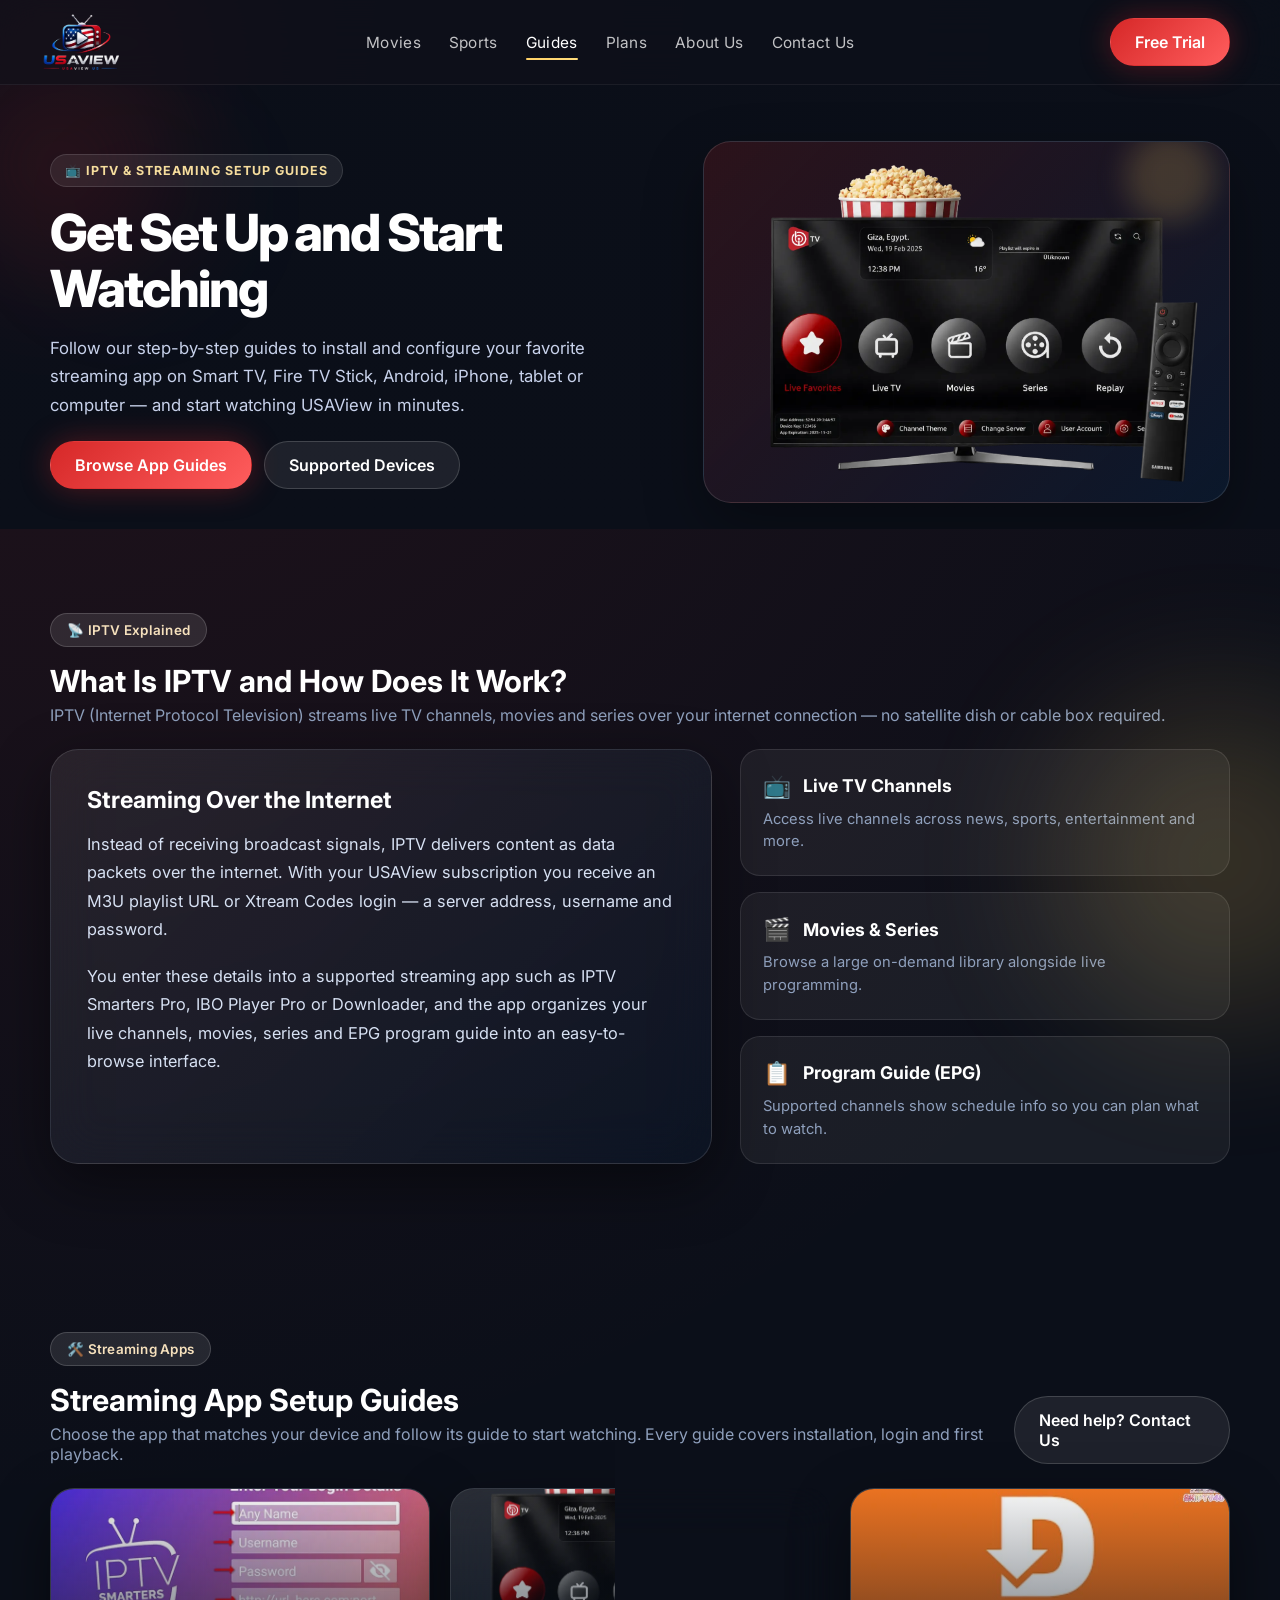
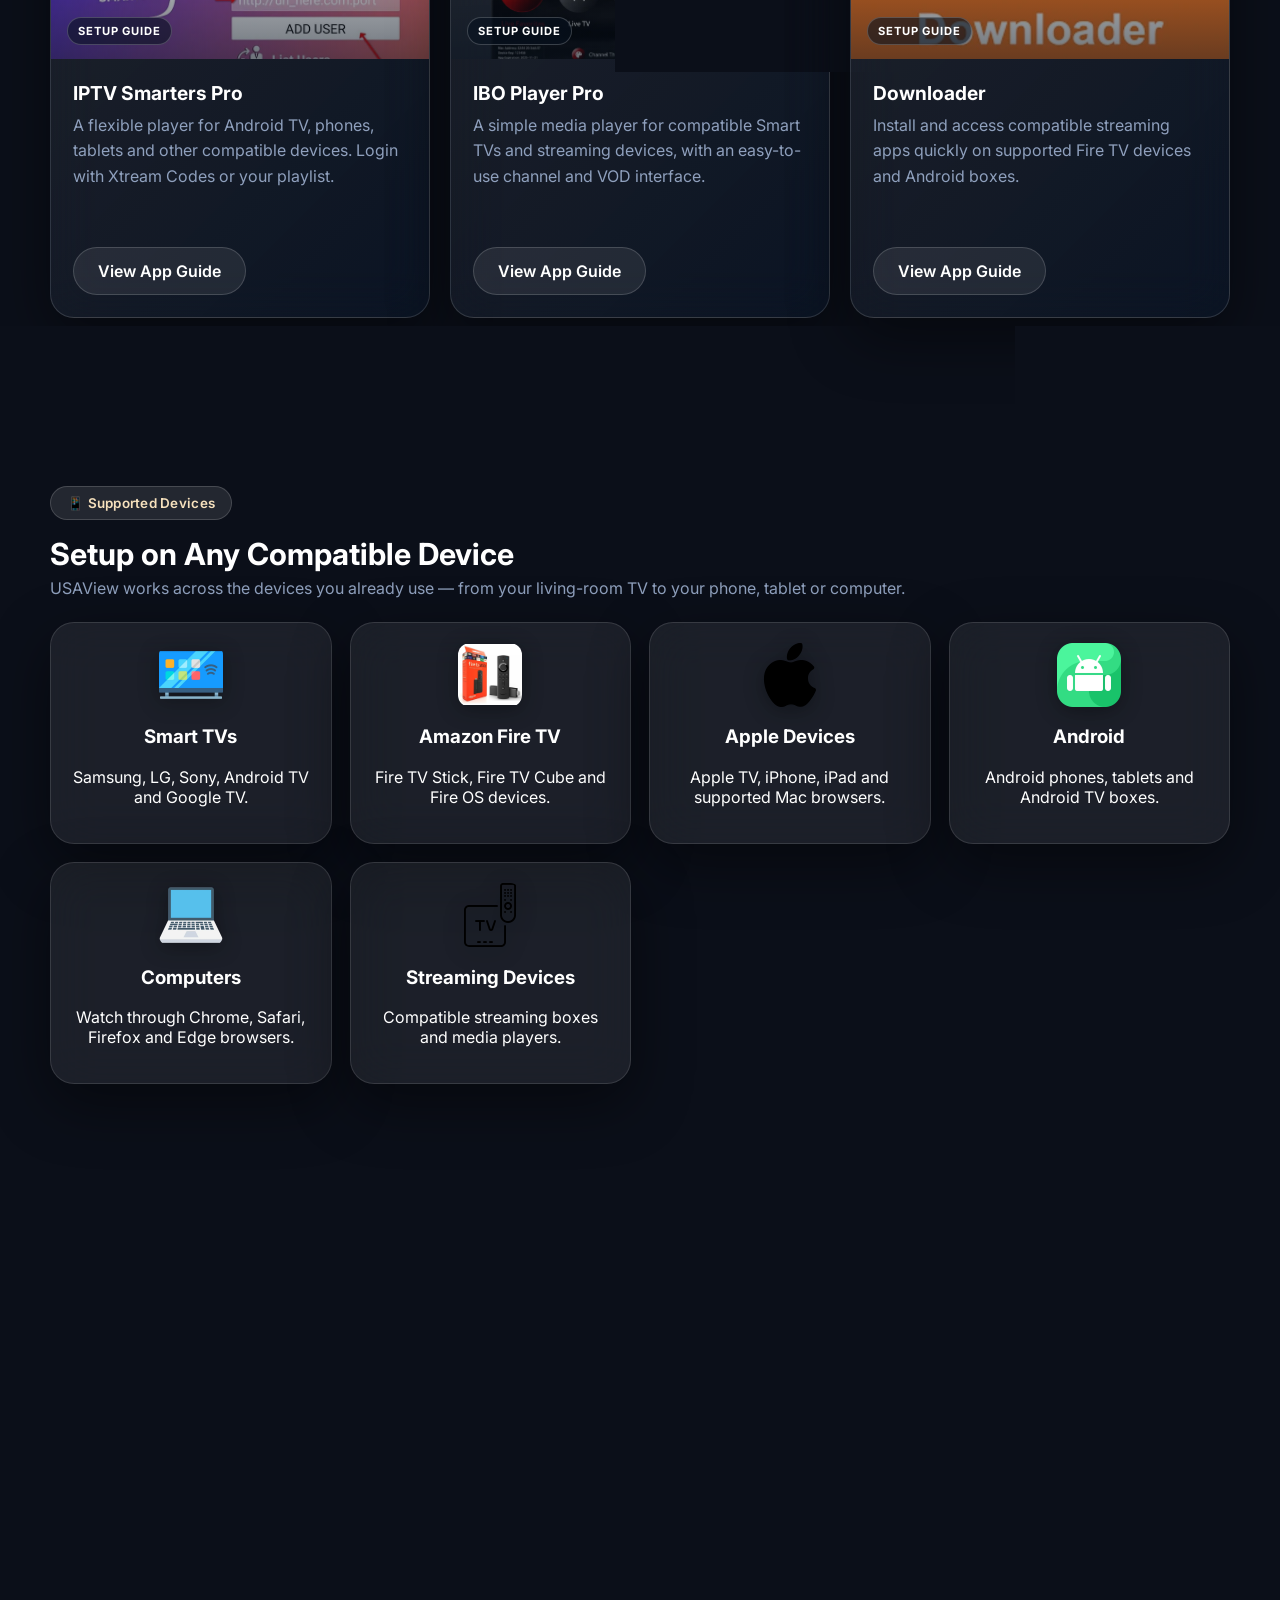
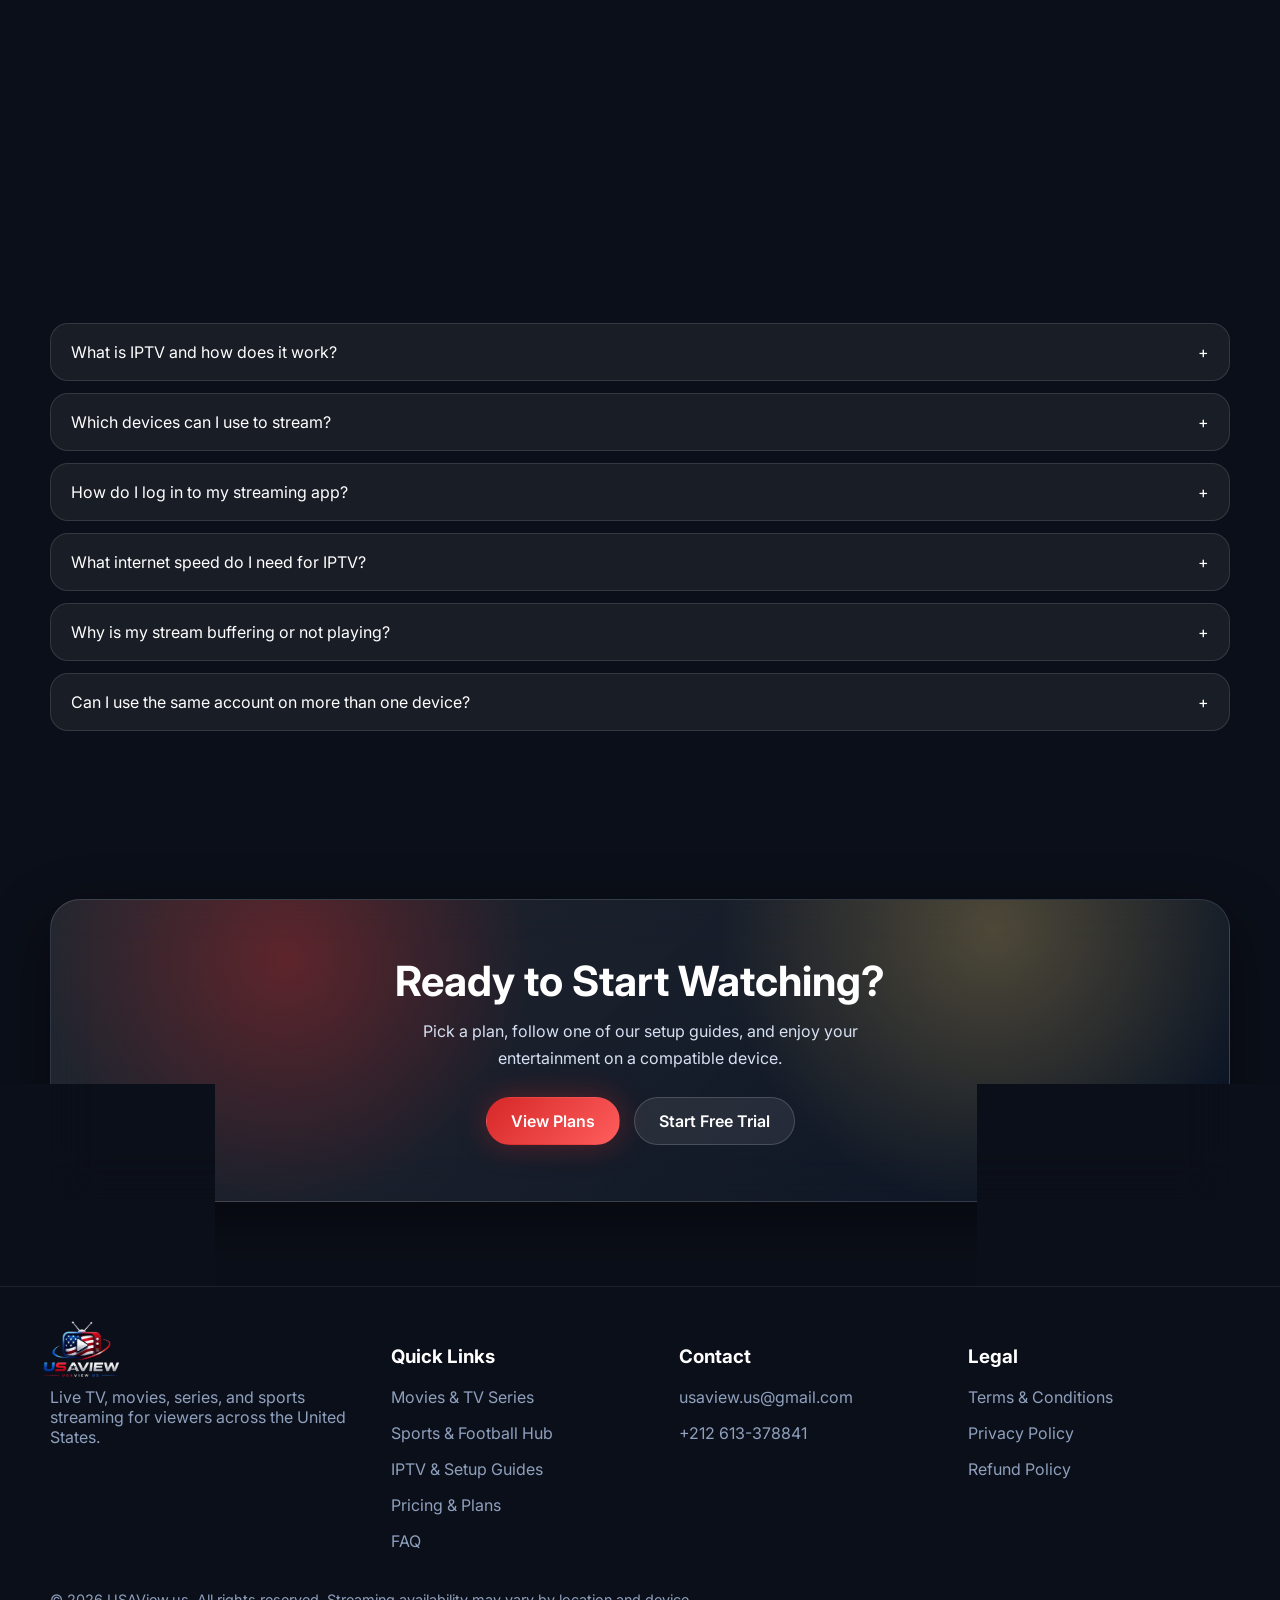
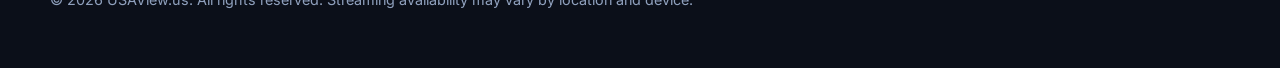
==== streaming-apps/index.html @ 36d8f4cb "KHUIGyu" ====
<!DOCTYPE html>
<html lang="en">

<!--
  IPTV & Streaming Setup Guides page for USAView.us.
  - Covers what IPTV is, how to set up supported streaming apps, compatible devices,
    and step-by-step troubleshooting for Fire TV Stick, Android TV, Smart TV and more.
  - Uses the same styling from style.css and interactive features from scripts.js.
-->

<head>
    <meta charset="UTF-8" />
    <meta name="viewport" content="width=device-width, initial-scale=1.0" />
    <title>IPTV & Streaming Setup Guides | USAView</title>
    <meta name="description"
        content="Step-by-step IPTV and streaming app setup guides for USAView. Learn how to install IPTV Smarters Pro, IBO Player Pro and Downloader on Fire TV Stick, Android TV, Smart TVs, phones and computers." />
    <link rel="canonical" href="https://usaview.us/streaming-apps/" />
    <meta name="robots" content="index, follow" />

    <!-- Open Graph / Facebook -->
    <meta property="og:type" content="website" />
    <meta property="og:title" content="IPTV & Streaming Setup Guides | USAView" />
    <meta property="og:description"
        content="Step-by-step IPTV and streaming app setup guides for USAView. Install IPTV Smarters Pro, IBO Player Pro and Downloader on your favorite devices." />
    <meta property="og:url" content="https://usaview.us/streaming-apps/" />
    <meta property="og:site_name" content="USAView" />
    <meta property="og:image" content="https://usaview.us/assets/imgs/logos/logo.webp" />

    <!-- Twitter / X Cards -->
    <meta name="twitter:card" content="summary_large_image" />
    <meta name="twitter:title" content="IPTV & Streaming Setup Guides | USAView" />
    <meta name="twitter:description"
        content="Step-by-step IPTV and streaming app setup guides for USAView. Install IPTV Smarters Pro, IBO Player Pro and Downloader on your favorite devices." />
    <meta name="twitter:image" content="https://usaview.us/assets/imgs/logos/logo.webp" />

    <link rel="stylesheet" href="../style.css">
    <link rel="preconnect" href="https://fonts.googleapis.com" />
    <link rel="preconnect" href="https://fonts.gstatic.com" crossorigin />
    <link href="https://fonts.googleapis.com/css2?family=Inter:wght@400;500;600;700;800&display=swap"
        rel="stylesheet" />

    <!-- Structured Data (JSON-LD) -->
    <script type="application/ld+json">
    {
      "@context": "https://schema.org",
      "@graph": [
        {
          "@type": "Organization",
          "@id": "https://usaview.us/#organization",
          "name": "USAView",
          "url": "https://usaview.us",
          "logo": "https://usaview.us/assets/imgs/logos/logo.webp",
          "contactPoint": {
            "@type": "ContactPoint",
            "telephone": "+212613378841",
            "contactType": "customer service",
            "email": "usaview.us@gmail.com"
          }
        },
        {
          "@type": "WebSite",
          "@id": "https://usaview.us/#website",
          "url": "https://usaview.us",
          "name": "USAView",
          "publisher": {
            "@id": "https://usaview.us/#organization"
          }
        },
        {
          "@type": "WebPage",
          "@id": "https://usaview.us/streaming-apps/#webpage",
          "url": "https://usaview.us/streaming-apps/",
          "name": "IPTV & Streaming Setup Guides | USAView",
          "description": "Step-by-step IPTV and streaming app setup guides for USAView. Learn how to install IPTV Smarters Pro, IBO Player Pro and Downloader on your favorite devices.",
          "isPartOf": {
            "@id": "https://usaview.us/#website"
          },
          "about": {
            "@id": "https://usaview.us/#organization"
          },
          "breadcrumb": {
            "@id": "https://usaview.us/streaming-apps/#breadcrumb"
          }
        },
        {
          "@type": "BreadcrumbList",
          "@id": "https://usaview.us/streaming-apps/#breadcrumb",
          "itemListElement": [
            {
              "@type": "ListItem",
              "position": 1,
              "name": "Home",
              "item": "https://usaview.us/index.html"
            },
            {
              "@type": "ListItem",
              "position": 2,
              "name": "IPTV & Streaming Setup Guides",
              "item": "https://usaview.us/streaming-apps/"
            }
          ]
        },
        {
          "@type": "FAQPage",
          "mainEntity": [
            {
              "@type": "Question",
              "name": "What is IPTV and how does it work?",
              "acceptedAnswer": {
                "@type": "Answer",
                "text": "IPTV (Internet Protocol Television) delivers live TV channels, movies and series over an internet connection instead of traditional cable or satellite. With USAView you receive account details and an M3U playlist or Xtream Codes login that you enter into a supported streaming app."
              }
            },
            {
              "@type": "Question",
              "name": "Which devices can I use to stream IPTV?",
              "acceptedAnswer": {
                "@type": "Answer",
                "text": "USAView works on supported Smart TVs, Android TV and Google TV, Amazon Fire TV Stick, Apple TV, iPhones, iPads, Android phones and tablets, Windows and macOS computers."
              }
            },
            {
              "@type": "Question",
              "name": "How do I set up IPTV Smarters Pro?",
              "acceptedAnswer": {
                "@type": "Answer",
                "text": "Install IPTV Smarters Pro from the app store on your device, open the app, choose 'Login with Xtream Codes' or 'Load Your Own Playlist', then enter the server URL, username and password you received after subscribing."
              }
            },
            {
              "@type": "Question",
              "name": "What internet speed do I need for IPTV?",
              "acceptedAnswer": {
                "@type": "Answer",
                "text": "A stable broadband connection of at least 25 Mbps is recommended for HD streams and 50 Mbps or higher for 4K content. A wired connection is preferable for consistent playback."
              }
            },
            {
              "@type": "Question",
              "name": "Why is my stream buffering or not playing?",
              "acceptedAnswer": {
                "@type": "Answer",
                "text": "Check your internet speed, restart the app and your device, make sure the app is up to date, try a different connection, and confirm your subscription is active. If the issue continues, contact support."
              }
            }
          ]
        }
      ]
    }
    </script>
</head>

<body>
    <header>
        <div class="container">
            <nav aria-label="Main Navigation">

                <a class="logo" href="../index.html" aria-label="USAView Home">
                    <img src="../assets/imgs/logos/logo.webp" alt="USAView logo" width="160" height="44">
                </a>

                <a class="btn btn-primary btn-header"
                    href="https://wa.me/212613378841?text=hello%20usa%20view%20i%20want%20free%20trial%2024%20hours"
                    target="_blank" rel="noopener">
                    Free Trial
                </a>

                <button class="nav-toggle" aria-label="Toggle navigation" aria-expanded="false"
                    aria-controls="navLinks">
                    <span class="bar"></span>
                    <span class="bar"></span>
                    <span class="bar"></span>
                </button>

                <div class="nav-links" id="navLinks">
                    <a href="../movies.html">Movies</a>
                    <a href="../sports.html">Sports</a>
                    <a href="index.html" class="active" aria-current="page">Guides</a>
                    <a href="../index.html#plans">Plans</a>
                    <a href="../about.html">About Us</a>
                    <a href="../contact.html">Contact Us</a>
                </div>

            </nav>
        </div>
    </header>


    <main id="main-content" class="guides-page">

        <!-- Hero Section -->
        <section class="hero" aria-labelledby="hero-title">

            <div class="container hero-content">

                <div class="reveal">

                    <div class="pill">📺 IPTV & Streaming Setup Guides</div>

                    <h1 id="hero-title">
                        Get Set Up and Start Watching
                    </h1>

                    <p>
                        Follow our step-by-step guides to install and configure your
                        favorite streaming app on Smart TV, Fire TV Stick, Android,
                        iPhone, tablet or computer — and start watching USAView in minutes.
                    </p>

                    <div class="hero-actions">

                        <a class="btn btn-primary" href="#app-guides">
                            Browse App Guides
                        </a>

                        <a class="btn btn-secondary" href="#device-setup">
                            Supported Devices
                        </a>

                    </div>

                </div>

                <div class="hero-media reveal" aria-label="Streaming setup preview">
                    <img src="../assets/imgs/setup/ibo-player/ibobanner.webp"
                        alt="Smart TV and streaming app setup preview for USAView guides" width="640" height="360">
                </div>

            </div>
        </section><!-- What is IPTV -->
        <section id="what-is-iptv" aria-labelledby="iptv-title">

            <div class="container">

                <div class="section-head reveal">

                    <div>

                        <div class="pill">
                            📡 IPTV Explained
                        </div>

                        <h2 id="iptv-title">
                            What Is IPTV and How Does It Work?
                        </h2>

                        <p>
                            IPTV (Internet Protocol Television) streams live TV channels,
                            movies and series over your internet connection — no satellite
                            dish or cable box required.
                        </p>

                    </div>

                </div>


                <div class="story-grid">

                    <div class="story-card glass reveal">

                        <h3>
                            Streaming Over the Internet
                        </h3>

                        <p>
                            Instead of receiving broadcast signals, IPTV delivers content
                            as data packets over the internet. With your USAView
                            subscription you receive an M3U playlist URL or Xtream Codes
                            login — a server address, username and password.
                        </p>

                        <p>
                            You enter these details into a supported streaming app such as
                            IPTV Smarters Pro, IBO Player Pro or Downloader, and the app
                            organizes your live channels, movies, series and EPG program
                            guide into an easy-to-browse interface.
                        </p>

                    </div>


                    <div class="story-highlights">

                        <div class="highlight-item">
                            <div class="highlight-header">
                                <span class="highlight-icon">📺</span>
                                <h4>Live TV Channels</h4>
                            </div>
                            <p>
                                Access live channels across news, sports, entertainment and more.
                            </p>
                        </div>

                        <div class="highlight-item">
                            <div class="highlight-header">
                                <span class="highlight-icon">🎬</span>
                                <h4>Movies & Series</h4>
                            </div>
                            <p>
                                Browse a large on-demand library alongside live programming.
                            </p>
                        </div>

                        <div class="highlight-item">
                            <div class="highlight-header">
                                <span class="highlight-icon">📋</span>
                                <h4>Program Guide (EPG)</h4>
                            </div>
                            <p>
                                Supported channels show schedule info so you can plan what to watch.
                            </p>
                        </div>

                    </div>

                </div>

            </div>

        </section>


        <!-- App Guides -->
        <section id="app-guides" aria-labelledby="app-guides-title">

            <div class="container">

                <div class="section-head reveal">

                    <div>

                        <div class="pill">
                            🛠️ Streaming Apps
                        </div>

                        <h2 id="app-guides-title">
                            Streaming App Setup Guides
                        </h2>

                        <p>
                            Choose the app that matches your device and follow its guide
                            to start watching. Every guide covers installation, login and first playback.
                        </p>

                    </div>

                    <a class="btn btn-secondary" href="../contact.html">
                        Need help? Contact Us
                    </a>

                </div>


                <div class="apps-grid">

                    <article class="app-card glass reveal">
                        <div class="app-image">
                            <span class="app-label">Setup guide</span>
                            <img src="../assets/imgs/setup/iptv-smarters/IPTV-Smarters-Player.webp"
                                alt="IPTV Smarters Pro setup on Android TV" loading="lazy" width="640" height="360">
                        </div>
                        <div class="app-content">
                            <h3>IPTV Smarters Pro</h3>
                            <p>
                                A flexible player for Android TV, phones, tablets and other
                                compatible devices. Login with Xtream Codes or your playlist.
                            </p>
                            <a class="btn btn-secondary" href="iptv-smarters-pro/">View App Guide</a>
                        </div>
                    </article>

                    <article class="app-card glass reveal">
                        <div class="app-image">
                            <span class="app-label">Setup guide</span>
                            <img src="../assets/imgs/setup/ibo-player/ibobanner.webp"
                                alt="IBO Player Pro setup on Fire TV Stick" loading="lazy" width="640" height="360">
                        </div>
                        <div class="app-content">
                            <h3>IBO Player Pro</h3>
                            <p>
                                A simple media player for compatible Smart TVs and streaming
                                devices, with an easy-to-use channel and VOD interface.
                            </p>
                            <a class="btn btn-secondary" href="ibo-player/">View App Guide</a>
                        </div>
                    </article>

                    <article class="app-card glass reveal">
                        <div class="app-image">
                            <span class="app-label">Setup guide</span>
                            <img src="../assets/imgs/setup/downloader/downloader-banner.webp"
                                alt="Downloader app setup on Android phone" loading="lazy" width="640" height="360">
                        </div>
                        <div class="app-content">
                            <h3>Downloader</h3>
                            <p>
                                Install and access compatible streaming apps quickly on
                                supported Fire TV devices and Android boxes.
                            </p>
                            <a class="btn btn-secondary" href="downloader/">View App Guide</a>
                        </div>
                    </article>

                </div>

            </div>

        </section><!-- Device Setup -->
        <section id="device-setup" aria-labelledby="devices-title">

            <div class="container">

                <div class="section-head reveal">

                    <div>

                        <div class="pill">
                            📱 Supported Devices
                        </div>

                        <h2 id="devices-title">
                            Setup on Any Compatible Device
                        </h2>

                        <p>
                            USAView works across the devices you already use — from your
                            living-room TV to your phone, tablet or computer.
                        </p>

                    </div>

                </div>


                <div class="device-grid">

                    <div class="device-card glass reveal">
                        <div class="device-icon" aria-hidden="true"><img src="../assets/imgs/devices/smart-tv.webp"
                                alt="" loading="lazy" width="56" height="56"></div>
                        <h3>Smart TVs</h3>
                        <p>
                            Samsung, LG, Sony, Android TV and Google TV.
                        </p>
                    </div>

                    <div class="device-card glass reveal">
                        <div class="device-icon" aria-hidden="true"><img src="../assets/imgs/devices/firestick.jpg"
                                alt="" loading="lazy" width="56" height="56"></div>
                        <h3>Amazon Fire TV</h3>
                        <p>
                            Fire TV Stick, Fire TV Cube and Fire OS devices.
                        </p>
                    </div>

                    <div class="device-card glass reveal">
                        <div class="device-icon" aria-hidden="true"><img src="../assets/imgs/devices/apple.png" alt=""
                                loading="lazy" width="56" height="56"></div>
                        <h3>Apple Devices</h3>
                        <p>
                            Apple TV, iPhone, iPad and supported Mac browsers.
                        </p>
                    </div>

                    <div class="device-card glass reveal">
                        <div class="device-icon" aria-hidden="true"><img src="../assets/imgs/devices/android.webp"
                                alt="" loading="lazy" width="56" height="56"></div>
                        <h3>Android</h3>
                        <p>
                            Android phones, tablets and Android TV boxes.
                        </p>
                    </div>

                    <div class="device-card glass reveal">
                        <div class="device-icon" aria-hidden="true"><img src="../assets/imgs/devices/laptop.webp" alt=""
                                loading="lazy" width="56" height="56"></div>
                        <h3>Computers</h3>
                        <p>
                            Watch through Chrome, Safari, Firefox and Edge browsers.
                        </p>
                    </div>

                    <div class="device-card glass reveal">
                        <div class="device-icon" aria-hidden="true"><img src="../assets/imgs/devices/remote-control.png"
                                alt="" loading="lazy" width="56" height="56"></div>
                        <h3>Streaming Devices</h3>
                        <p>
                            Compatible streaming boxes and media players.
                        </p>
                    </div>

                </div>

            </div>

        </section>


        <!-- How It Works -->
        <section id="setup-steps" aria-labelledby="setup-steps-title">

            <div class="container">

                <div class="section-head reveal">

                    <div>

                        <div class="pill">
                            🧭 Getting Started
                        </div>

                        <h2 id="setup-steps-title">
                            How to Set Up Your Streaming App
                        </h2>

                        <p>
                            A simple process that works the same across most devices and apps.
                        </p>

                    </div>

                </div>


                <div class="steps-grid">

                    <div class="step-card glass reveal">
                        <div class="step-number">1</div>
                        <div class="icon">📋</div>
                        <h3>Choose Your Plan & App</h3>
                        <p>
                            Pick the plan that fits your viewing needs, then choose the
                            app recommended for your device from our guides.
                        </p>
                    </div>

                    <div class="step-card glass reveal">
                        <div class="step-number">2</div>
                        <div class="icon">🔑</div>
                        <h3>Install & Log In</h3>
                        <p>
                            Install the app, then enter your USAView server URL, username
                            and password (or load your M3U playlist).
                        </p>
                    </div>

                    <div class="step-card glass reveal">
                        <div class="step-number">3</div>
                        <div class="icon">▶</div>
                        <h3>Start Watching</h3>
                        <p>
                            Browse live channels, movies and series from the app menu and
                            start streaming on your compatible device.
                        </p>
                    </div>

                </div>

            </div>

        </section><!-- FAQ -->
        <section id="setup-faq" aria-labelledby="faq-title">

            <div class="container">

                <div class="section-head reveal">

                    <div>

                        <div class="pill">
                            ❓ Frequently Asked Questions
                        </div>

                        <h2 id="faq-title">
                            IPTV & Setup FAQ
                        </h2>

                        <p>
                            Common questions about IPTV, streaming apps, devices and troubleshooting.
                        </p>

                    </div>

                </div>


                <div class="faq-list reveal">

                    <div class="faq-item">

                        <button class="faq-question" type="button">
                            What is IPTV and how does it work?
                            <span>+</span>
                        </button>

                        <div class="faq-answer">
                            <p>
                                IPTV delivers live TV channels, movies and series over your
                                internet connection instead of traditional cable or satellite.
                                With USAView you receive account details and login credentials
                                that you enter into a supported streaming app.
                            </p>
                        </div>

                    </div>


                    <div class="faq-item">

                        <button class="faq-question" type="button">
                            Which devices can I use to stream?
                            <span>+</span>
                        </button>

                        <div class="faq-answer">
                            <p>
                                USAView works on supported Smart TVs, Android TV and Google TV,
                                Amazon Fire TV Stick, Apple TV, iPhones, iPads, Android phones
                                and tablets, Windows and macOS computers.
                            </p>
                        </div>

                    </div>


                    <div class="faq-item">

                        <button class="faq-question" type="button">
                            How do I log in to my streaming app?
                            <span>+</span>
                        </button>

                        <div class="faq-answer">
                            <p>
                                Open the app, choose "Login with Xtream Codes" or "Load Your Own
                                Playlist", then enter the server URL, username and password that
                                were provided with your subscription.
                            </p>
                        </div>

                    </div>


                    <div class="faq-item">

                        <button class="faq-question" type="button">
                            What internet speed do I need for IPTV?
                            <span>+</span>
                        </button>

                        <div class="faq-answer">
                            <p>
                                A stable broadband connection is recommended. Around 25 Mbps is
                                suggested for HD streaming and 50 Mbps or higher for 4K content.
                                A wired connection is best for consistent playback.
                            </p>
                        </div>

                    </div>


                    <div class="faq-item">

                        <button class="faq-question" type="button">
                            Why is my stream buffering or not playing?
                            <span>+</span>
                        </button>

                        <div class="faq-answer">
                            <p>
                                Check your internet speed, restart the app and your device, update
                                the app, and confirm your subscription is active. If the issue
                                continues, contact our support team for help.
                            </p>
                        </div>

                    </div>


                    <div class="faq-item">

                        <button class="faq-question" type="button">
                            Can I use the same account on more than one device?
                            <span>+</span>
                        </button>

                        <div class="faq-answer">
                            <p>
                                Yes. Plans support multiple simultaneous connections depending on
                                the package you choose. Check the pricing section for details.
                            </p>
                        </div>

                    </div>

                </div>

            </div>

        </section>


        <!-- Final CTA -->
        <section id="guides-cta" aria-labelledby="cta-heading">

            <div class="container">

                <div class="cta-box glass reveal">

                    <h2 id="cta-heading">
                        Ready to Start Watching?
                    </h2>

                    <p>
                        Pick a plan, follow one of our setup guides, and enjoy your
                        entertainment on a compatible device.
                    </p>

                    <div class="cta-actions">

                        <a class="btn btn-primary" href="../index.html#plans">
                            View Plans
                        </a>

                        <a class="btn btn-secondary"
                            href="https://wa.me/212613378841?text=hello%20usa%20view%20i%20want%20free%20trial%2024%20hours"
                            target="_blank" rel="noopener">
                            Start Free Trial
                        </a>

                    </div>

                </div>

            </div>

        </section>

    </main>


    <footer>

        <div class="container footer-grid">

            <div>

                <div class="logo footer-logo" style="margin-bottom: 10px;">

                    <img src="../assets/imgs/logos/logo.webp" alt="USAView logo" width="160" height="44" loading="lazy">

                </div>

                <p>
                    Live TV, movies, series, and sports streaming
                    for viewers across the United States.
                </p>

            </div>


            <div>

                <h3 style="color: var(--white);">
                    Quick Links
                </h3>

                <p>
                    <a href="../movies.html">
                        Movies & TV Series
                    </a>
                </p>

                <p>
                    <a href="../sports.html">
                        Sports & Football Hub
                    </a>
                </p>

                <p>
                    <a href="index.html">
                        IPTV & Setup Guides
                    </a>
                </p>

                <p>
                    <a href="../index.html#plans">
                        Pricing & Plans
                    </a>
                </p>

                <p>
                    <a href="../index.html#faq">
                        FAQ
                    </a>
                </p>

            </div>


            <div>

                <h3 style="color: var(--white);">
                    Contact
                </h3>

                <p>
                    <a href="mailto:usaview.us@gmail.com" style="color: inherit;">
                        usaview.us@gmail.com
                    </a>
                </p>

                <p>
                    <a href="https://wa.me/212613378841" style="color: inherit;">
                        +212 613-378841
                    </a>
                </p>

            </div>


            <div>

                <h3 style="color: var(--white);">
                    Legal
                </h3>

                <p>
                    <a href="../terms.html">
                        Terms & Conditions
                    </a>
                </p>

                <p>
                    <a href="../privacy.html">
                        Privacy Policy
                    </a>
                </p>

                <p>
                    <a href="../refund-policy.html">
                        Refund Policy
                    </a>
                </p>

            </div>

        </div>


        <div class="container" style="margin-top: 24px; font-size: .9rem;">

            © 2026 USAView.us. All rights reserved.
            Streaming availability may vary by location and device.

        </div>

    </footer>


    <script src="../scripts.js"></script>

</body>

</html>
---- style.css ----
/*
  style.css
  - Defines the look and feel of the website.
  - Uses CSS variables for consistent colors and theme values.
  - Includes responsive behavior for desktop, tablet, and mobile.
*/

:root {
    --bg: #0B0F19;
    --navy: #0A2342;
    --red: #D62828;
    --white: #FFFFFF;
    --gold: #FFD166;
    --muted: #8fa0bd;
    --glass: rgba(255, 255, 255, 0.08);
    --border: rgba(255, 255, 255, 0.14);
    --shadow: 0 20px 60px rgba(0, 0, 0, 0.45);
}

* {
    box-sizing: border-box;
}

html {
    scroll-behavior: smooth;
}

body {
    margin: 0;
    font-family: 'Inter', sans-serif;
    background: radial-gradient(circle at top left, rgba(214, 40, 40, 0.12), transparent 30%), var(--bg);
    color: var(--white);
    overflow-x: hidden;
}

body::before,
body::after {
    content: '';
    position: fixed;
    inset: auto;
    width: 320px;
    height: 320px;
    border-radius: 50%;
    filter: blur(80px);
    opacity: 0.18;
    pointer-events: none;
    animation: floatShape 10s ease-in-out infinite;
}

body::before {
    top: -80px;
    left: -100px;
    background: var(--red);
}

body::after {
    bottom: -120px;
    right: -100px;
    background: var(--gold);
    animation-delay: -3s;
}

@keyframes floatShape {

    0%,
    100% {
        transform: translate3d(0, 0, 0) scale(1);
    }

    50% {
        transform: translate3d(20px, 30px, 0) scale(1.05);
    }
}

a {
    color: inherit;
    text-decoration: none;
}

img {
    max-width: 100%;
    display: block;
}

.container {
    width: min(1180px, calc(100% - 32px));
    margin: 0 auto;
}

.glass {
    background: var(--glass);
    border: 1px solid var(--border);
    backdrop-filter: blur(24px);
    -webkit-backdrop-filter: blur(24px);
    box-shadow: var(--shadow);
}

.btn {
    display: inline-flex;
    align-items: center;
    justify-content: center;
    gap: 10px;
    padding: 13px 24px;
    border-radius: 999px;
    font-weight: 600;
    transition: transform .25s ease, box-shadow .25s ease, background .25s ease;
    border: 1px solid transparent;
}

.btn:hover {
    transform: translateY(-2px);
}

.btn-primary {
    background: linear-gradient(135deg, var(--red), #ff5d5d);
    color: white;
    box-shadow: 0 0 30px rgba(214, 40, 40, 0.35);
}

.btn-secondary {
    background: rgba(255, 255, 255, 0.08);
    border-color: rgba(255, 255, 255, 0.16);
    color: var(--white);
}

.btn-gold {
    background: linear-gradient(135deg, var(--gold), #ffde7a);
    color: #07111d;
    box-shadow: 0 0 24px rgba(255, 209, 102, 0.3);
}

.pill {
    display: inline-flex;
    align-items: center;
    gap: 8px;
    padding: 8px 16px;
    border-radius: 999px;
    background: rgba(255, 255, 255, 0.1);
    border: 1px solid rgba(255, 255, 255, 0.16);
    font-size: .84rem;
    font-weight: 600;
    color: #f6e1bd;
    margin-bottom: 16px;
    letter-spacing: .02em;
}

/* Header and navigation styling */
header {
    position: sticky;
    top: 0;
    z-index: 50;
    background: rgba(11, 15, 25, 0.8);
    backdrop-filter: blur(18px);
    border-bottom: 1px solid rgba(255, 255, 255, 0.06);
}

nav {
    display: flex;
    align-items: center;
    justify-content: space-between;
    padding: 18px 0;
    gap: 16px;
    position: relative;
}

.nav-toggle {
    display: none;
    border: 1px solid rgba(255, 255, 255, 0.14);
    background: rgba(255, 255, 255, 0.06);
    color: var(--white);
    cursor: pointer;
    padding: 10px;
    margin-left: auto;
    position: relative;
    width: 44px;
    height: 44px;
    border-radius: 16px;
    transition: transform 0.25s ease, background 0.25s ease, border-color 0.25s ease;
}

.nav-toggle:hover {
    background: rgba(255, 255, 255, 0.12);
    transform: translateY(-1px);
}

.nav-toggle .bar {
    display: block;
    width: 24px;
    height: 2px;
    background: linear-gradient(90deg, rgba(255, 255, 255, 0.95), rgba(255, 255, 255, 0.7));
    border-radius: 999px;
    position: absolute;
    left: 10px;
    transition: transform 0.25s ease, opacity 0.25s ease, top 0.25s ease;
}

.nav-toggle .bar:nth-child(1) {
    top: 12px;
}

.nav-toggle .bar:nth-child(2) {
    top: 19px;
}

.nav-toggle .bar:nth-child(3) {
    top: 26px;
}

.nav-toggle.open .bar:nth-child(1) {
    transform: rotate(45deg);
    top: 19px;
}

.nav-toggle.open .bar:nth-child(2) {
    opacity: 0;
}

.nav-toggle.open .bar:nth-child(3) {
    transform: rotate(-45deg);
    top: 19px;
}

.logo {
    order: 1;
    display: flex;
    align-items: center;
    gap: 14px;
    font-weight: 800;
    letter-spacing: .06em;
    text-transform: uppercase;
    color: var(--white);
    transition: transform 0.25s ease, filter 0.25s ease;
}

.logo:hover {
    transform: translateY(-1px) scale(1.02);
    filter: drop-shadow(0 0 18px rgba(255, 214, 102, 0.42));
}

.logo img {
    display: block;
    max-height: 44px;
    width: auto;
    object-fit: contain;
    transform: scale(1.5);
    opacity: 0.98;
    transition: transform 0.25s ease, opacity 0.25s ease;
}

.logo:hover img {
    transform: scale(1.6);
    opacity: 0.99;

}

/* Desktop navigation links. Collapsible dropdown is handled in responsive rules below. */
.btn-header {
    order: 3;
    /* trial button stays last on desktop (as before), after nav-links */
}

.nav-links {
    order: 2;
    /* keep links between logo and trial button on desktop,
                 since the button now sits after them in the HTML source */
    display: flex;
    gap: 28px;
    color: rgba(255, 255, 255, 0.75);
    font-size: 0.96rem;
    letter-spacing: 0.02em;
}

.nav-links a {
    position: relative;
    padding: 4px 0;
    transition: color 0.25s ease;
}

.nav-links a::after {
    content: '';
    position: absolute;
    left: 0;
    bottom: -4px;
    width: 0;
    height: 2px;
    border-radius: 999px;
    background: linear-gradient(135deg, var(--gold), #ffdd7d);
    transition: width 0.25s ease;
}

.nav-links a:hover,
.nav-links a.active {
    color: var(--white);
}

.nav-links a:hover::after,
.nav-links a.active::after {
    width: 100%;
}

.hero {
    display: grid;
    align-items: center;
    position: relative;
    padding: 70px 0 60px;
    background: linear-gradient(130deg, rgba(4, 7, 14, 0.95), rgba(10, 35, 66, 0.55)), url('assets/imgs/logos/flag.webp') bottom/cover;
}

.guides-page .hero {
    padding: 56px 0 26px;
    position: relative;
    overflow: hidden;
    background: linear-gradient(180deg, rgba(11, 15, 25, 0.98) 0%, rgba(11, 15, 25, 1) 100%);
}

.guides-page .hero::before,
.guides-page .hero::after {
    content: "";
    position: absolute;
    border-radius: 50%;
    filter: blur(60px);
    opacity: 0.2;
    pointer-events: none;
}

.guides-page .hero::before {
    width: 240px;
    height: 240px;
    background: rgba(214, 40, 40, 0.7);
    top: -40px;
    left: -60px;
}

.guides-page .hero::after {
    width: 260px;
    height: 260px;
    background: rgba(255, 209, 102, 0.36);
    right: -60px;
    top: 30px;
}

.hero::after {
    content: '';
    position: absolute;
    inset: 0;
    background: linear-gradient(90deg, rgba(11, 15, 25, 0.9), rgba(11, 15, 25, 0.35));
    pointer-events: none;
}

.guides-page .hero::after {
    content: "";
    position: absolute;
    inset: 0;
    background: linear-gradient(180deg, rgba(11, 15, 25, 0.12), rgba(11, 15, 25, 0.06));
    pointer-events: none;
}

.hero-content {
    position: relative;
    z-index: 1;
    display: grid;
    grid-template-columns: 1.1fr .9fr;
    gap: 40px;
    align-items: center;
}

.guides-page .hero-content {
    position: relative;
    z-index: 1;
    display: grid;
    grid-template-columns: 1.08fr 0.92fr;
    gap: 34px;
    align-items: center;
}

.guides-page .hero-media {
    position: relative;
    padding: 14px;
    border-radius: 28px;
    background: linear-gradient(135deg, rgba(214, 40, 40, 0.16), rgba(10, 35, 66, 0.46));
    border: 1px solid rgba(255, 255, 255, 0.12);
    box-shadow: 0 24px 60px rgba(0, 0, 0, 0.32);
    transform: rotate(1.5deg);
    overflow: hidden;
}

.guides-page .hero-media::before {
    content: "";
    position: absolute;
    inset: -10px 14px auto auto;
    width: 90px;
    height: 90px;
    background: rgba(255, 209, 102, 0.18);
    border-radius: 50%;
    filter: blur(14px);
}

.guides-page .hero-media img {
    display: block;
    width: 100%;
    height: auto;
    border-radius: 22px;
    object-fit: cover;
}

.hero h1 {
    font-size: clamp(2.5rem, 5vw, 4.6rem);
    line-height: 1.02;
    margin: 0 0 16px;
    font-weight: 800;
}

.guides-page .hero h1 {
    margin: 0;
    font-size: clamp(2.2rem, 4vw, 4rem);
    line-height: 1.08;
    letter-spacing: -0.04em;
    max-width: 620px;
}

.hero p {
    color: #d7e1f3;
    font-size: 1.05rem;
    line-height: 1.7;
    margin: 0 0 24px;
    max-width: 620px;
}

.guides-page .hero p {
    margin: 18px 0 0;
    color: #c8d2eb;
    font-size: 1.05rem;
    line-height: 1.7;
    max-width: 600px;
}

.hero-actions {
    display: flex;
    flex-wrap: wrap;
    gap: 14px;
    margin-bottom: 28px;
}

.guides-page .hero-actions {
    display: flex;
    flex-wrap: wrap;
    gap: 12px;
    margin-top: 22px;
    margin-bottom: 0;
}

.stats-grid {
    display: grid;
    grid-template-columns: repeat(2, minmax(160px, 1fr));
    gap: 16px;
    margin-top: 20px;
}

.stat-card {
    padding: 16px 18px;
    border-radius: 20px;
    background: rgba(255, 255, 255, 0.08);
    border: 1px solid rgba(255, 255, 255, 0.12);
}

.stat-number {
    font-size: 1.25rem;
    font-weight: 800;
    color: var(--gold);
}

.stat-label {
    font-size: .85rem;
    color: var(--muted);
    margin-top: 6px;
}

.hero-card {
    padding: 24px;
    border-radius: 30px;
    position: relative;
    overflow: hidden;
    min-height: 460px;
    background: linear-gradient(135deg, rgba(255, 255, 255, 0.1), rgba(10, 35, 66, 0.28));
}

.guides-page .hero-card {
    position: relative;
    min-height: 420px;
    display: flex;
    flex-direction: column;
    justify-content: center;
    padding: 28px 30px;
    border-radius: 28px;
    overflow: hidden;
    background: linear-gradient(135deg, rgba(255, 255, 255, 0.08), rgba(10, 35, 66, 0.7));
    border: 1px solid rgba(255, 255, 255, 0.12);
    box-shadow: 0 24px 60px rgba(0, 0, 0, 0.32);
    transform: rotate(1.5deg);
}

.guides-page .hero-card::before {
    content: "";
    position: absolute;
    inset: 0;
    background: radial-gradient(circle at 20% 20%, rgba(214, 40, 40, 0.35), transparent 25%), radial-gradient(circle at 80% 10%, rgba(255, 209, 102, 0.25), transparent 28%);
    pointer-events: none;
}

.hero-card .pill {
    display: inline-block;
    padding: 8px 12px;
    border-radius: 999px;
    background: rgba(255, 255, 255, 0.12);
    font-size: .82rem;
    color: #f6e1bd;
    margin-bottom: 16px;
}

.guides-page .hero .pill {
    display: inline-flex;
    align-items: center;
    padding: 8px 14px;
    border-radius: 999px;
    background: rgba(255, 255, 255, 0.08);
    border: 1px solid rgba(255, 255, 255, 0.12);
    color: #f6dd9d;
    font-size: 0.78rem;
    font-weight: 700;
    letter-spacing: 0.08em;
    text-transform: uppercase;
    margin-bottom: 18px;
}

.home-page .hero {
    padding: 56px 0 50px;
    overflow: hidden;
    background: linear-gradient(180deg, rgba(11, 15, 25, 0.94) 0%, rgba(11, 15, 25, 0.98) 100%), url('assets/imgs/logos/flag.webp') bottom/cover;
}

.home-page .hero::before {
    content: "";
    position: absolute;
    width: 240px;
    height: 240px;
    top: -40px;
    left: -60px;
    border-radius: 50%;
    background: rgba(214, 40, 40, 0.7);
    filter: blur(60px);
    opacity: 0.2;
    pointer-events: none;
}

.home-page .hero::after {
    background: linear-gradient(180deg, rgba(11, 15, 25, 0.12), rgba(11, 15, 25, 0.06));
}

.home-page .hero-content {
    grid-template-columns: 1.08fr 0.92fr;
    gap: 34px;
}

.home-page .hero h1 {
    max-width: 620px;
    font-size: clamp(2.2rem, 4vw, 4rem);
    line-height: 1.08;
    letter-spacing: -0.04em;
}

.home-page .hero p {
    color: #c8d2eb;
    max-width: 600px;
}

.home-page .hero-card {
    min-height: 420px;
    display: flex;
    flex-direction: column;
    justify-content: center;
    padding: 28px 30px;
    border-radius: 28px;
    background: linear-gradient(135deg, rgba(255, 255, 255, 0.08), rgba(10, 35, 66, 0.7));
    border: 1px solid rgba(255, 255, 255, 0.12);
    box-shadow: 0 24px 60px rgba(0, 0, 0, 0.32);
    transform: rotate(1.5deg);
}

.home-page .hero-card .pill {
    display: inline-flex;
    align-items: center;
    width: fit-content;
    padding: 8px 14px;
    border: 1px solid rgba(255, 255, 255, 0.12);
    color: #f6dd9d;
    font-size: 0.78rem;
    font-weight: 700;
    letter-spacing: 0.08em;
    text-transform: uppercase;
}

.hero-card h3 {
    font-size: 1.3rem;
    margin: 0 0 8px;
}

.hero-card ul {
    list-style: none;
    padding: 0;
    margin: 16px 0 0;
    color: #d9e5f7;
    display: grid;
    gap: 10px;
}

.hero-card li::before {
    content: '•';
    color: var(--gold);
    margin-right: 8px;
}

.hero-logo {
    display: flex;
    justify-content: center;
    align-items: center;
    margin-top: 20px;
    padding: 12px;
    border-radius: 20px;
    background: rgba(255, 255, 255, 0.06);
    border: 1px solid rgba(255, 255, 255, 0.1);
}

.hero-logo img {
    width: 100%;
    max-width: 220px;
    height: auto;
    object-fit: contain;
    filter: drop-shadow(0 0 18px rgba(255, 209, 102, 0.25));
}

.floating-orb {
    position: absolute;
    width: 120px;
    height: 120px;
    border-radius: 50%;
    background: radial-gradient(circle, rgba(255, 209, 102, 0.35), transparent 70%);
    filter: blur(8px);
    animation: pulse 4s ease-in-out infinite;
}

.floating-orb.one {
    top: 20px;
    right: 20px;
}

.floating-orb.two {
    bottom: 30px;
    left: 30px;
    animation-delay: -2s;
}

@keyframes pulse {

    0%,
    100% {
        transform: scale(1);
        opacity: .8;
    }

    50% {
        transform: scale(1.12);
        opacity: 1;
    }
}

section {
    padding: 84px 0;
}

.section-head {
    display: flex;
    justify-content: space-between;
    align-items: end;
    gap: 20px;
    margin-bottom: 24px;
}

.section-head h2 {
    font-size: 1.9rem;
    margin: 0;
}

.section-head p {
    color: var(--muted);
    margin: 6px 0 0;
}

.swiper {
    padding: 8px 0 36px;
}

.swiper-wrapper {
    align-items: stretch;
}

.swiper-slide {
    height: auto;
    display: flex;
    padding: 12px;
}

.swiper-slide>* {
    width: 100%;
}

.movie-card,
.sports-card,
.review-card,
.plan-card,
.feature-card,
.device-card,
.app-card {
    border-radius: 24px;
    overflow: hidden;
    position: relative;
    transition: transform .3s ease, border-color .3s ease, box-shadow .3s ease;
}

.movie-card:hover,
.sports-card:hover,
.review-card:hover,
.plan-card:hover,
.feature-card:hover,
.device-card:hover,
.app-card:hover {
    transform: translateY(-5px);
}

.movie-card {
    min-height: 390px;
}

.movie-card .thumb {
    height: 100%;
    min-height: 500px;
    background-size: cover;
    background-position: center;
    position: relative;
}

.movie-card .thumb img {
    width: 100%;
    height: 100%;
    object-fit: cover;
    position: absolute;
    inset: 0;
}

.movie-card .thumb::before {
    content: '';
    position: absolute;
    inset: 0;
    background: linear-gradient(180deg, rgba(0, 0, 0, 0.15), rgba(5, 10, 20, 0.92));
}

.movie-card .content {
    position: absolute;
    inset: 0;
    display: flex;
    flex-direction: column;
    justify-content: end;
    padding: 22px;
    z-index: 1;
}

.movie-card .badge {
    display: inline-flex;
    width: fit-content;
    padding: 6px 10px;
    border-radius: 999px;
    background: rgba(214, 40, 40, 0.9);
    font-size: .72rem;
    letter-spacing: .06em;
    margin-bottom: 8px;
}

.movie-card .play {
    position: absolute;
    top: 20px;
    right: 20px;
    width: 48px;
    height: 48px;
    border-radius: 50%;
    display: grid;
    place-items: center;
    background: rgba(255, 255, 255, 0.15);
    border: 1px solid rgba(255, 255, 255, 0.2);
    opacity: 0;
    transform: scale(0.9);
    transition: all .25s ease;
}

.movie-card:hover .play {
    opacity: 1;
    transform: scale(1);
}

.sports-card {
    padding: 24px;
    min-height: 220px;
    background: linear-gradient(135deg, rgba(255, 255, 255, 0.08), rgba(10, 35, 66, 0.2));
    border: 1px solid rgba(255, 255, 255, 0.12);
    display: flex;
    flex-direction: column;
    justify-content: space-between;
    height: 100%;
    border-color: rgba(214, 40, 40, 0.7);
    box-shadow: 0 0 22px rgba(214, 40, 40, 0.18);
}


.sports-card h3 {
    margin: 0 0 8px;
    font-size: 1.2rem;
}

.sports-card p {
    color: var(--muted);
    margin: 0;
    font-size: 0.9rem;
    line-height: 1.55;
    flex: 1;
}

.sport-icon,
.channel-logo {
    width: 58px;
    height: 58px;
    border-radius: 16px;
    display: grid;
    place-items: center;
    font-weight: 800;
    color: white;
    margin-bottom: 16px;
    overflow: hidden;
}

.sport-icon {
    font-size: 1.8rem;
    background: rgba(255, 255, 255, 0.07);
    border: 1px solid rgba(255, 255, 255, 0.1);
}

.channel-logo img {
    width: 100%;
    height: 100%;
    object-fit: contain;
}

.badge-row {
    display: flex;
    gap: 8px;
    flex-wrap: wrap;
    margin-top: auto;
    padding-top: 16px;
}

.pill-small {
    padding: 6px 10px;
    background: rgba(255, 255, 255, 0.09);
    border-radius: 999px;
    font-size: .72rem;
}

.steps-grid {
    display: grid;
    grid-template-columns: repeat(3, minmax(0, 1fr));
    gap: 20px;
}

.step-card {
    padding: 28px;
    border-radius: 24px;
    background: linear-gradient(135deg, rgba(255, 255, 255, 0.08), rgba(10, 35, 66, 0.25));
    border: 1px solid rgba(255, 255, 255, 0.12);
    position: relative;
    overflow: hidden;
    transition: transform .3s ease, border-color .3s ease, box-shadow .3s ease;
}

.step-card:hover {
    transform: translateY(-5px);
    border-color: rgba(214, 40, 40, 0.7);
    box-shadow: 0 0 22px rgba(214, 40, 40, 0.18);
}

.step-card .icon {
    width: 50px;
    height: 50px;
    border-radius: 14px;
    background: linear-gradient(135deg, var(--gold), rgba(255, 255, 255, 0.15));
    display: grid;
    place-items: center;
    color: #08121f;
    font-size: 1.25rem;
    margin-bottom: 16px;
}

.step-card h3 {
    margin: 0 0 8px;
    font-size: 1.15rem;
}

.step-card p {
    color: var(--muted);
    margin: 0;
    line-height: 1.6;
}

.step-number {
    position: absolute;
    top: 16px;
    right: 20px;
    font-size: 2.6rem;
    font-weight: 800;
    color: rgba(255, 255, 255, 0.08);
    line-height: 1;
    pointer-events: none;
}

.included-grid {
    display: grid;
    grid-template-columns: repeat(4, minmax(0, 1fr));
    gap: 18px;
}

.included-grid .feature-card {
    min-height: 180px;
}

.features-grid {
    display: grid;
    grid-template-columns: repeat(3, minmax(0, 1fr));
    gap: 20px;
}

.feature-card {
    padding: 24px;
    min-height: 220px;
    background: linear-gradient(135deg, rgba(255, 255, 255, 0.08), rgba(10, 35, 66, 0.25));
}

.feature-card .icon {
    width: 50px;
    height: 50px;
    border-radius: 14px;
    background: linear-gradient(135deg, var(--gold), rgba(147, 109, 109, 0.42));
    display: grid;
    place-items: center;
    color: #08121f;
    font-size: 2rem;
    margin-bottom: 16px;
}

.apps-grid {
    display: grid;
    grid-template-columns: repeat(3, minmax(0, 1fr));
    gap: 20px;
}

.app-card {
    min-height: 430px;
    overflow: hidden;
    display: flex;
    flex-direction: column;
    background: linear-gradient(135deg, rgba(255, 255, 255, 0.08), rgba(10, 35, 66, 0.25));
}

.app-image {
    position: relative;
    height: 170px;
    background: rgba(255, 255, 255, 0.06);
}

.app-image::after {
    content: '';
    position: absolute;
    inset: 0;
    background: linear-gradient(180deg, rgba(8, 18, 31, 0.04), rgba(8, 18, 31, 0.58));
    pointer-events: none;
}

.app-image img {
    width: 100%;
    height: 100%;
    object-fit: cover;
}

.app-label {
    position: absolute;
    left: 16px;
    bottom: 14px;
    z-index: 1;
    padding: 6px 10px;
    border: 1px solid rgba(255, 255, 255, 0.2);
    border-radius: 999px;
    background: rgba(8, 18, 31, 0.58);
    color: var(--white);
    font-size: .7rem;
    font-weight: 700;
    letter-spacing: .08em;
    text-transform: uppercase;
}

.app-content {
    padding: 22px;
    display: flex;
    flex: 1;
    flex-direction: column;
    align-items: flex-start;
}

.app-content h3 {
    margin: 0 0 8px;
    font-size: 1.2rem;
}

.app-content p {
    color: var(--muted);
    margin: 0 0 20px;
    line-height: 1.6;
}

.app-content .btn {
    margin-top: auto;
}

.device-grid {
    display: grid;
    grid-template-columns: repeat(4, minmax(0, 1fr));
    gap: 18px;
}

.device-card {
    padding: 20px;
    text-align: center;
    background: rgba(255, 255, 255, 0.07);
    border: 1px solid rgba(255, 255, 255, 0.12);
}

.device-card .device-icon {
    margin-bottom: 14px;
    display: flex;
    align-items: center;
    justify-content: center;
}

.device-card .device-icon img {
    width: clamp(44px, 8vw, 64px);
    height: auto;
    aspect-ratio: 1 / 1;
    object-fit: contain;
    border-radius: 12px;
    filter: drop-shadow(0 4px 10px rgba(0, 0, 0, 0.35));
    transition: transform 0.25s ease;
}

.device-card:hover .device-icon img {
    transform: scale(1.08);
}

/* About Page & Layout Grid Helpers */
.story-grid {
    display: grid;
    grid-template-columns: 1.15fr 0.85fr;
    gap: 28px;
    align-items: stretch;
}

.story-card {
    padding: 36px;
    border-radius: 28px;
    background: linear-gradient(135deg, rgba(255, 255, 255, 0.08), rgba(10, 35, 66, 0.25));
    border: 1px solid rgba(255, 255, 255, 0.12);
}

.story-card h3 {
    font-size: 1.45rem;
    margin: 0 0 16px;
    color: var(--white);
}

.story-card p {
    color: #d7e1f3;
    line-height: 1.75;
    margin: 0 0 18px;
    font-size: 1.02rem;
}

.story-card p:last-child {
    margin-bottom: 0;
}

.story-highlights {
    display: flex;
    flex-direction: column;
    gap: 16px;
    height: 100%;
}

.highlight-item {
    padding: 22px;
    border-radius: 20px;
    background: rgba(255, 255, 255, 0.06);
    border: 1px solid rgba(255, 255, 255, 0.1);
    transition: transform 0.3s ease, border-color 0.3s ease, box-shadow 0.3s ease;
}

.highlight-item:hover {
    transform: translateY(-3px);
    border-color: rgba(255, 209, 102, 0.4);
    box-shadow: 0 0 20px rgba(255, 209, 102, 0.15);
}

.highlight-header {
    display: flex;
    align-items: center;
    gap: 12px;
    margin-bottom: 8px;
}

.highlight-icon {
    font-size: 1.4rem;
}

.highlight-item h4 {
    margin: 0;
    font-size: 1.1rem;
    color: var(--white);
}

.highlight-item p {
    margin: 0;
    color: var(--muted);
    font-size: 0.92rem;
    line-height: 1.55;
}

.contact-grid {
    display: grid;
    grid-template-columns: 1.1fr 0.9fr;
    gap: 24px;
    align-items: start;
}

.contact-form-card {
    padding: 28px;
    border-radius: 24px;
}

.contact-form {
    display: grid;
    gap: 16px;
}

.form-field {
    display: grid;
    gap: 7px;
}

.form-field label {
    font-size: 0.85rem;
    font-weight: 600;
    color: #d7e1f3;
    letter-spacing: 0.02em;
}

.form-field input,
.form-field select,
.form-field textarea {
    width: 100%;
    padding: 13px 16px;
    border-radius: 14px;
    background: rgba(255, 255, 255, 0.08);
    border: 1px solid rgba(255, 255, 255, 0.16);
    color: var(--white);
    font-family: inherit;
    font-size: 0.95rem;
    outline: none;
    backdrop-filter: blur(16px);
    transition: border-color 0.25s ease, box-shadow 0.25s ease, background 0.25s ease;
}

.form-field textarea {
    resize: vertical;
    min-height: 120px;
}

.form-field select {
    appearance: none;
    -webkit-appearance: none;
    background-image: url("data:image/svg+xml;charset=UTF-8,%3Csvg xmlns='http://www.w3.org/2000/svg' width='12' height='8'%3E%3Cpath d='M1 1l5 5 5-5' stroke='%23FFD166' stroke-width='2' fill='none' stroke-linecap='round'/%3E%3C/svg%3E");
    background-repeat: no-repeat;
    background-position: right 16px center;
    cursor: pointer;
}

.form-field option {
    background: #0B0F19;
    color: var(--white);
}

.form-field input::placeholder,
.form-field textarea::placeholder {
    color: rgba(139, 158, 189, 0.7);
}

.form-field input:focus,
.form-field select:focus,
.form-field textarea:focus {
    border-color: rgba(255, 209, 102, 0.6);
    box-shadow: 0 0 24px rgba(255, 209, 102, 0.22);
    background: rgba(255, 255, 255, 0.12);
}

.contact-info {
    display: grid;
    gap: 16px;
}

.contact-form .btn {
    width: 100%;
}

.mission-grid {
    display: grid;
    grid-template-columns: repeat(3, minmax(0, 1fr));
    gap: 22px;
}

.mission-card {
    padding: 32px 28px;
    border-radius: 24px;
    background: linear-gradient(135deg, rgba(255, 255, 255, 0.08), rgba(10, 35, 66, 0.28));
    border: 1px solid rgba(255, 255, 255, 0.12);
    transition: transform .3s ease, border-color .3s ease, box-shadow .3s ease;
}

.mission-card:hover {
    transform: translateY(-5px);
    border-color: rgba(214, 40, 40, 0.6);
    box-shadow: 0 0 24px rgba(214, 40, 40, 0.18);
}

.mission-card .icon {
    width: 52px;
    height: 52px;
    border-radius: 14px;
    background: linear-gradient(135deg, var(--gold), rgba(255, 255, 255, 0.15));
    display: grid;
    place-items: center;
    font-size: 1.5rem;
    margin-bottom: 20px;
    color: #08121f;
}

.mission-card h3 {
    margin: 0 0 12px;
    font-size: 1.3rem;
}

.mission-card p {
    color: var(--muted);
    margin: 0;
    line-height: 1.65;
    font-size: 0.96rem;
}

.stats-grid-4 {
    display: grid;
    grid-template-columns: repeat(4, minmax(0, 1fr));
    gap: 16px;
    margin-top: 24px;
}

.tech-grid {
    display: grid;
    grid-template-columns: repeat(4, minmax(0, 1fr));
    gap: 20px;
}

.tech-card {
    padding: 26px;
    border-radius: 22px;
    background: linear-gradient(135deg, rgba(255, 255, 255, 0.07), rgba(10, 35, 66, 0.22));
    border: 1px solid rgba(255, 255, 255, 0.1);
    transition: transform .3s ease, border-color .3s ease;
}

.tech-card:hover {
    transform: translateY(-4px);
    border-color: rgba(255, 209, 102, 0.5);
}

.tech-card .tech-icon {
    font-size: 2rem;
    margin-bottom: 14px;
    display: inline-block;
}

.tech-card h3 {
    margin: 0 0 8px;
    font-size: 1.15rem;
}

.tech-card p {
    margin: 0;
    color: var(--muted);
    font-size: 0.92rem;
    line-height: 1.55;
}

/* Sports Page & Match Search Styles */
.search-input-box {
    position: relative;
    max-width: 680px;
    margin: 0 auto 24px;
}

.search-input-box input {
    width: 100%;
    padding: 16px 20px 16px 52px;
    border-radius: 999px;
    background: rgba(255, 255, 255, 0.08);
    border: 1px solid rgba(255, 255, 255, 0.16);
    color: var(--white);
    font-family: inherit;
    font-size: 1rem;
    outline: none;
    backdrop-filter: blur(16px);
    transition: border-color 0.25s ease, box-shadow 0.25s ease, background 0.25s ease;
}

.search-input-box input:focus {
    border-color: rgba(255, 209, 102, 0.6);
    box-shadow: 0 0 24px rgba(255, 209, 102, 0.22);
    background: rgba(255, 255, 255, 0.12);
}

.search-input-box .search-icon {
    position: absolute;
    left: 20px;
    top: 50%;
    transform: translateY(-50%);
    font-size: 1.15rem;
    color: var(--gold);
    pointer-events: none;
}

.search-input-box .search-clear {
    position: absolute;
    right: 16px;
    top: 50%;
    transform: translateY(-50%);
    background: rgba(255, 255, 255, 0.12);
    border: none;
    color: var(--white);
    width: 28px;
    height: 28px;
    border-radius: 50%;
    display: none;
    align-items: center;
    justify-content: center;
    cursor: pointer;
    font-size: 0.8rem;
    transition: background 0.2s ease;
}

.search-input-box .search-clear:hover {
    background: rgba(214, 40, 40, 0.6);
}

.filter-pills {
    display: flex;
    flex-wrap: wrap;
    justify-content: center;
    gap: 10px;
    margin-bottom: 36px;
}

.filter-pill {
    padding: 9px 18px;
    border-radius: 999px;
    background: rgba(255, 255, 255, 0.06);
    border: 1px solid rgba(255, 255, 255, 0.12);
    color: #d7e1f3;
    font-size: 0.88rem;
    font-weight: 600;
    cursor: pointer;
    transition: all 0.25s ease;
    display: inline-flex;
    align-items: center;
    gap: 6px;
}

.filter-pill:hover {
    background: rgba(255, 255, 255, 0.12);
    color: var(--white);
    transform: translateY(-2px);
}

.filter-pill.active {
    background: linear-gradient(135deg, var(--red), #ff5d5d);
    border-color: transparent;
    color: var(--white);
    box-shadow: 0 0 20px rgba(214, 40, 40, 0.4);
}

.matches-grid {
    display: grid;
    grid-template-columns: repeat(3, minmax(0, 1fr));
    gap: 22px;
}

.match-card {
    padding: 24px;
    border-radius: 24px;
    background: linear-gradient(135deg, rgba(255, 255, 255, 0.08), rgba(10, 35, 66, 0.28));
    border: 1px solid rgba(255, 255, 255, 0.12);
    display: flex;
    flex-direction: column;
    justify-content: space-between;
    position: relative;
    overflow: hidden;
    transition: transform 0.3s ease, border-color 0.3s ease, box-shadow 0.3s ease;
}

.match-card:hover {
    transform: translateY(-5px);
    border-color: rgba(255, 209, 102, 0.5);
    box-shadow: 0 12px 30px rgba(0, 0, 0, 0.4);
}

.match-card.is-live {
    border-color: rgba(214, 40, 40, 0.7);
    box-shadow: 0 0 24px rgba(214, 40, 40, 0.22);
}

.match-header {
    display: flex;
    align-items: center;
    justify-content: space-between;
    margin-bottom: 18px;
}

.league-tag {
    font-size: 0.8rem;
    font-weight: 700;
    color: var(--gold);
    display: flex;
    align-items: center;
    gap: 6px;
    text-transform: uppercase;
    letter-spacing: 0.04em;
}

.status-badge {
    padding: 4px 10px;
    border-radius: 999px;
    font-size: 0.72rem;
    font-weight: 700;
    letter-spacing: 0.05em;
    text-transform: uppercase;
}

.status-badge.live {
    background: rgba(214, 40, 40, 0.9);
    color: white;
    display: inline-flex;
    align-items: center;
    gap: 6px;
    animation: pulseLive 2s infinite;
}

.status-badge.upcoming {
    background: rgba(255, 255, 255, 0.1);
    color: #d7e1f3;
}

.status-badge.today {
    background: rgba(255, 209, 102, 0.2);
    color: var(--gold);
    border: 1px solid rgba(255, 209, 102, 0.35);
}

@keyframes pulseLive {

    0%,
    100% {
        opacity: 1;
    }

    50% {
        opacity: 0.75;
    }
}

.live-pulse-dot {
    width: 7px;
    height: 7px;
    border-radius: 50%;
    background: white;
    display: inline-block;
}

.teams-block {
    display: flex;
    align-items: center;
    justify-content: space-between;
    gap: 12px;
    margin: 12px 0 18px;
}

.team-item {
    display: flex;
    flex-direction: column;
    align-items: center;
    text-align: center;
    flex: 1;
    gap: 8px;
}

.team-crest {
    width: 48px;
    height: 48px;
    border-radius: 14px;
    background: rgba(255, 255, 255, 0.07);
    border: 1px solid rgba(255, 255, 255, 0.12);
    display: grid;
    place-items: center;
    font-size: 1.4rem;
    font-weight: 800;
}

.team-name {
    font-size: 0.95rem;
    font-weight: 700;
    color: var(--white);
    line-height: 1.25;
}

.match-center {
    display: flex;
    flex-direction: column;
    align-items: center;
    gap: 4px;
    min-width: 60px;
}

.vs-badge {
    font-size: 0.8rem;
    font-weight: 800;
    color: var(--muted);
    background: rgba(255, 255, 255, 0.06);
    padding: 3px 8px;
    border-radius: 6px;
}

.live-score {
    font-size: 1.3rem;
    font-weight: 800;
    color: var(--gold);
    letter-spacing: 0.08em;
}

.match-time {
    font-size: 0.78rem;
    color: var(--muted);
}

.match-footer {
    display: flex;
    align-items: center;
    justify-content: space-between;
    padding-top: 14px;
    border-top: 1px solid rgba(255, 255, 255, 0.08);
    gap: 10px;
}

.channel-badge {
    font-size: 0.76rem;
    color: #cbd7ea;
    display: flex;
    align-items: center;
    gap: 6px;
    background: rgba(255, 255, 255, 0.06);
    padding: 5px 10px;
    border-radius: 999px;
}

.no-matches-found {
    grid-column: 1 / -1;
    text-align: center;
    padding: 48px 24px;
    border-radius: 24px;
    background: rgba(255, 255, 255, 0.04);
    border: 1px solid rgba(255, 255, 255, 0.08);
    display: none;
}

.no-matches-found.visible {
    display: block;
}

.no-matches-found h3 {
    font-size: 1.4rem;
    margin: 0 0 8px;
}

.no-matches-found p {
    color: var(--muted);
    margin: 0 0 18px;
}

.channels-static-grid {
    display: grid;
    grid-template-columns: repeat(4, minmax(0, 1fr));
    gap: 18px;
}

.device-cta {
    text-align: center;
    margin-top: 28px;
}

.device-cta p {
    color: var(--muted);
    margin: 0 0 14px;
}

.pricing-grid {
    display: grid;
    grid-template-columns: repeat(3, minmax(0, 1fr));
    gap: 22px;
}

.plan-card {
    padding: 28px;
    background: linear-gradient(135deg, rgba(255, 255, 255, 0.09), rgba(10, 35, 66, 0.25));
    border: 1px solid rgba(255, 255, 255, 0.12);
    position: relative;
}

.plan-card.popular {
    border-color: rgba(255, 209, 102, 0.45);
    box-shadow: 0 0 25px rgba(255, 209, 102, 0.18);
}

.popular-badge {
    position: absolute;
    top: 16px;
    right: 16px;
    padding: 7px 10px;
    border-radius: 999px;
    background: rgba(255, 209, 102, 0.2);
    color: var(--gold);
    font-size: .75rem;
    font-weight: 700;
}

.price {
    font-size: 2.3rem;
    font-weight: 800;
    margin: 14px 0 10px;
}

.plan-card ul {
    list-style: none;
    padding: 0;
    color: #dce6f3;
    display: grid;
    gap: 10px;
    margin: 16px 0 24px;
}

.plan-card li::before {
    content: '✓';
    color: var(--gold);
    margin-right: 8px;
}

.pricing-note {
    text-align: center;
    color: var(--muted);
    margin-top: 24px;
    font-size: .95rem;
}

.reviews-grid {
    display: grid;
    grid-template-columns: repeat(3, minmax(0, 1fr));
    gap: 18px;
}

.review-card {
    padding: 24px;
    background: rgba(255, 255, 255, 0.07);
    border: 1px solid rgba(255, 255, 255, 0.12);
}

.review-head {
    display: flex;
    align-items: center;
    gap: 12px;
    margin-bottom: 14px;
}

.avatar {
    width: 48px;
    height: 48px;
    border-radius: 50%;
    object-fit: cover;
}

.stars {
    color: var(--gold);
    letter-spacing: .12em;
}

.cta-box {
    padding: 56px 32px;
    border-radius: 30px;
    text-align: center;
    background: linear-gradient(135deg, rgba(255, 255, 255, 0.1), rgba(10, 35, 66, 0.28));
    position: relative;
    overflow: hidden;
}

.cta-box::before {
    content: '';
    position: absolute;
    inset: 0;
    background: radial-gradient(circle at 20% 20%, rgba(214, 40, 40, 0.35), transparent 25%), radial-gradient(circle at 80% 10%, rgba(255, 209, 102, 0.25), transparent 28%);
    pointer-events: none;
}

.cta-box h2 {
    font-size: clamp(1.8rem, 4vw, 2.6rem);
    margin: 0 0 12px;
    position: relative;
}

.cta-box p {
    color: #d7e1f3;
    max-width: 520px;
    margin: 0 auto 24px;
    line-height: 1.7;
    position: relative;
}

.cta-actions {
    display: flex;
    flex-wrap: wrap;
    justify-content: center;
    gap: 14px;
    position: relative;
}

.faq-list {
    display: grid;
    gap: 12px;
}

.faq-category {
    color: var(--gold);
    font-size: 1.05rem;
    margin: 20px 0 4px;
    letter-spacing: .04em;
}

.faq-category:first-child {
    margin-top: 0;
}

.faq-item {
    border-radius: 18px;
    border: 1px solid rgba(255, 255, 255, 0.12);
    background: rgba(255, 255, 255, 0.06);
    overflow: hidden;
}

.faq-question {
    display: flex;
    align-items: center;
    justify-content: space-between;
    width: 100%;
    padding: 18px 20px;
    background: transparent;
    color: white;
    border: none;
    font: inherit;
    text-align: left;
    cursor: pointer;
}

.faq-answer {
    max-height: 0;
    overflow: hidden;
    transition: max-height .3s ease;
    padding: 0 20px;
    color: var(--muted);
}

.faq-item.active .faq-answer {
    max-height: 200px;
    padding: 0 20px 18px;
}

footer {
    padding: 40px 0 60px;
    border-top: 1px solid rgba(255, 255, 255, 0.08);
    color: var(--muted);
}

.footer-grid {
    display: grid;
    grid-template-columns: 1.2fr 1fr 1fr 1fr;
    gap: 26px;
}

.socials {
    display: flex;
    gap: 12px;
    margin-top: 12px;
}

.socials a {
    width: 38px;
    height: 38px;
    border-radius: 50%;
    display: grid;
    place-items: center;
    background: rgba(255, 255, 255, 0.08);
}

.reveal {
    opacity: 0;
    transform: translateY(22px);
    transition: opacity .6s ease, transform .6s ease;
}

.reveal.visible {
    opacity: 1;
    transform: translateY(0);
}

/*
  ============================================================
  RESPONSIVE BREAKPOINTS
  ------------------------------------------------------------
  980px  -> "tablet range" (681px - 980px): nav collapses into
            a hamburger menu here too (previously only kicked in
            at 680px, which left a broken hybrid layout when a
            phone's browser reports a ~980px CSS viewport, e.g.
            Chrome's "Desktop site" toggle). Multi-column grids
            drop to 2 columns, but hero-content stays side-by-side
            (1fr 1fr) instead of stacking — stacking is reserved
            for true phone widths below.
  680px  -> phone range: hero-content stacks to 1 column, hero
            padding/heights shrink further, nav dropdown styling
            is inherited from the 980px block above.
  ============================================================
*/

@media (max-width: 980px) {

    nav {
        flex-wrap: wrap;
    }

    .nav-toggle {
        display: inline-block;
    }

    .nav-links {
        position: absolute;
        top: calc(100% + 8px);
        left: 0;
        right: 0;
        display: flex;
        width: 100%;
        flex-direction: column;
        gap: 12px;
        padding: 0;
        max-height: 0;
        overflow: hidden;
        opacity: 0;
        transition: max-height 0.35s ease, opacity 0.25s ease, padding 0.35s ease;
        order: 4;
        background: rgba(9, 13, 26, 0.98);
        border-radius: 24px;
        border: 1px solid rgba(255, 255, 255, 0.08);
        box-shadow: 0 28px 60px rgba(0, 0, 0, 0.28);
        z-index: 100;
        backdrop-filter: blur(18px);
    }

    .nav-links.open {
        max-height: 480px;
        opacity: 1;
        padding: 18px 0 14px;
    }

    .nav-links a {
        padding: 12px 20px;
        color: rgba(255, 255, 255, 0.92);
        border-radius: 16px;
        background: rgba(255, 255, 255, 0.04);
        transition: background 0.25s ease, color 0.25s ease;
    }

    .nav-links a:hover,
    .nav-links a.active {
        background: rgba(255, 255, 255, 0.10);
        color: var(--white);
    }

    .nav-toggle {
        order: 2;
        /* hamburger sits between logo and trial button on mobile */
        margin-left: auto;
        margin-right: auto;
    }

    .btn-header {
        order: 3;
        margin-left: 0;
        margin-right: 0;
        padding: 9px 14px;
        font-size: 0.85rem;
        white-space: nowrap;
    }

    .logo {
        order: 1;
    }

    .nav-links {
        order: 4;
    }

    /* Softer, tablet-appropriate hero sizing instead of jumping
       straight from full desktop values to the phone values below. */
    .hero {
        padding: 55px 0;
    }

    .hero-card {
        min-height: 400px;
    }

    /* NOTE: .hero-content is intentionally left at 1.1fr .9fr (its
       base rule) through this range, so text and card sit side by
       side like a tablet. It only stacks to 1 column at 680px. */
    .features-grid,
    .apps-grid,
    .pricing-grid,
    .reviews-grid,
    .footer-grid,
    .story-grid,
    .mission-grid,
    .contact-grid {
        grid-template-columns: 1fr 1fr;
    }

    .stats-grid-4,
    .tech-grid,
    .matches-grid,
    .channels-static-grid {
        grid-template-columns: repeat(2, minmax(0, 1fr));
    }

    .steps-grid {
        grid-template-columns: 1fr 1fr;
    }

    .included-grid {
        grid-template-columns: repeat(2, minmax(0, 1fr));
    }

    .device-grid {
        grid-template-columns: repeat(2, minmax(0, 1fr));
    }
}

@media (max-width: 680px) {

    .features-grid,
    .apps-grid,
    .pricing-grid,
    .reviews-grid,
    .footer-grid,
    .steps-grid,
    .included-grid,
    .story-grid,
    .mission-grid,
    .tech-grid,
    .matches-grid,
    .contact-grid,
    .hero-content {
        grid-template-columns: 1fr;
    }

    /* Stat cards and compact card grids stay 2-up on phone instead of stacking to 1 column */
    .stats-grid,
    .stats-grid-4,
    .device-grid,
    .channels-static-grid {
        grid-template-columns: repeat(2, minmax(0, 1fr));
        gap: 12px;
    }

    .stat-card {
        padding: 14px 12px;
    }

    .stat-number {
        font-size: 1.05rem;
    }

    .stat-label {
        font-size: .78rem;
    }

    .sports-card {
        padding: 16px 12px;
        min-height: auto;
        border-radius: 18px;
    }

    .sports-card h3 {
        font-size: 0.98rem;
        margin-bottom: 6px;
    }

    .sports-card p {
        font-size: 0.8rem;
        line-height: 1.45;
    }

    .sport-icon,
    .channel-logo {
        width: 44px;
        height: 44px;
        border-radius: 12px;
        margin-bottom: 12px;
    }

    .sport-icon {
        font-size: 1.4rem;
    }

    .badge-row {
        gap: 6px;
        padding-top: 10px;
    }

    .pill-small {
        padding: 4px 8px;
        font-size: 0.65rem;
    }

    .device-card {
        padding: 16px 10px;
        border-radius: 18px;
    }

    .device-card .device-icon {
        margin-bottom: 8px;
    }

    .device-card .device-icon img {
        width: 40px;
        border-radius: 10px;
        margin-bottom: 6px;
    }

    .device-card h3 {
        font-size: 0.92rem;
        margin: 0 0 4px;
    }

    .device-card p {
        font-size: 0.78rem;
        line-height: 1.35;
        margin: 0;
    }

    .hero {
        min-height: auto;
        padding-top: 50px;
    }

    .hero-card {
        min-height: 360px;
    }

    .hero-logo img {
        max-width: 160px;
    }

    .section-head {
        flex-direction: column;
        align-items: start;
    }
}

/* Movies & TV Series Grid and Genre Badges */
.movies-catalog-grid {
    display: grid;
    grid-template-columns: repeat(4, minmax(0, 1fr));
    gap: 22px;
}

.genre-chips-container {
    display: flex;
    flex-wrap: wrap;
    gap: 12px;
    margin-top: 16px;
}

.genre-chip {
    display: inline-flex;
    align-items: center;
    gap: 8px;
    padding: 10px 18px;
    border-radius: 999px;
    background: rgba(255, 255, 255, 0.07);
    border: 1px solid rgba(255, 255, 255, 0.13);
    color: var(--white);
    font-size: 0.92rem;
    font-weight: 600;
    transition: transform 0.25s ease, background 0.25s ease, border-color 0.25s ease, box-shadow 0.25s ease;
}

.genre-chip:hover {
    transform: translateY(-2px);
    background: rgba(255, 255, 255, 0.13);
    border-color: rgba(255, 209, 102, 0.5);
    box-shadow: 0 0 16px rgba(255, 209, 102, 0.15);
}

.genre-chip .genre-icon {
    font-size: 1.15rem;
}

.movie-card .desc {
    font-size: 0.84rem;
    color: #cbd7ea;
    line-height: 1.45;
    margin: 6px 0 0;
    display: -webkit-box;
    -webkit-line-clamp: 2;
    line-clamp: 2;
    -webkit-box-orient: vertical;
    overflow: hidden;
}

.movie-card .meta-row {
    display: flex;
    align-items: center;
    justify-content: space-between;
    gap: 8px;
    margin-top: 4px;
}

.movie-card .meta-row .genre-text {
    font-size: 0.82rem;
    color: var(--muted);
}

.movie-card .meta-row .year-text {
    font-size: 0.8rem;
    color: var(--gold);
    font-weight: 600;
}

@media (max-width: 980px) {
    .movies-catalog-grid {
        grid-template-columns: repeat(2, minmax(0, 1fr));
    }
}

@media (max-width: 680px) {
    .movies-catalog-grid {
        grid-template-columns: 1fr;
    }
}


/* ----- Guide Header (distinct from .hero) ----- */
.guide-header {
    padding: 72px 0 48px;
    position: relative;
}

.downloader-page .guide-header {
    padding: 56px 0 26px;
    position: relative;
    overflow: hidden;
}

.downloader-page .guide-header::before,
.downloader-page .guide-header::after {
    content: "";
    position: absolute;
    border-radius: 50%;
    filter: blur(60px);
    opacity: 0.2;
    pointer-events: none;
}

.downloader-page .guide-header::before {
    width: 240px;
    height: 240px;
    background: rgba(214, 40, 40, 0.7);
    top: -40px;
    left: -60px;
}

.downloader-page .guide-header::after {
    width: 260px;
    height: 260px;
    background: rgba(255, 209, 102, 0.36);
    right: -60px;
    top: 30px;
}

.guide-header-grid {
    display: grid;
    grid-template-columns: 1.1fr .9fr;
    gap: 40px;
    align-items: center;
}

.downloader-page .guide-header-grid {
    position: relative;
    display: grid;
    grid-template-columns: 1.08fr 0.92fr;
    gap: 34px;
    align-items: center;
}

.guide-header h1 {
    font-size: clamp(1.9rem, 4vw, 2.8rem);
    line-height: 1.15;
    margin: 0 0 16px;
}

.downloader-page .guide-header h1 {
    margin: 0;
    font-size: clamp(2.2rem, 4vw, 4rem);
    line-height: 1.08;
    letter-spacing: -0.04em;
    max-width: 620px;
}

.guide-header .lead {
    color: var(--muted);
    font-size: 1.02rem;
    line-height: 1.7;
    margin: 0 0 24px;
    max-width: 560px;
}

.downloader-page .guide-header .lead {
    margin: 18px 0 0;
    color: #c8d2eb;
    font-size: 1.05rem;
    line-height: 1.7;
    max-width: 600px;
}

.guide-header-media {
    border-radius: 24px;
    overflow: hidden;
    border: 1px solid rgba(255, 255, 255, 0.12);
    box-shadow: var(--shadow);
    background: linear-gradient(135deg, rgba(214, 40, 40, 0.15), rgba(10, 35, 66, 0.3));
}

.downloader-page .guide-header-media {
    position: relative;
    padding: 14px;
    border-radius: 28px;
    background: linear-gradient(135deg, rgba(214, 40, 40, 0.16), rgba(10, 35, 66, 0.46));
    border: 1px solid rgba(255, 255, 255, 0.12);
    box-shadow: 0 24px 60px rgba(0, 0, 0, 0.32);
    transform: rotate(1.5deg);
}

.downloader-page .guide-header-media::before {
    content: "";
    position: absolute;
    inset: -10px 14px auto auto;
    width: 90px;
    height: 90px;
    background: rgba(255, 209, 102, 0.18);
    border-radius: 50%;
    filter: blur(14px);
}

.guide-header-media img {
    width: 100%;
    height: auto;
    display: block;
    object-fit: cover;
}

.downloader-page .guide-header-media img {
    display: block;
    width: 100%;
    height: auto;
    border-radius: 22px;
    object-fit: cover;
}

.guide-actions {
    display: flex;
    flex-wrap: wrap;
    gap: 12px;
}

.downloader-page .guide-actions {
    display: flex;
    flex-wrap: wrap;
    gap: 12px;
    margin-top: 22px;
}

.downloader-page .guide-header .pill {
    display: inline-flex;
    align-items: center;
    padding: 8px 14px;
    border-radius: 999px;
    background: rgba(255, 255, 255, 0.08);
    border: 1px solid rgba(255, 255, 255, 0.12);
    color: #f6dd9d;
    font-size: 0.78rem;
    font-weight: 700;
    letter-spacing: 0.08em;
    text-transform: uppercase;
    margin-bottom: 18px;
}

.downloader-page .breadcrumbs {
    margin-bottom: 18px;
    color: #b8c7e8;
}

.downloader-page .breadcrumbs a {
    color: #dfe8fa;
}

/* ----- Breadcrumbs ----- */
.breadcrumbs {
    display: flex;
    flex-wrap: wrap;
    align-items: center;
    gap: 8px;
    font-size: .85rem;
    color: var(--muted);
    margin-bottom: 18px;
}

.breadcrumbs a {
    color: var(--muted);
    transition: color .25s ease;
}

.breadcrumbs a:hover {
    color: var(--gold);
}

.breadcrumbs .current {
    color: var(--white);
    font-weight: 600;
}

/* ----- Guide Steps (ordered list with numbered items) ----- */
.guide-step {
    scroll-margin-top: 90px;
}

.guide-list {
    list-style: none;
    counter-reset: guideItem;
    padding: 0;
    margin: 8px 0 0;
    display: grid;
    gap: 26px;
}

.guide-list-item {
    counter-increment: guideItem;
    display: grid;
    gap: 14px;
    position: relative;
    padding: 20px 24px;
    border-radius: 22px;
    background: linear-gradient(135deg, rgba(255, 255, 255, 0.07), rgba(10, 35, 66, 0.22));
    border: 1px solid rgba(255, 255, 255, 0.12);
    transition: transform .3s ease, border-color .3s ease;
}

.guide-list-item:hover {
    transform: translateY(-4px);
    border-color: rgba(214, 40, 40, 0.6);
}

.guide-list-item::before {
    content: counter(guideItem);
    position: absolute;
    top: 20px;
    right: 20px;
    font-size: 2.2rem;
    font-weight: 800;
    color: rgba(255, 209, 102, 0.16);
    line-height: 1;
    pointer-events: none;
}

.guide-list-content h3 {
    margin: 0 0 8px;
    font-size: 1.15rem;
}

.guide-list-content p {
    color: var(--muted);
    line-height: 1.65;
    margin: 0;
}

.guide-list-content p + p {
    margin-top: 10px;
}

/* ----- Screenshot placeholders ----- */
.image-placeholder {
    border-radius: 16px;
    overflow: hidden;
    background: rgba(255, 255, 255, 0.05);
    border: 1px solid rgba(255, 255, 255, 0.1);
}

.image-placeholder img {
    width: 100%;
    height: auto;
    display: block;
    object-fit: cover;
}

/* ----- Device settings block (Step 2) ----- */
.device-block {
    margin-top: 10px;
    padding: clamp(20px, 4vw, 34px);
    border-radius: 26px;
    background: linear-gradient(135deg, rgba(255, 255, 255, 0.06), rgba(10, 35, 66, 0.25));
    border: 1px solid rgba(255, 255, 255, 0.12);
}

.device-block>h3 {
    font-size: 1.3rem;
    margin: 0 0 8px;
}

.device-block>p {
    color: var(--muted);
    line-height: 1.65;
    margin: 0 0 4px;
}

/* ----- Success message ----- */
.guide-success {
    margin-top: 22px;
    padding: 18px 22px;
    border-radius: 18px;
    background: rgba(255, 209, 102, 0.12);
    border: 1px solid rgba(255, 209, 102, 0.35);
    color: #f6e1bd;
}

.guide-success p {
    margin: 0;
    font-weight: 600;
}

/* On laptops and desktops, each step becomes a compact two-column card:
   text on the left, screenshot on the right. Nested screenshots (e.g. the
   "Enable Installation" step with two images) stay single-column and are
   capped in width so the card stays compact. */
@media (min-width: 981px) {
    .guide-list-item {
        grid-template-columns: minmax(0, 1fr) minmax(0, 1.2fr);
        gap: 28px;
        align-items: center;
        padding: 20px 26px;
    }

    .guide-list-item:not(:has(> .image-placeholder)) {
        grid-template-columns: minmax(0, 1fr);
    }

    .guide-list-content .image-placeholder {
        max-width: 640px;
        margin-inline: auto;
    }
}

/* Device compatibility cards inside the Downloader guide */
.guide-device-grid {
    grid-template-columns: repeat(2, minmax(0, 1fr));
    gap: 18px;
}

.guide-device-grid .device-card .btn {
    width: 100%;
}

@media (max-width: 680px) {
    .guide-device-grid {
        grid-template-columns: 1fr;
    }
}

@media (max-width: 980px) {
    .guide-header-grid {
        grid-template-columns: 1fr;
    }

    .guide-header-media {
        order: -1;
        max-width: 560px;
    }

    .downloader-page .guide-header-grid {
        grid-template-columns: 1fr;
    }
}

@media (max-width: 680px) {
    .guide-header {
        padding: 48px 0 32px;
    }

    .downloader-page .guide-header {
        padding-top: 42px;
    }

    .downloader-page .guide-header-media {
        transform: none;
    }

    .guide-list-item {
        padding: 18px;
    }

    .guide-list-item::before {
        font-size: 1.8rem;
    }
}
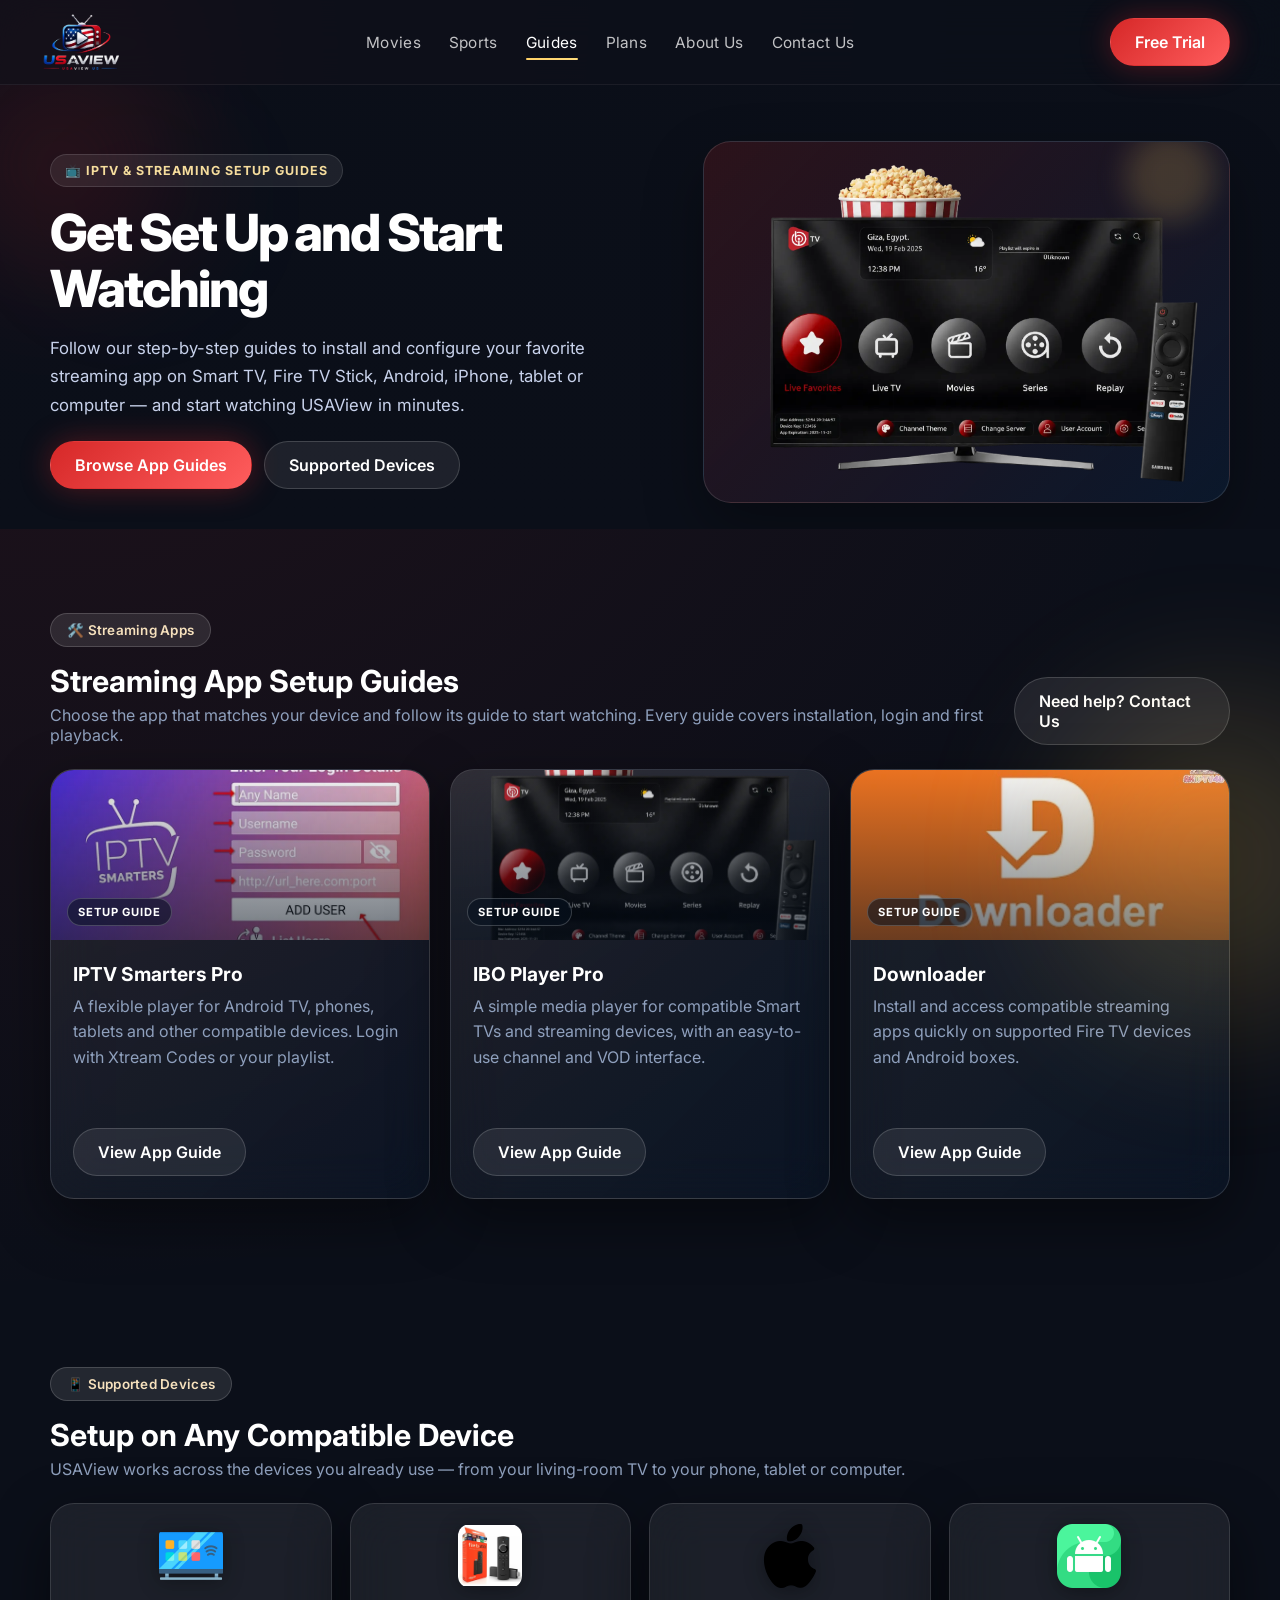
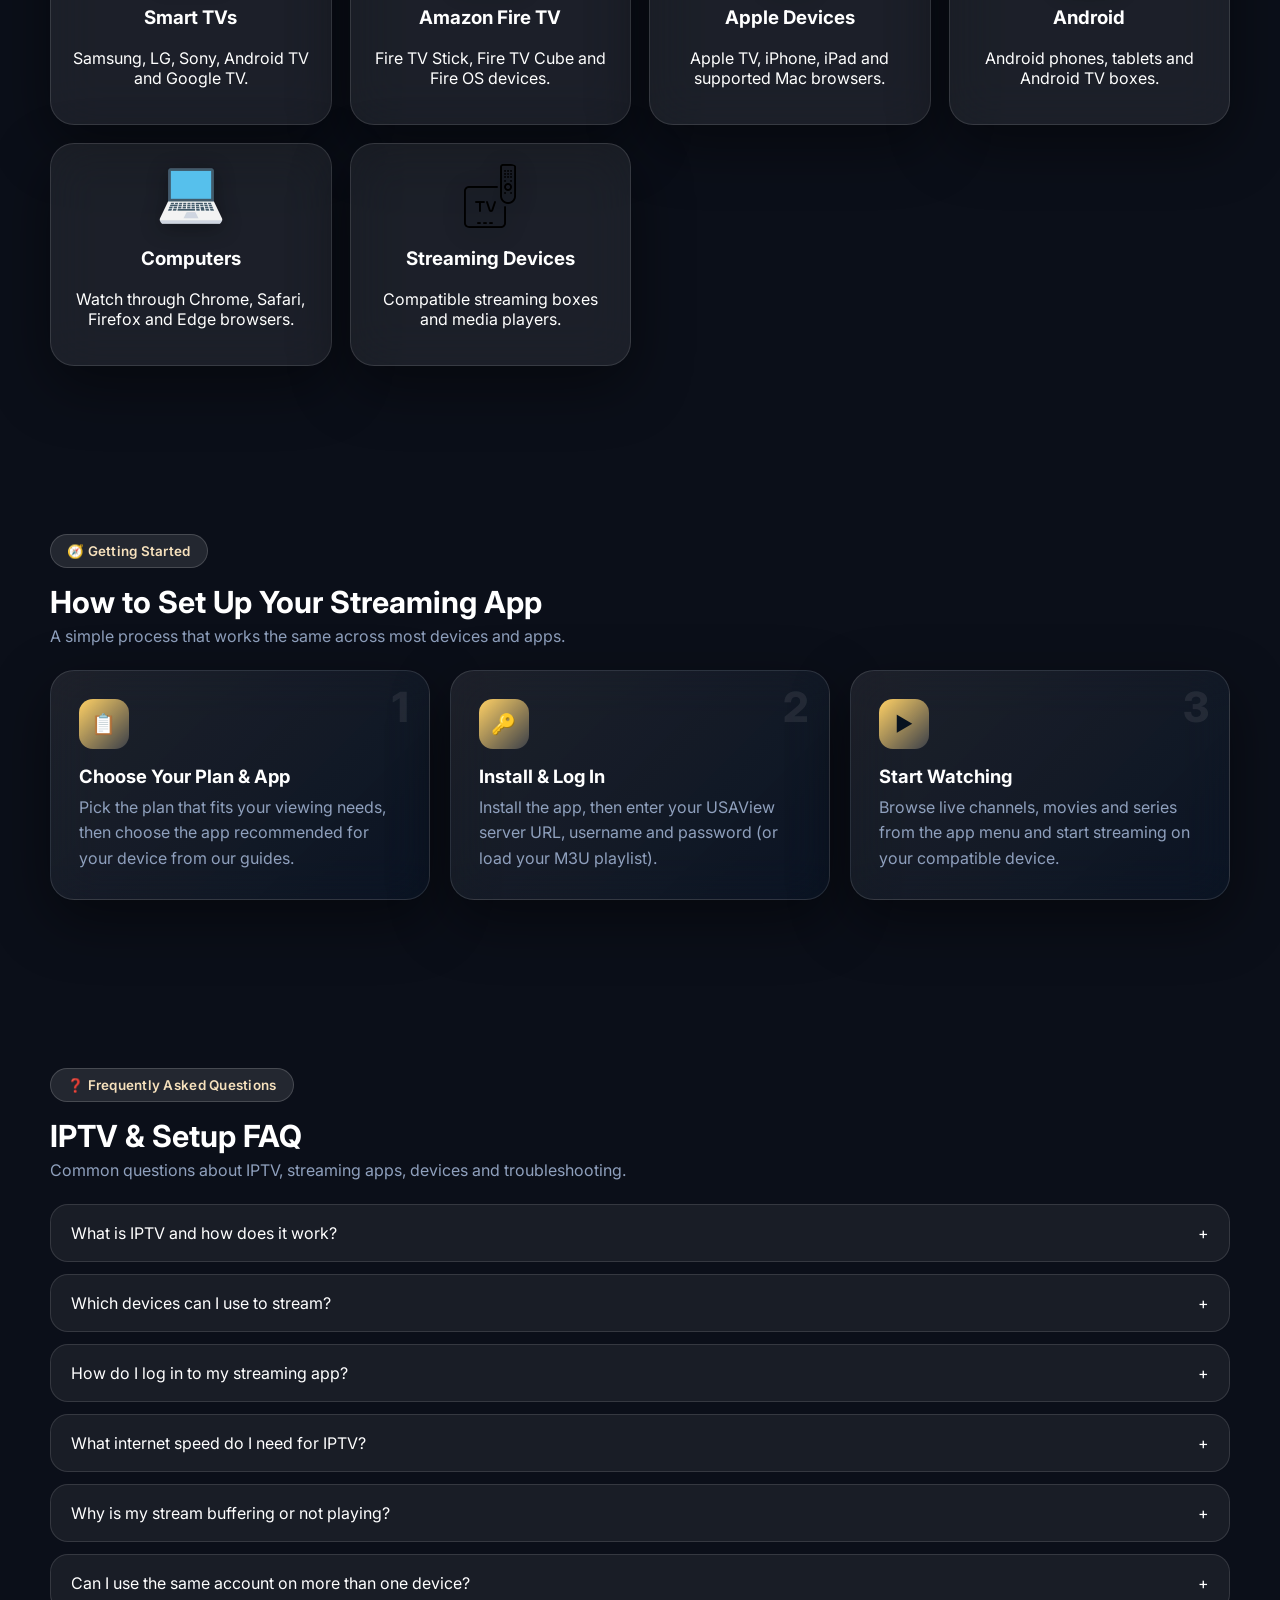
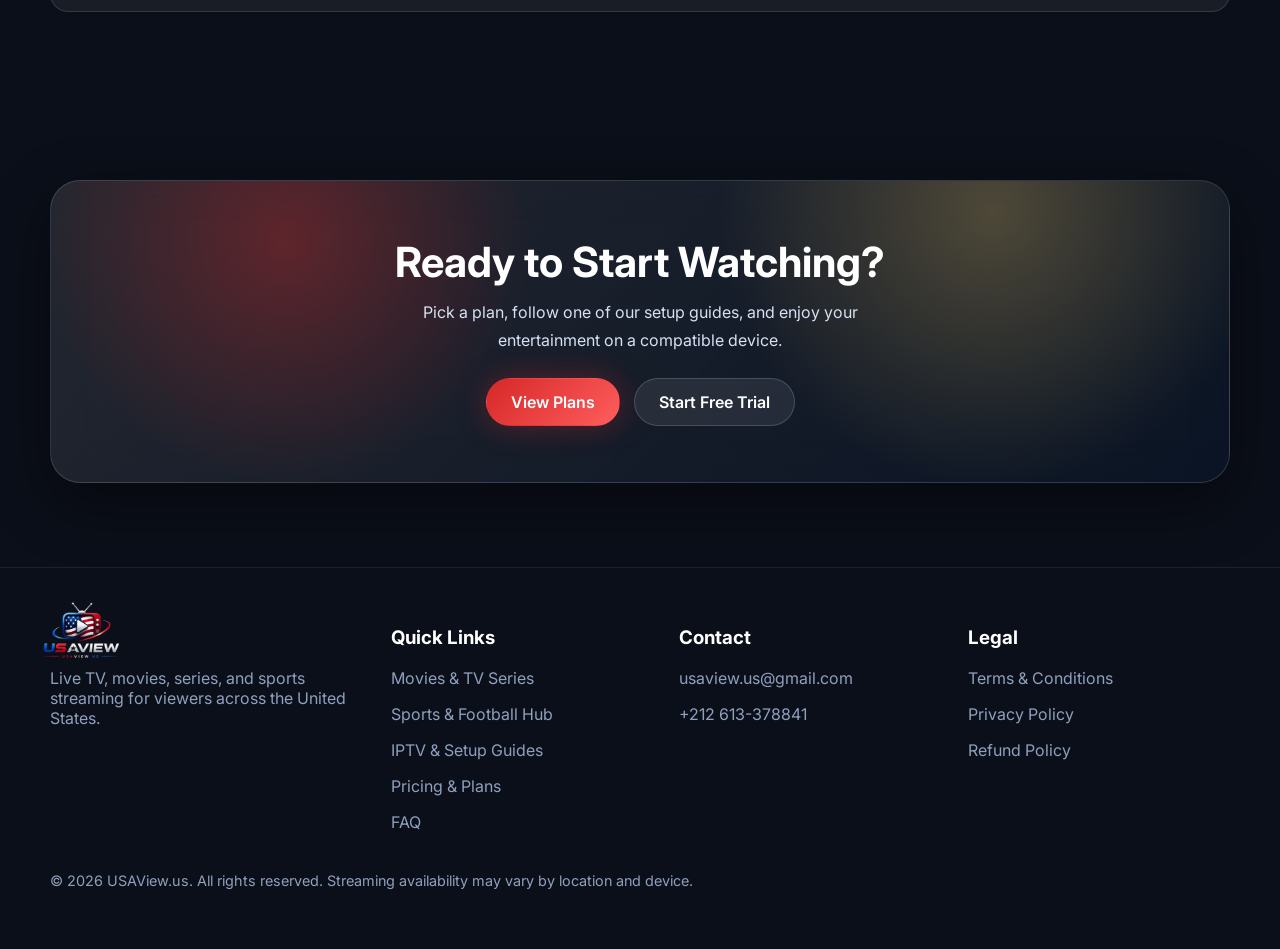
==== commit 11268075: "KLJG" ====
--- a/streaming-apps/index.html
+++ b/streaming-apps/index.html
@@ -227,98 +227,9 @@
                 </div>
 
             </div>
-        </section><!-- What is IPTV -->
-        <section id="what-is-iptv" aria-labelledby="iptv-title">
-
-            <div class="container">
-
-                <div class="section-head reveal">
-
-                    <div>
-
-                        <div class="pill">
-                            📡 IPTV Explained
-                        </div>
-
-                        <h2 id="iptv-title">
-                            What Is IPTV and How Does It Work?
-                        </h2>
-
-                        <p>
-                            IPTV (Internet Protocol Television) streams live TV channels,
-                            movies and series over your internet connection — no satellite
-                            dish or cable box required.
-                        </p>
-
-                    </div>
-
-                </div>
-
-
-                <div class="story-grid">
-
-                    <div class="story-card glass reveal">
-
-                        <h3>
-                            Streaming Over the Internet
-                        </h3>
-
-                        <p>
-                            Instead of receiving broadcast signals, IPTV delivers content
-                            as data packets over the internet. With your USAView
-                            subscription you receive an M3U playlist URL or Xtream Codes
-                            login — a server address, username and password.
-                        </p>
-
-                        <p>
-                            You enter these details into a supported streaming app such as
-                            IPTV Smarters Pro, IBO Player Pro or Downloader, and the app
-                            organizes your live channels, movies, series and EPG program
-                            guide into an easy-to-browse interface.
-                        </p>
-
-                    </div>
-
-
-                    <div class="story-highlights">
-
-                        <div class="highlight-item">
-                            <div class="highlight-header">
-                                <span class="highlight-icon">📺</span>
-                                <h4>Live TV Channels</h4>
-                            </div>
-                            <p>
-                                Access live channels across news, sports, entertainment and more.
-                            </p>
-                        </div>
-
-                        <div class="highlight-item">
-                            <div class="highlight-header">
-                                <span class="highlight-icon">🎬</span>
-                                <h4>Movies & Series</h4>
-                            </div>
-                            <p>
-                                Browse a large on-demand library alongside live programming.
-                            </p>
-                        </div>
-
-                        <div class="highlight-item">
-                            <div class="highlight-header">
-                                <span class="highlight-icon">📋</span>
-                                <h4>Program Guide (EPG)</h4>
-                            </div>
-                            <p>
-                                Supported channels show schedule info so you can plan what to watch.
-                            </p>
-                        </div>
-
-                    </div>
-
-                </div>
-
-            </div>
-
         </section>
+        <!-- What is IPTV -->
+        
 
 
         <!-- App Guides -->
@@ -406,7 +317,12 @@
 
             </div>
 
-        </section><!-- Device Setup -->
+        </section>
+
+        
+        
+        
+        <!-- Device Setup -->
         <section id="device-setup" aria-labelledby="devices-title">
 
             <div class="container">
@@ -495,6 +411,7 @@
 
         </section>
 
+     
 
         <!-- How It Works -->
         <section id="setup-steps" aria-labelledby="setup-steps-title">
--- a/style.css
+++ b/style.css
@@ -530,73 +530,6 @@
     letter-spacing: 0.08em;
     text-transform: uppercase;
     margin-bottom: 18px;
-}
-
-.home-page .hero {
-    padding: 56px 0 50px;
-    overflow: hidden;
-    background: linear-gradient(180deg, rgba(11, 15, 25, 0.94) 0%, rgba(11, 15, 25, 0.98) 100%), url('assets/imgs/logos/flag.webp') bottom/cover;
-}
-
-.home-page .hero::before {
-    content: "";
-    position: absolute;
-    width: 240px;
-    height: 240px;
-    top: -40px;
-    left: -60px;
-    border-radius: 50%;
-    background: rgba(214, 40, 40, 0.7);
-    filter: blur(60px);
-    opacity: 0.2;
-    pointer-events: none;
-}
-
-.home-page .hero::after {
-    background: linear-gradient(180deg, rgba(11, 15, 25, 0.12), rgba(11, 15, 25, 0.06));
-}
-
-.home-page .hero-content {
-    grid-template-columns: 1.08fr 0.92fr;
-    gap: 34px;
-}
-
-.home-page .hero h1 {
-    max-width: 620px;
-    font-size: clamp(2.2rem, 4vw, 4rem);
-    line-height: 1.08;
-    letter-spacing: -0.04em;
-}
-
-.home-page .hero p {
-    color: #c8d2eb;
-    max-width: 600px;
-}
-
-.home-page .hero-card {
-    min-height: 420px;
-    display: flex;
-    flex-direction: column;
-    justify-content: center;
-    padding: 28px 30px;
-    border-radius: 28px;
-    background: linear-gradient(135deg, rgba(255, 255, 255, 0.08), rgba(10, 35, 66, 0.7));
-    border: 1px solid rgba(255, 255, 255, 0.12);
-    box-shadow: 0 24px 60px rgba(0, 0, 0, 0.32);
-    transform: rotate(1.5deg);
-}
-
-.home-page .hero-card .pill {
-    display: inline-flex;
-    align-items: center;
-    width: fit-content;
-    padding: 8px 14px;
-    border: 1px solid rgba(255, 255, 255, 0.12);
-    color: #f6dd9d;
-    font-size: 0.78rem;
-    font-weight: 700;
-    letter-spacing: 0.08em;
-    text-transform: uppercase;
 }
 
 .hero-card h3 {
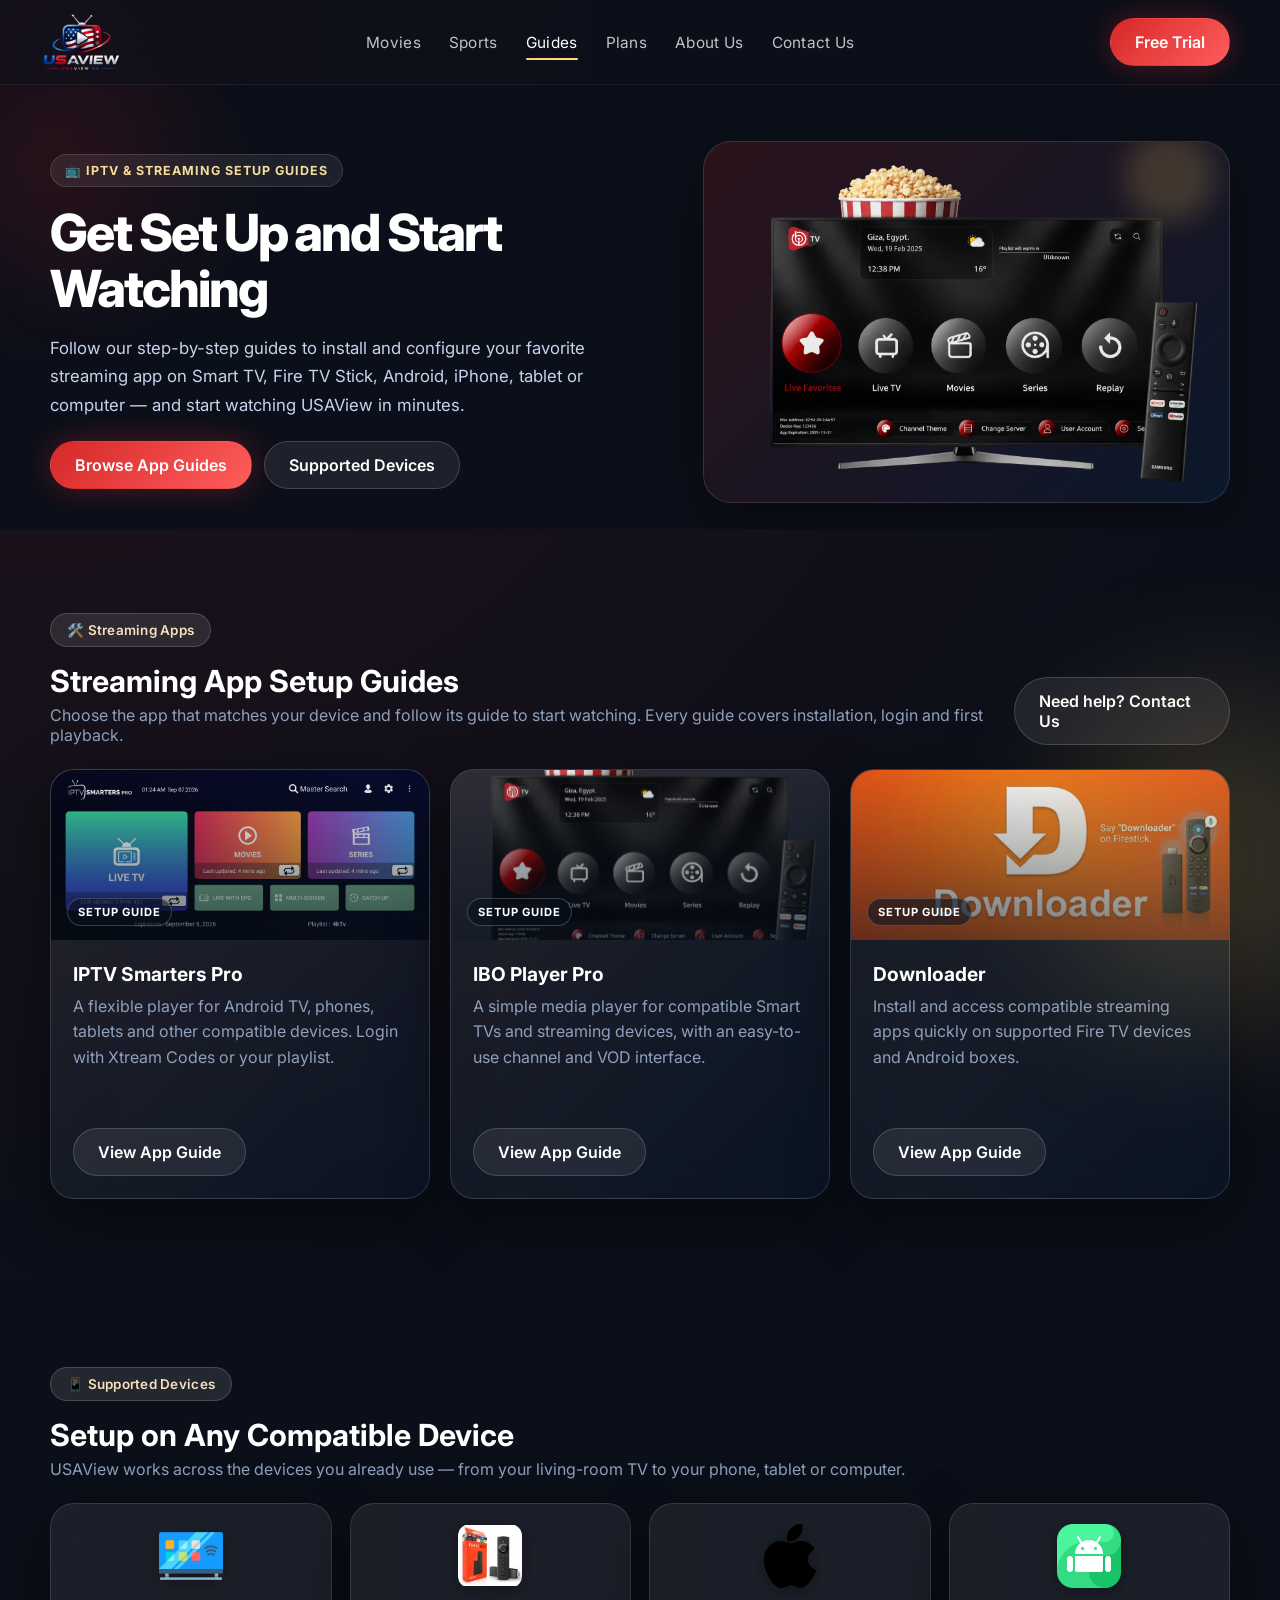
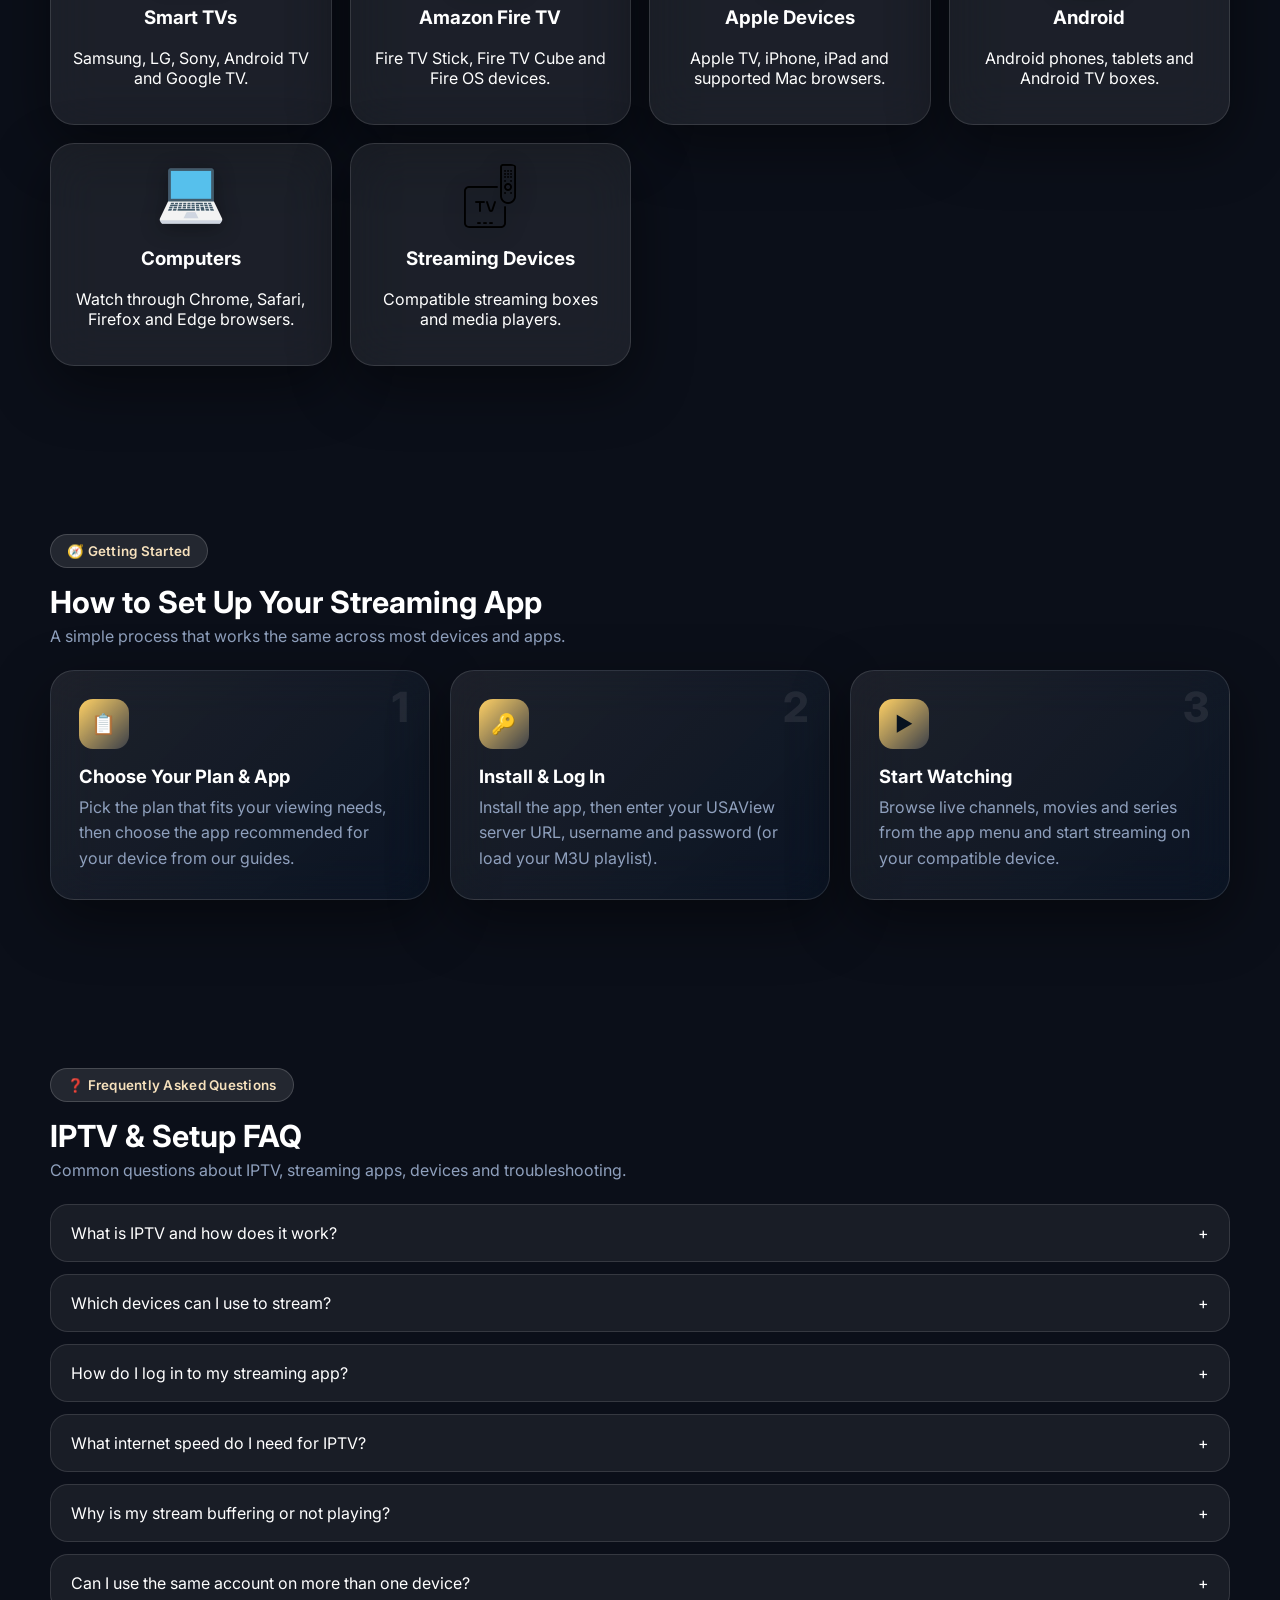
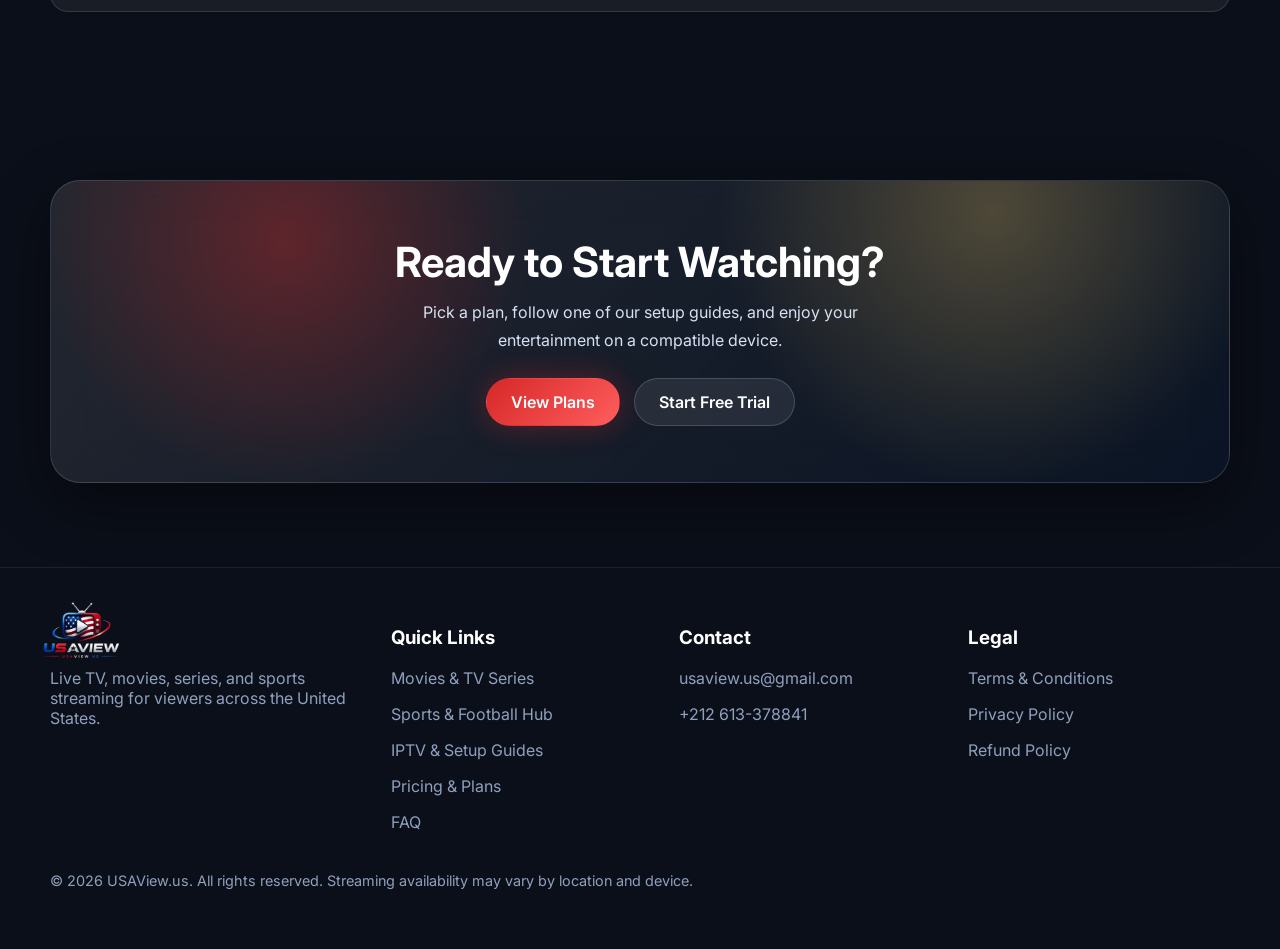
==== commit f3d746cc: "lllll" ====
--- a/streaming-apps/index.html
+++ b/streaming-apps/index.html
@@ -268,8 +268,8 @@
                     <article class="app-card glass reveal">
                         <div class="app-image">
                             <span class="app-label">Setup guide</span>
-                            <img src="../assets/imgs/setup/iptv-smarters/IPTV-Smarters-Player.webp"
-                                alt="IPTV Smarters Pro setup on Android TV" loading="lazy" width="640" height="360">
+                            <img src="../assets/imgs/setup/iptv-smarters/iptv-smarters-pro-home3.jpeg"
+                                alt="IPTV Smarters Pro add-user screen with login options" loading="lazy" width="640" height="360">
                         </div>
                         <div class="app-content">
                             <h3>IPTV Smarters Pro</h3>
--- a/style.css
+++ b/style.css
@@ -1924,6 +1924,36 @@
     .device-grid {
         grid-template-columns: repeat(2, minmax(0, 1fr));
     }
+
+    /* Guides page hero: .guides-page .hero-content has higher
+       specificity than the generic .hero-content overrides above,
+       so it needs its own rule to actually shrink on tablets. */
+    .guides-page .hero {
+        padding: 44px 0 20px;
+    }
+
+    .guides-page .hero-content {
+        gap: 26px;
+    }
+
+    .guides-page .hero h1 {
+        font-size: clamp(1.9rem, 5vw, 2.8rem);
+    }
+
+    .guides-page .hero p {
+        font-size: 0.98rem;
+        margin-top: 14px;
+    }
+
+    .guides-page .hero-media {
+        padding: 10px;
+        border-radius: 20px;
+        transform: rotate(0.8deg);
+    }
+
+    .guides-page .hero-media img {
+        border-radius: 14px;
+    }
 }
 
 @media (max-width: 680px) {
@@ -2046,6 +2076,66 @@
         flex-direction: column;
         align-items: start;
     }
+
+    /* Guides page hero on phones: these must override the
+       higher-specificity .guides-page rules, which the generic
+       .hero-content stacking rule above can't beat. */
+    .guides-page .hero {
+        padding: 36px 0 16px;
+    }
+
+    .guides-page .hero-content {
+        grid-template-columns: 1fr;
+        gap: 22px;
+    }
+
+    .guides-page .hero h1 {
+        font-size: clamp(1.7rem, 8vw, 2.2rem);
+        letter-spacing: -0.02em;
+    }
+
+    .guides-page .hero p {
+        font-size: 0.95rem;
+        line-height: 1.6;
+    }
+
+    .guides-page .hero-actions {
+        margin-top: 18px;
+        gap: 10px;
+    }
+
+    .guides-page .hero-actions .btn {
+        flex: 1 1 100%;
+        justify-content: center;
+        text-align: center;
+    }
+
+    .guides-page .hero-media {
+        padding: 8px;
+        border-radius: 18px;
+        transform: none;
+        box-shadow: 0 14px 34px rgba(0, 0, 0, 0.28);
+    }
+
+    .guides-page .hero-media img {
+        border-radius: 12px;
+    }
+
+    /* Shrink the decorative blur circles so they don't dominate
+       the small hero or force horizontal overflow. */
+    .guides-page .hero::before {
+        width: 140px;
+        height: 140px;
+        top: -50px;
+        left: -70px;
+    }
+
+    .guides-page .hero::after {
+        width: 150px;
+        height: 150px;
+        right: -70px;
+        top: 10px;
+    }
 }
 
 /* Movies & TV Series Grid and Genre Badges */
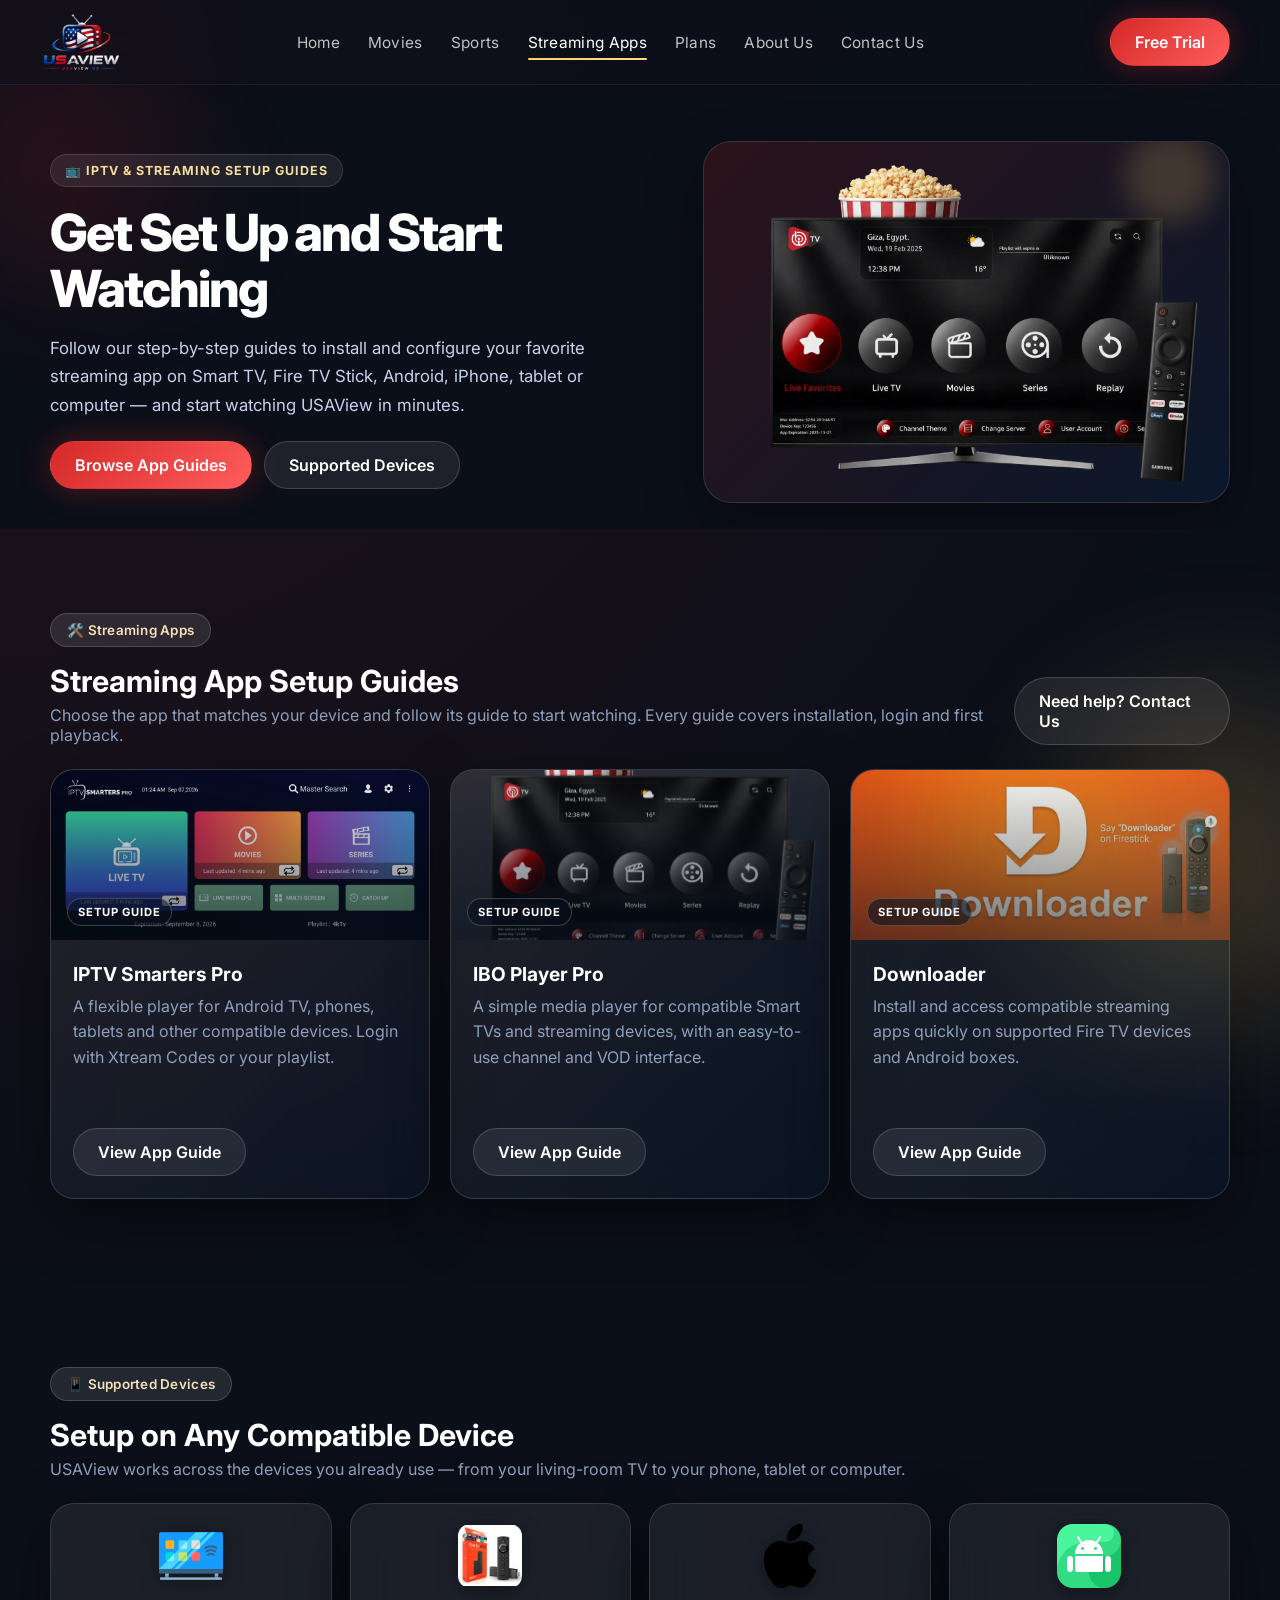
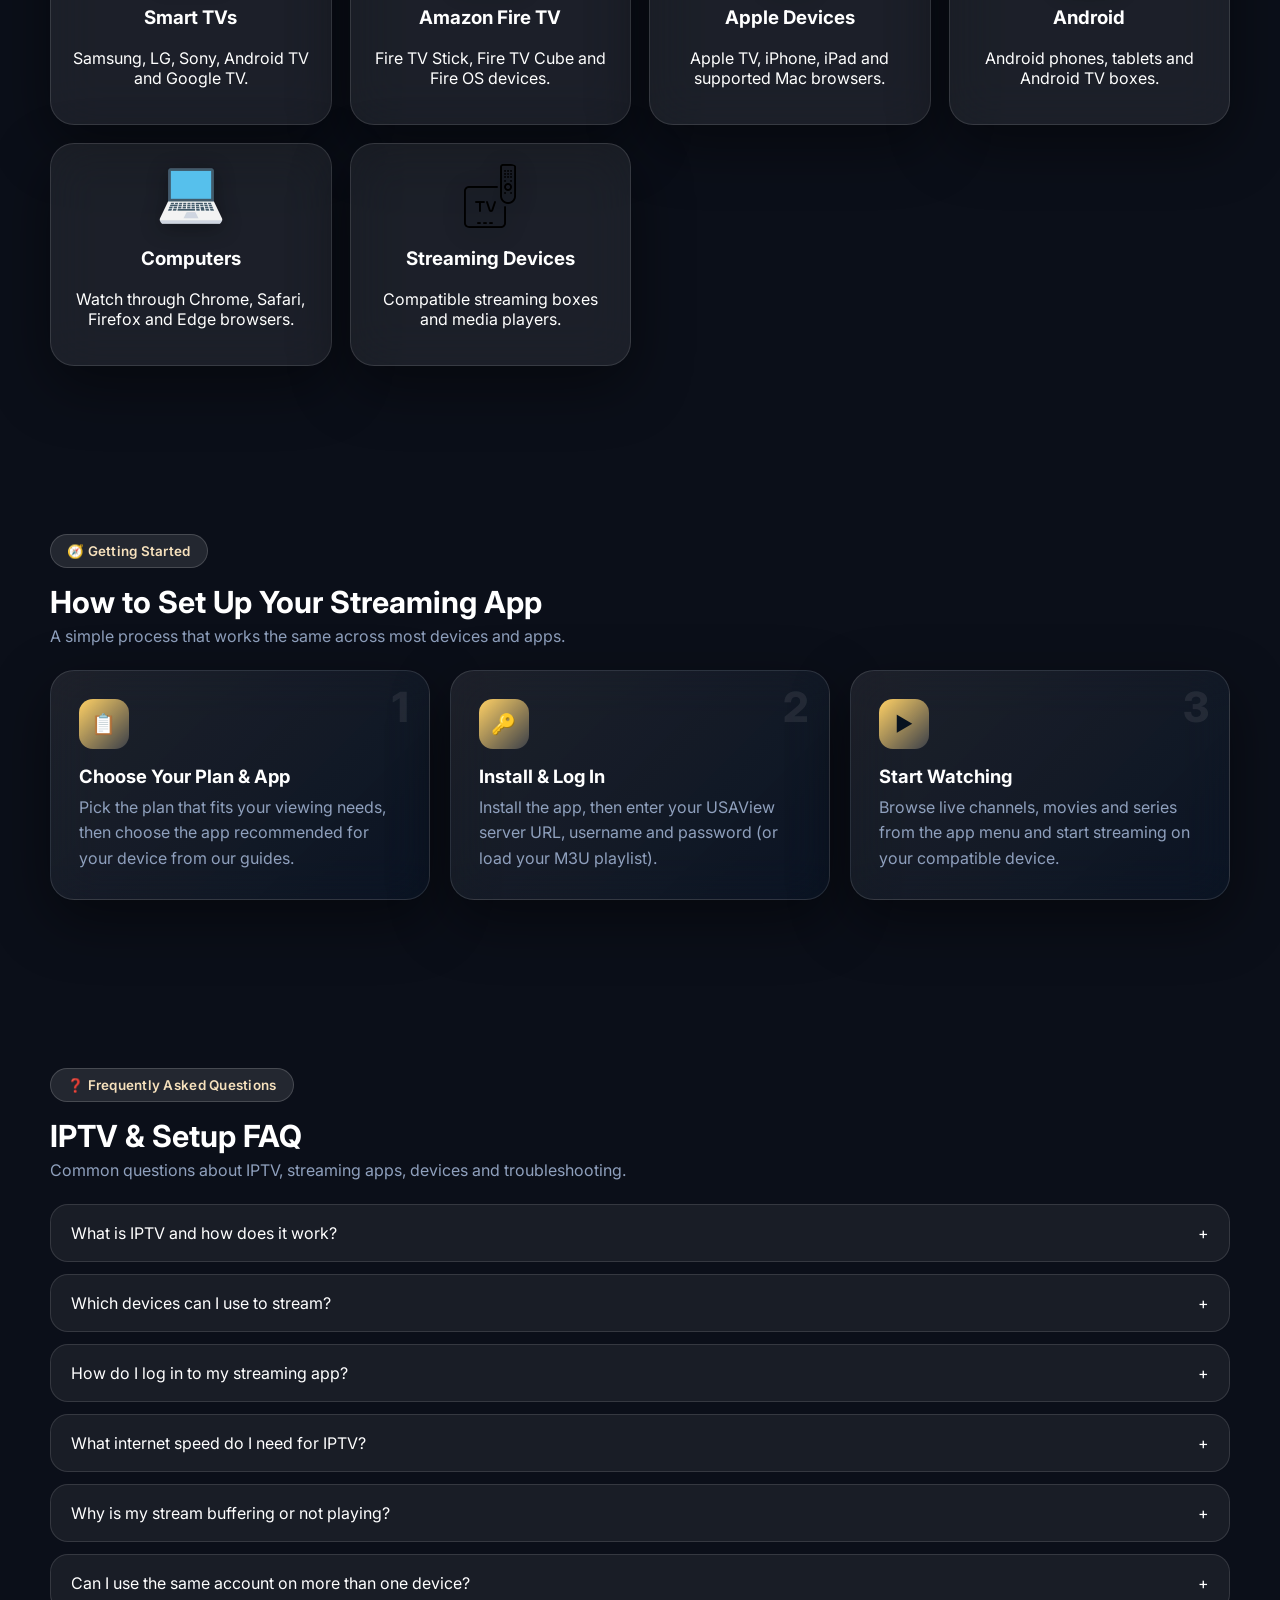
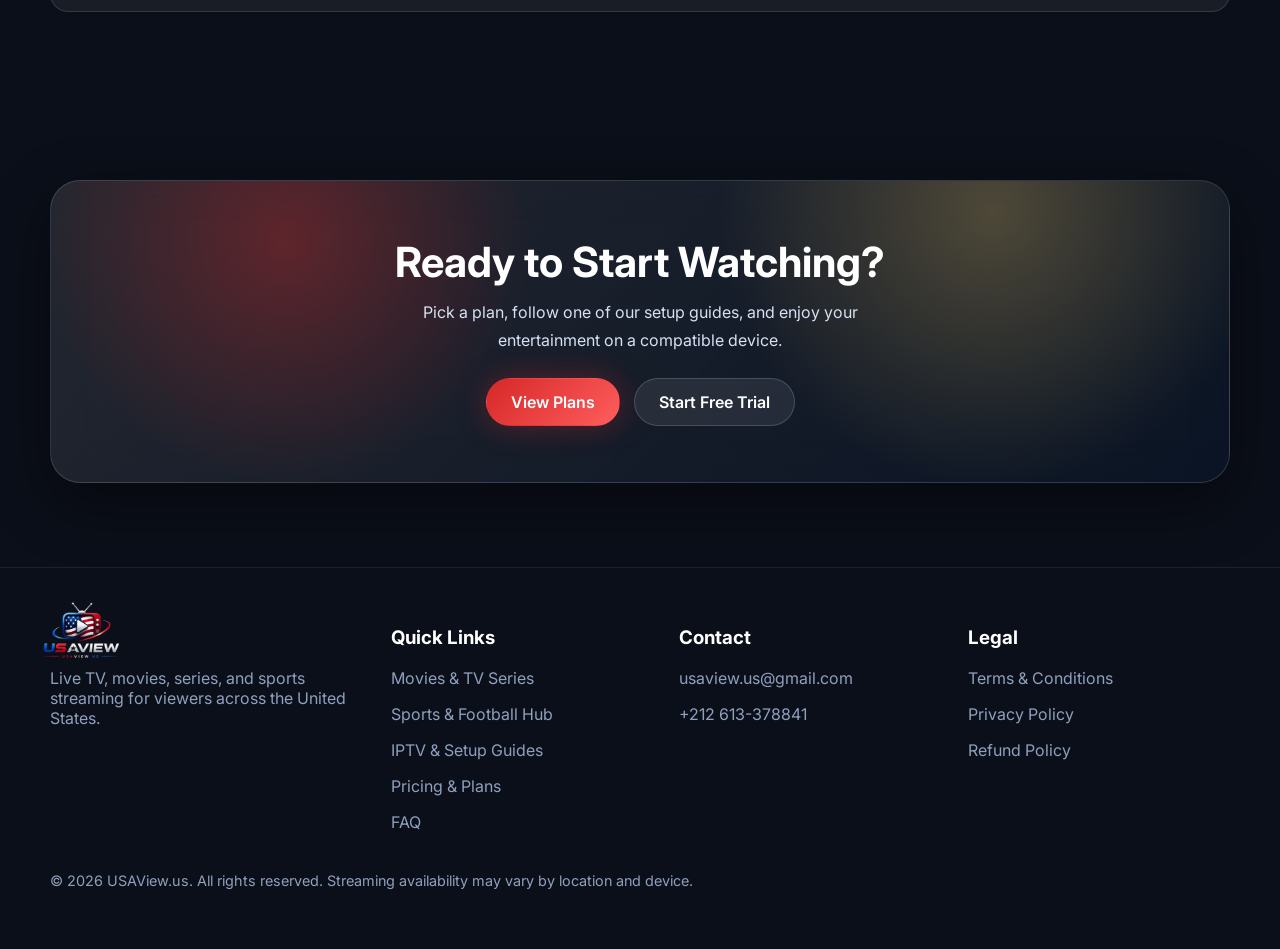
==== commit 32024cb5: "LLJHUIG" ====
--- a/streaming-apps/index.html
+++ b/streaming-apps/index.html
@@ -173,9 +173,10 @@
                 </button>
 
                 <div class="nav-links" id="navLinks">
+                    <a href="../index.html">Home</a>
                     <a href="../movies.html">Movies</a>
                     <a href="../sports.html">Sports</a>
-                    <a href="index.html" class="active" aria-current="page">Guides</a>
+                    <a href="index.html" class="active" aria-current="page">Streaming Apps</a>
                     <a href="../index.html#plans">Plans</a>
                     <a href="../about.html">About Us</a>
                     <a href="../contact.html">Contact Us</a>
@@ -229,7 +230,7 @@
             </div>
         </section>
         <!-- What is IPTV -->
-        
+
 
 
         <!-- App Guides -->
@@ -319,9 +320,9 @@
 
         </section>
 
-        
-        
-        
+
+
+
         <!-- Device Setup -->
         <section id="device-setup" aria-labelledby="devices-title">
 
@@ -411,7 +412,7 @@
 
         </section>
 
-     
+
 
         <!-- How It Works -->
         <section id="setup-steps" aria-labelledby="setup-steps-title">
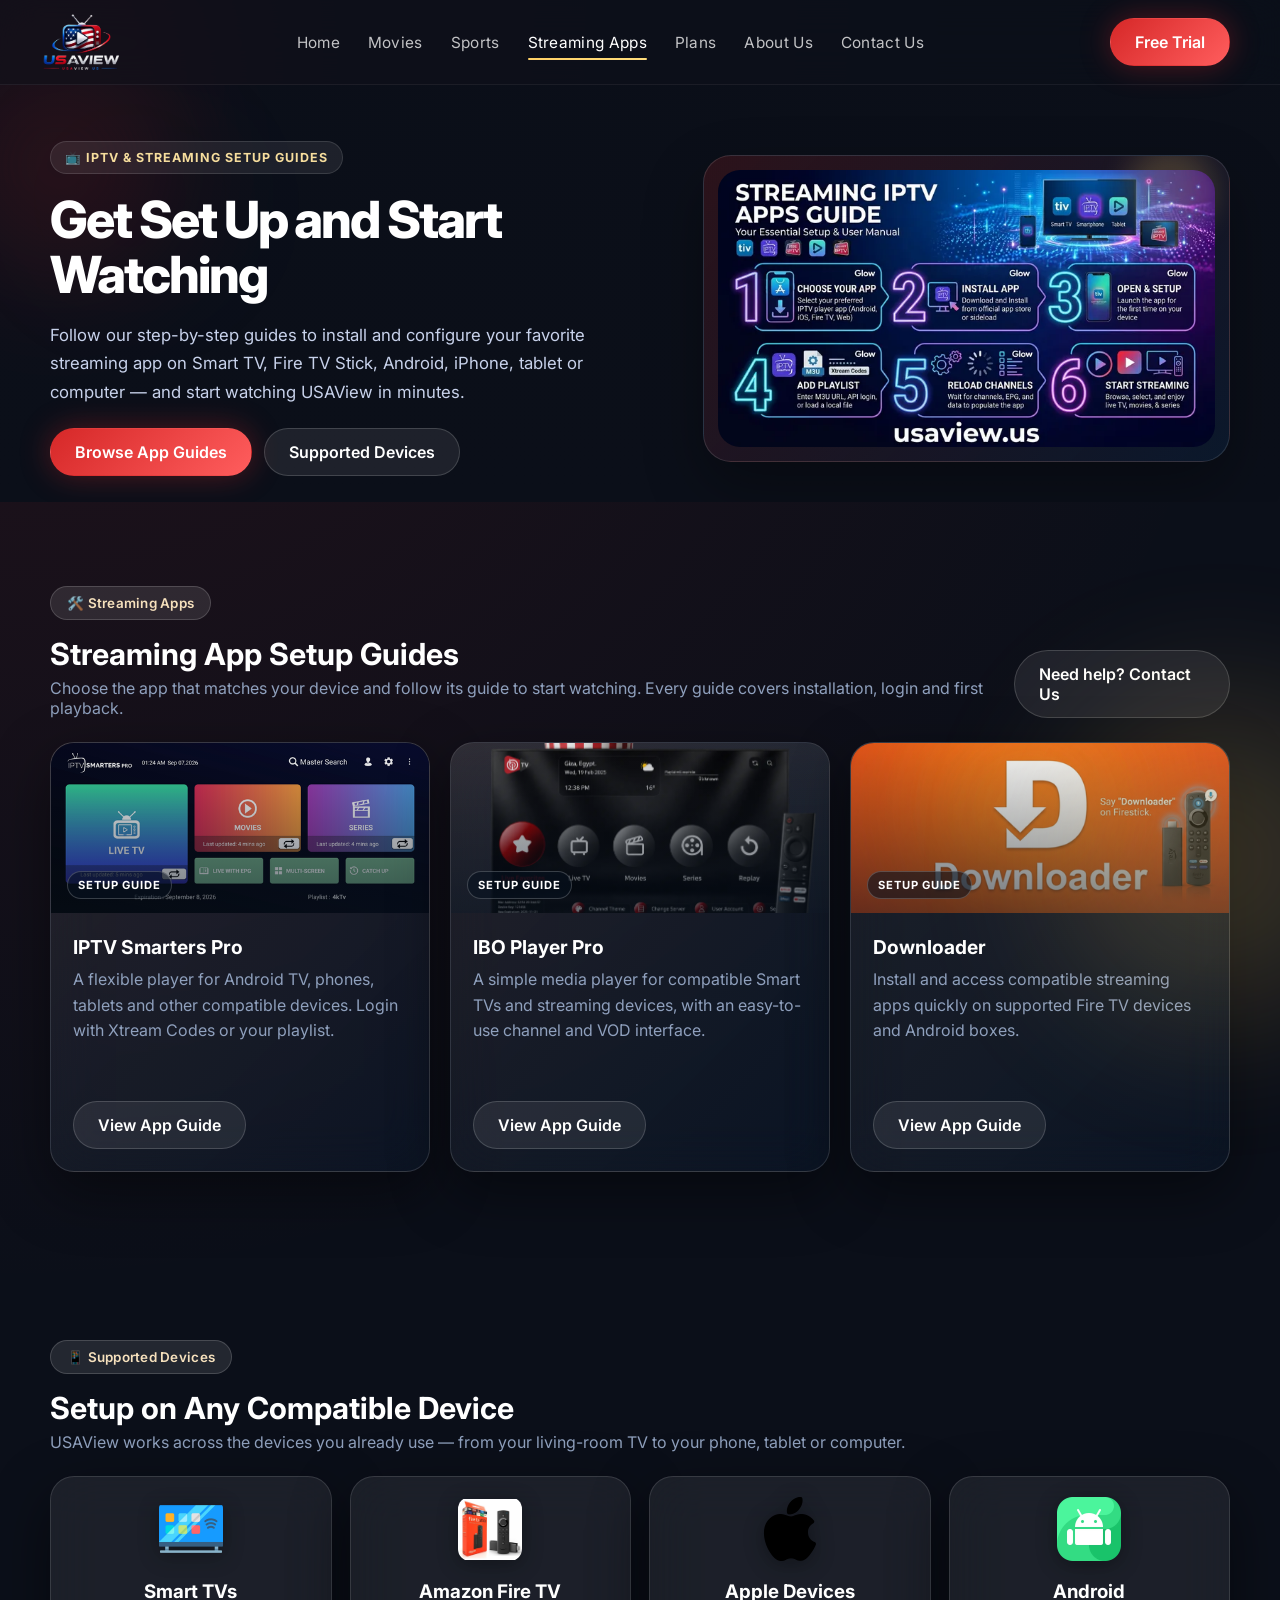
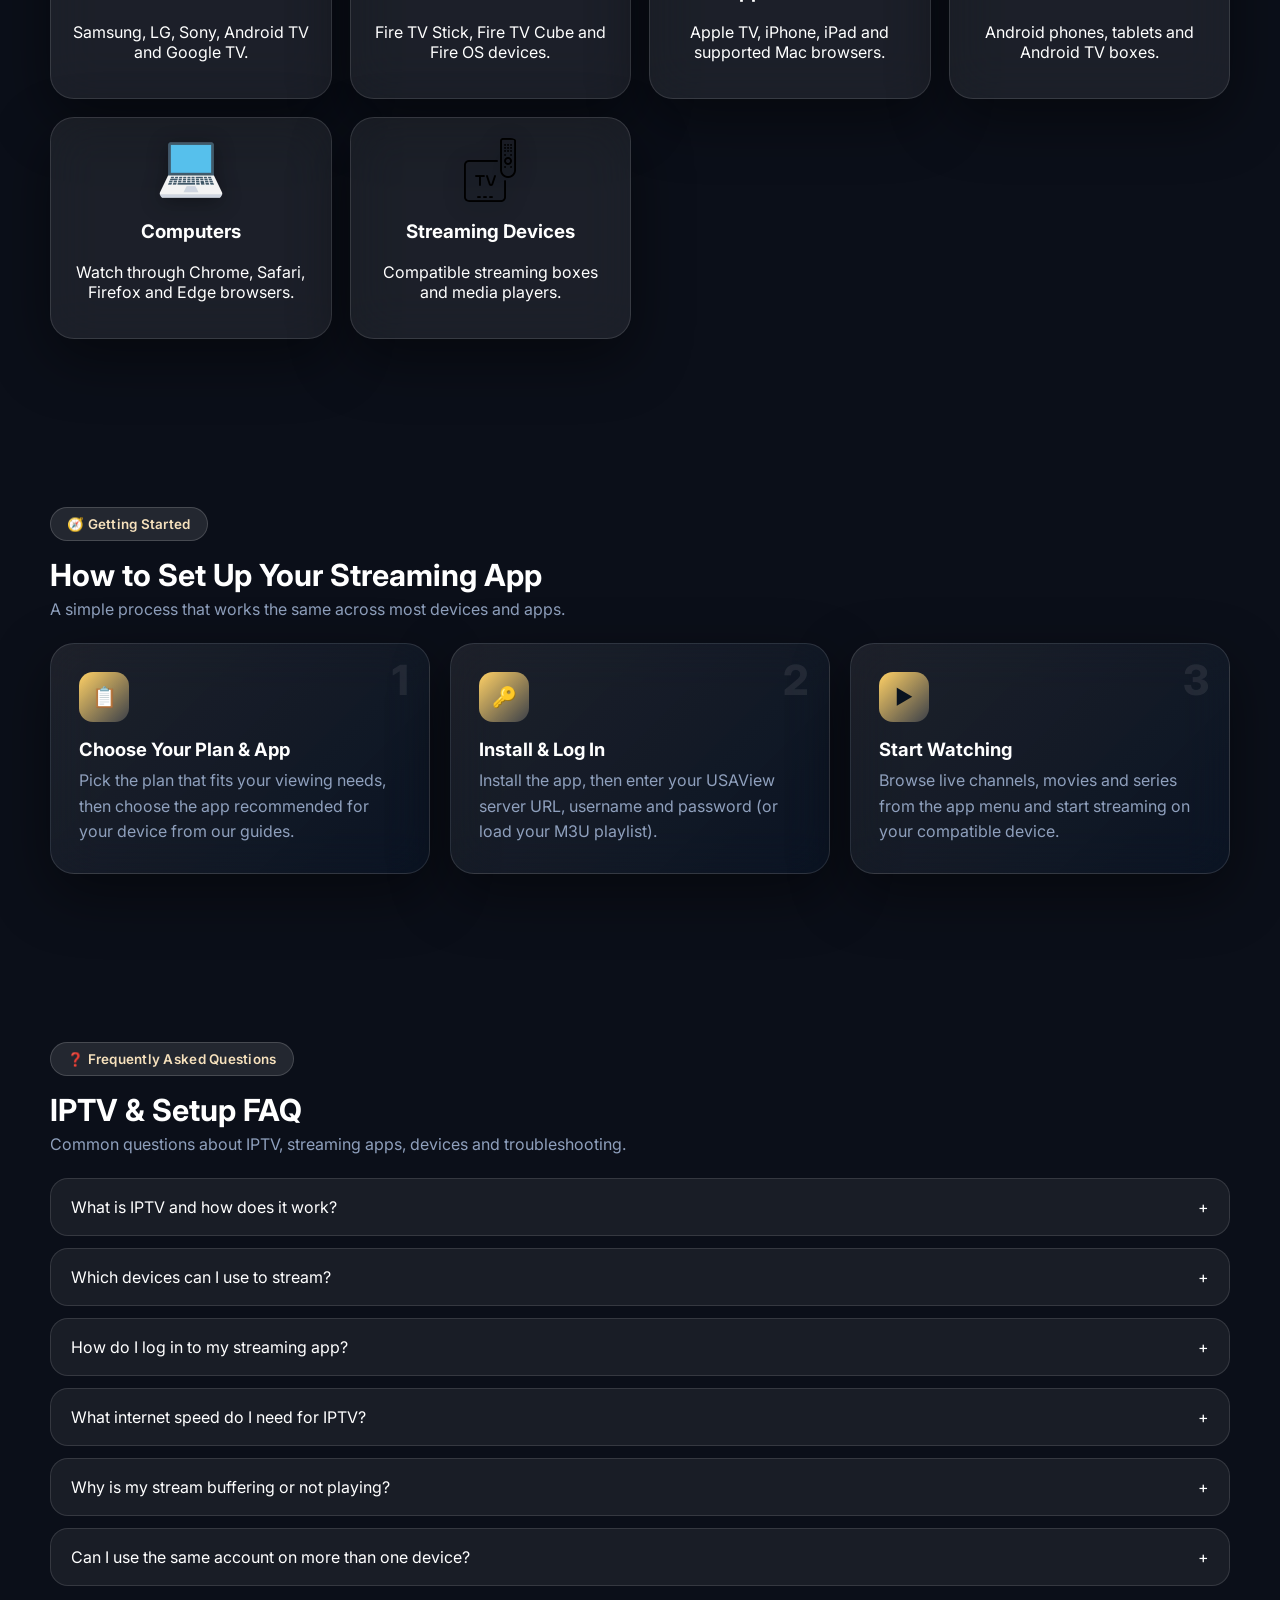
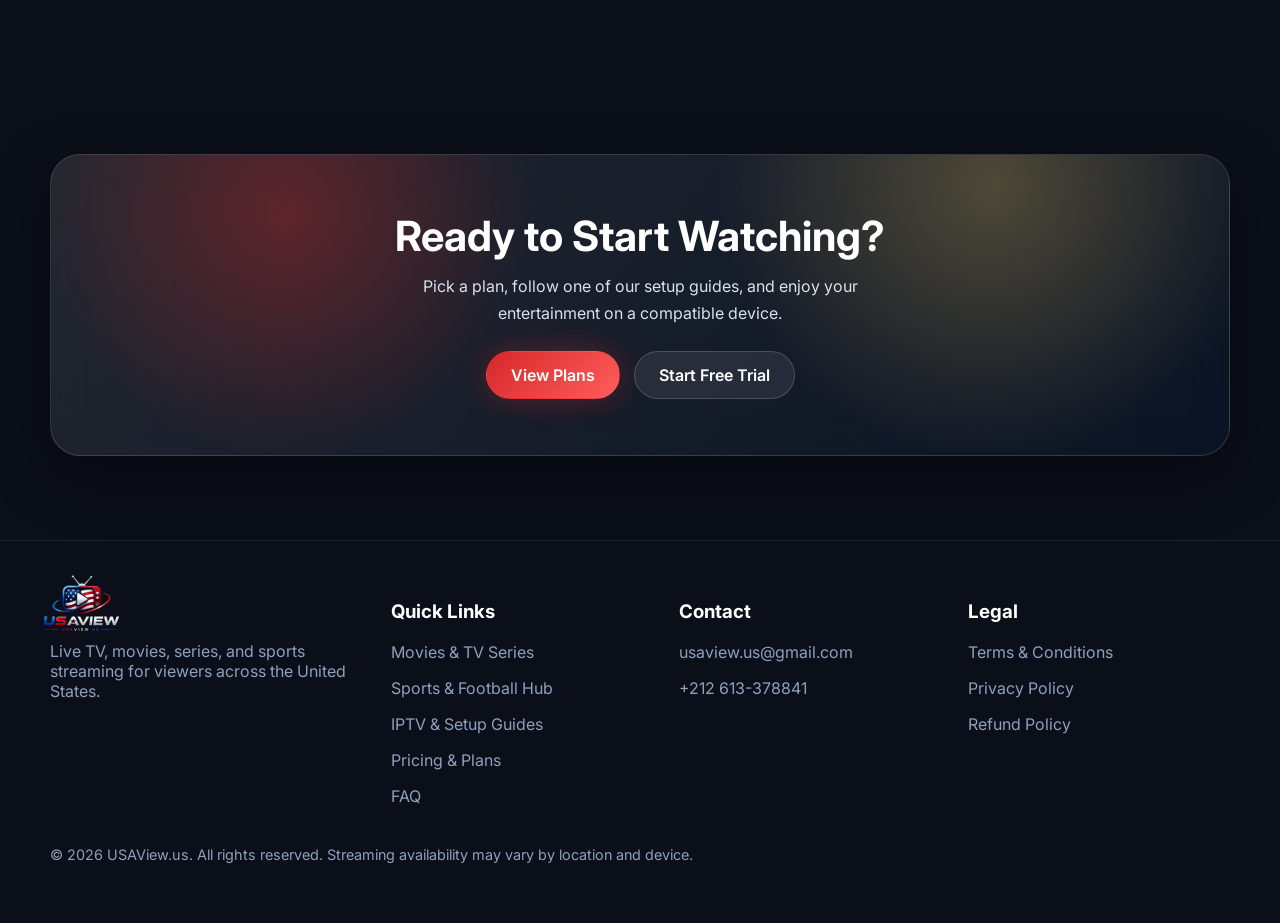
==== commit 7cc4c2b3: "LKljhg" ====
--- a/streaming-apps/index.html
+++ b/streaming-apps/index.html
@@ -223,7 +223,7 @@
                 </div>
 
                 <div class="hero-media reveal" aria-label="Streaming setup preview">
-                    <img src="../assets/imgs/setup/ibo-player/ibobanner.webp"
+                    <img src="../assets/imgs/setup/streaming-app-banner.webp"
                         alt="Smart TV and streaming app setup preview for USAView guides" width="640" height="360">
                 </div>
 
@@ -269,7 +269,7 @@
                     <article class="app-card glass reveal">
                         <div class="app-image">
                             <span class="app-label">Setup guide</span>
-                            <img src="../assets/imgs/setup/iptv-smarters/iptv-smarters-pro-home3.jpeg"
+                            <img src="../assets/imgs/setup/iptv-smarters/iptv-smarters-pro-home3.webp"
                                 alt="IPTV Smarters Pro add-user screen with login options" loading="lazy" width="640" height="360">
                         </div>
                         <div class="app-content">
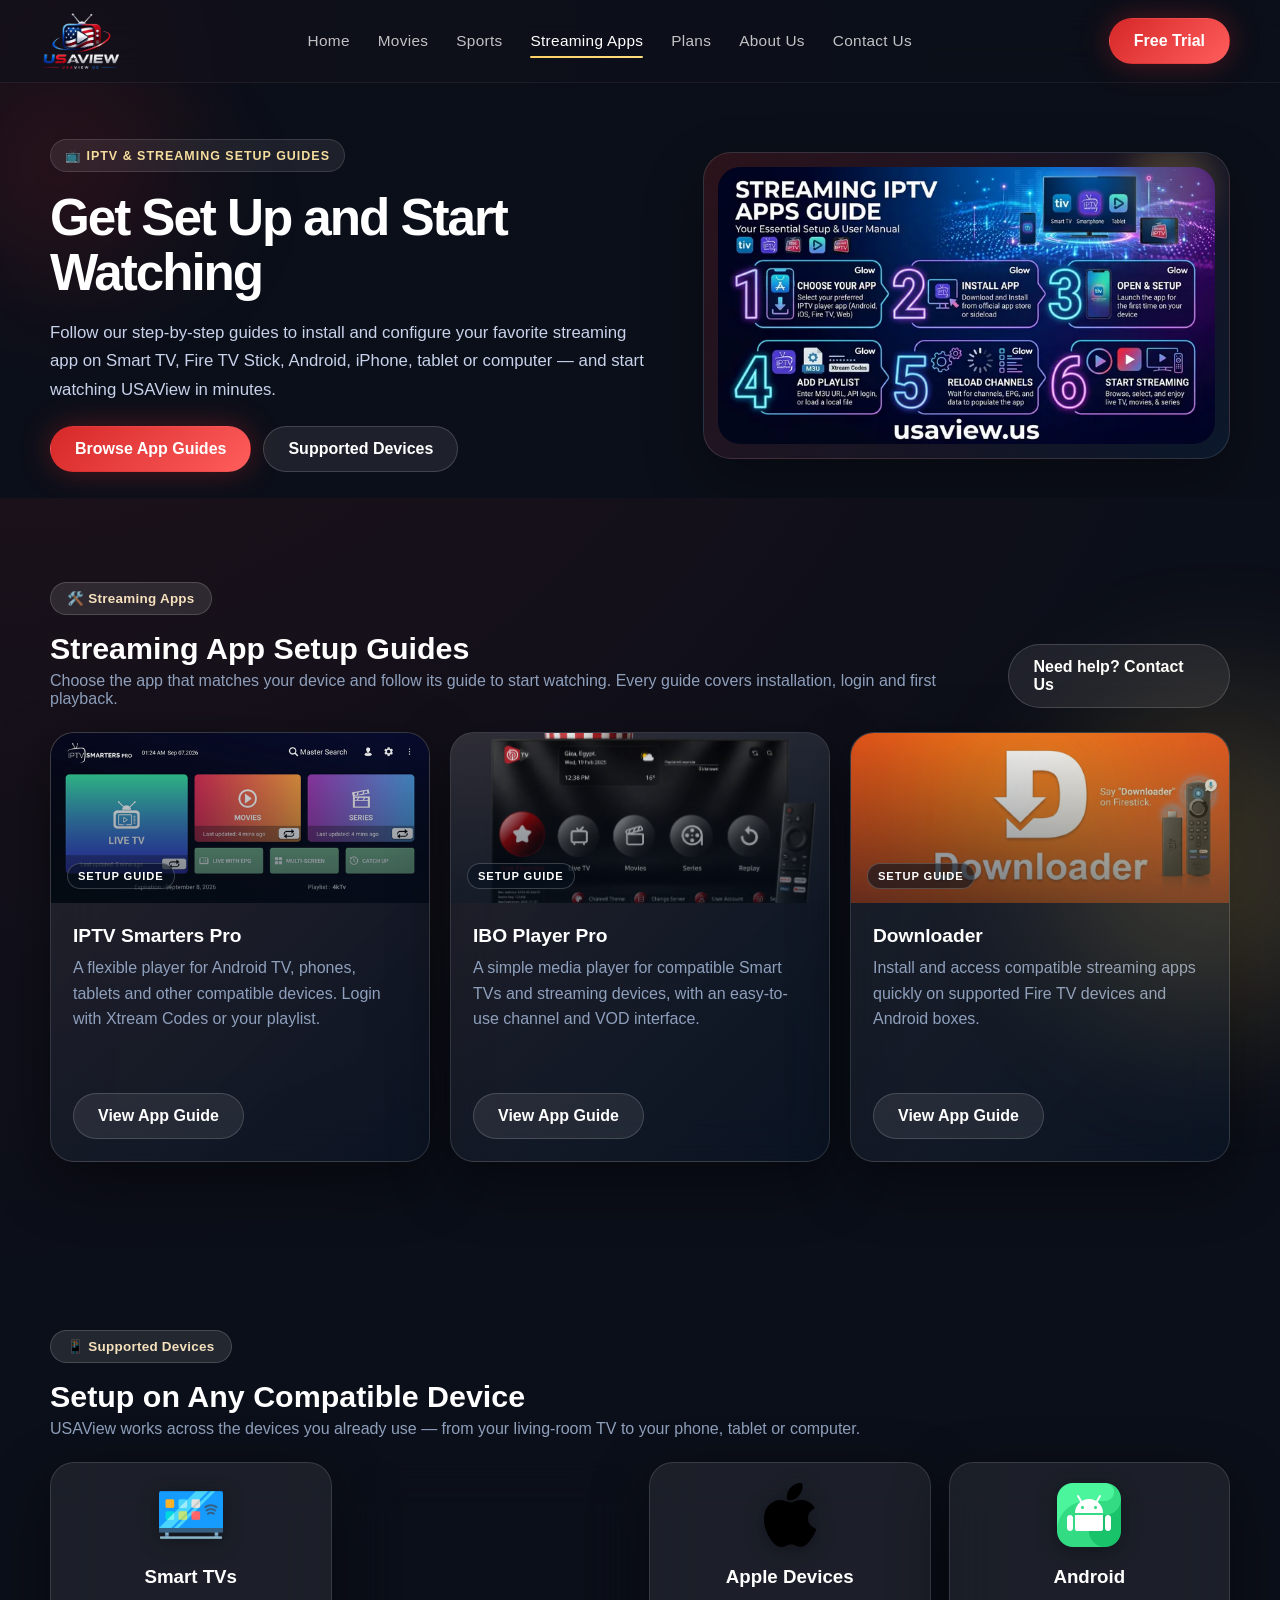
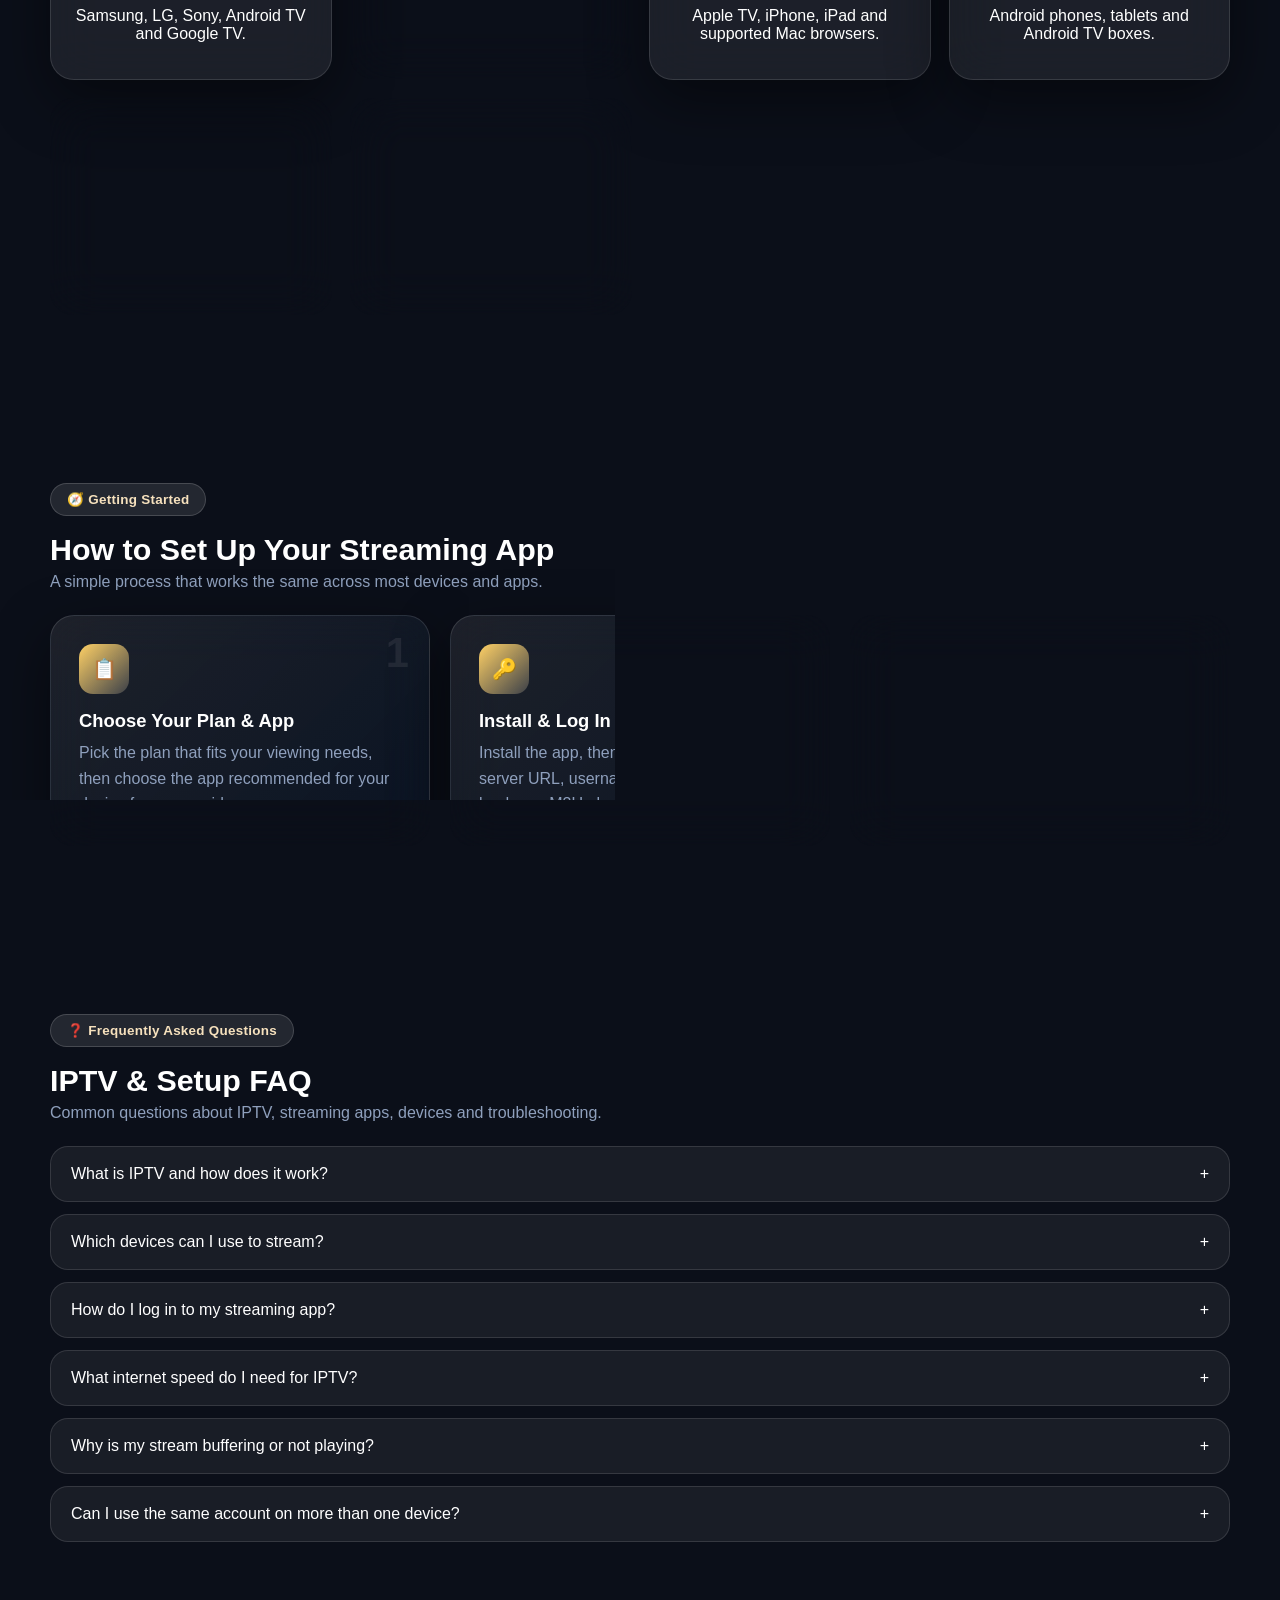
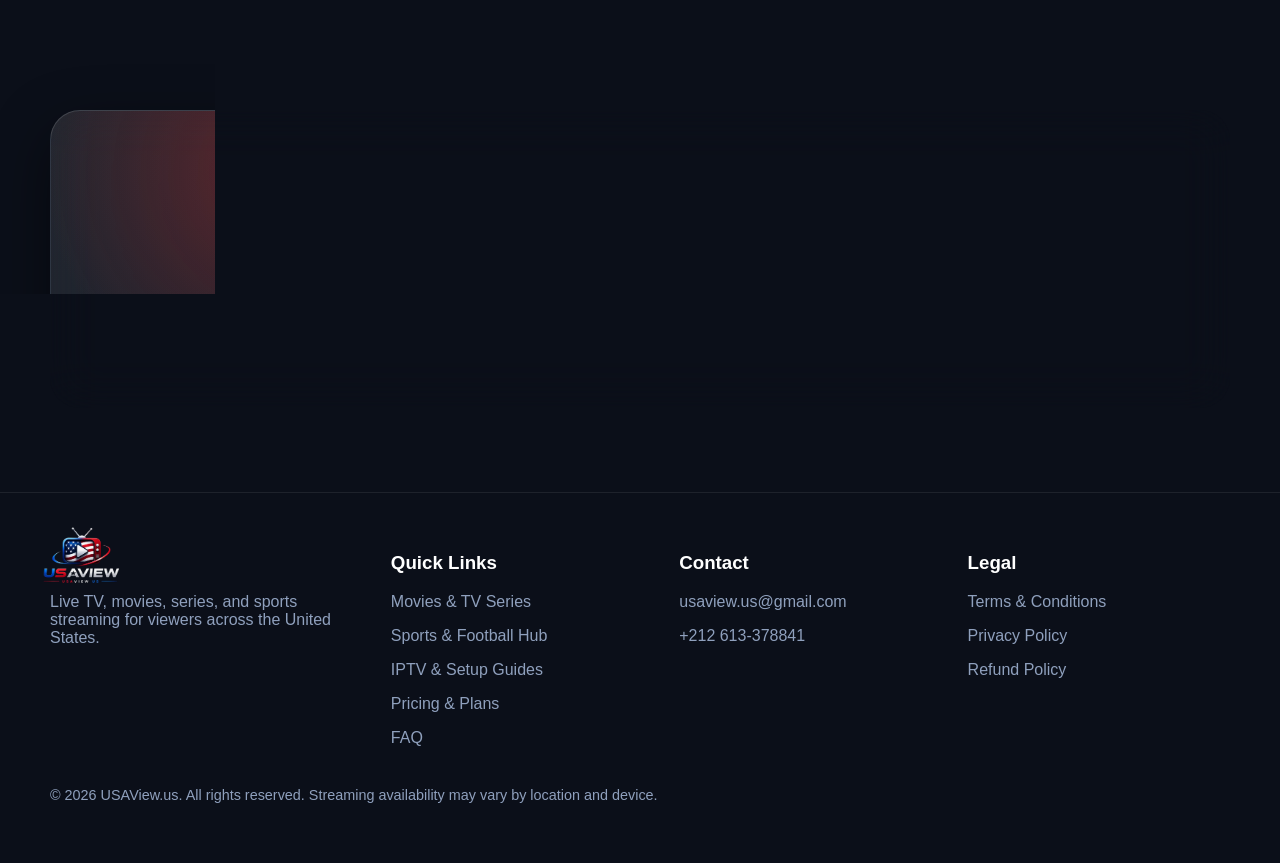
==== commit f638f5ca: ":LKJJ" ====
--- a/streaming-apps/index.html
+++ b/streaming-apps/index.html
@@ -34,10 +34,6 @@
     <meta name="twitter:image" content="https://usaview.us/assets/imgs/logos/logo.webp" />
 
     <link rel="stylesheet" href="../style.css">
-    <link rel="preconnect" href="https://fonts.googleapis.com" />
-    <link rel="preconnect" href="https://fonts.gstatic.com" crossorigin />
-    <link href="https://fonts.googleapis.com/css2?family=Inter:wght@400;500;600;700;800&display=swap"
-        rel="stylesheet" />
 
     <!-- Structured Data (JSON-LD) -->
     <script type="application/ld+json">
--- a/style.css
+++ b/style.css
@@ -27,7 +27,8 @@
 
 body {
     margin: 0;
-    font-family: 'Inter', sans-serif;
+    font-family: -apple-system, BlinkMacSystemFont, "Segoe UI", Roboto,
+        "Helvetica Neue", Arial, sans-serif;
     background: radial-gradient(circle at top left, rgba(214, 40, 40, 0.12), transparent 30%), var(--bg);
     color: var(--white);
     overflow-x: hidden;
@@ -632,6 +633,75 @@
     padding: 8px 0 36px;
 }
 
+/* ---- Swiper controls: dots + arrows in a row below the slider ---- */
+.swiper .swiper-pagination {
+    position: static;
+    display: flex;
+    justify-content: center;
+    gap: 8px;
+    margin-top: 50px;
+    width: 100%;
+}
+
+.swiper .swiper-pagination-bullet {
+    width: 8px;
+    height: 8px;
+    margin: 0;
+    background: var(--border);
+    opacity: 1;
+    border-radius: 999px;
+    transition: width .3s ease, background .3s ease;
+}
+
+.swiper .swiper-pagination-bullet-active {
+    width: 26px;
+    background: var(--gold);
+}
+
+.swiper .swiper-button-next,
+.swiper .swiper-button-prev {
+    top: auto;
+    bottom: 18px;
+    margin-top: 0;
+    left: auto;
+    right: auto;
+    width: 42px;
+    height: 42px;
+    border-radius: 50%;
+    background: var(--glass);
+    border: 1px solid var(--border);
+    backdrop-filter: blur(16px);
+    color: var(--white);
+    box-shadow: none;
+    transition: background .25s ease, transform .25s ease, border-color .25s ease;
+}
+
+.swiper .swiper-button-next::after,
+.swiper .swiper-button-prev::after {
+    font-size: 16px;
+    font-weight: 700;
+}
+
+.swiper .swiper-button-prev {
+    left: calc(50% - 96px);
+}
+
+.swiper .swiper-button-next {
+    left: calc(50% + 54px);
+}
+
+.swiper .swiper-button-next:hover,
+.swiper .swiper-button-prev:hover {
+    background: var(--red);
+    border-color: transparent;
+    transform: scale(1.08);
+}
+
+.swiper .swiper-button-next:active,
+.swiper .swiper-button-prev:active {
+    transform: scale(.94);
+}
+
 .swiper-wrapper {
     align-items: stretch;
 }
@@ -648,7 +718,6 @@
 
 .movie-card,
 .sports-card,
-.review-card,
 .plan-card,
 .feature-card,
 .device-card,
@@ -661,7 +730,6 @@
 
 .movie-card:hover,
 .sports-card:hover,
-.review-card:hover,
 .plan-card:hover,
 .feature-card:hover,
 .device-card:hover,
@@ -715,27 +783,6 @@
     font-size: .72rem;
     letter-spacing: .06em;
     margin-bottom: 8px;
-}
-
-.movie-card .play {
-    position: absolute;
-    top: 20px;
-    right: 20px;
-    width: 48px;
-    height: 48px;
-    border-radius: 50%;
-    display: grid;
-    place-items: center;
-    background: rgba(255, 255, 255, 0.15);
-    border: 1px solid rgba(255, 255, 255, 0.2);
-    opacity: 0;
-    transform: scale(0.9);
-    transition: all .25s ease;
-}
-
-.movie-card:hover .play {
-    opacity: 1;
-    transform: scale(1);
 }
 
 .sports-card {
@@ -1627,37 +1674,6 @@
     color: var(--muted);
     margin-top: 24px;
     font-size: .95rem;
-}
-
-.reviews-grid {
-    display: grid;
-    grid-template-columns: repeat(3, minmax(0, 1fr));
-    gap: 18px;
-}
-
-.review-card {
-    padding: 24px;
-    background: rgba(255, 255, 255, 0.07);
-    border: 1px solid rgba(255, 255, 255, 0.12);
-}
-
-.review-head {
-    display: flex;
-    align-items: center;
-    gap: 12px;
-    margin-bottom: 14px;
-}
-
-.avatar {
-    width: 48px;
-    height: 48px;
-    border-radius: 50%;
-    object-fit: cover;
-}
-
-.stars {
-    color: var(--gold);
-    letter-spacing: .12em;
 }
 
 .cta-box {
@@ -1898,7 +1914,6 @@
     .features-grid,
     .apps-grid,
     .pricing-grid,
-    .reviews-grid,
     .footer-grid,
     .story-grid,
     .mission-grid,
@@ -1961,7 +1976,6 @@
     .features-grid,
     .apps-grid,
     .pricing-grid,
-    .reviews-grid,
     .footer-grid,
     .steps-grid,
     .included-grid,
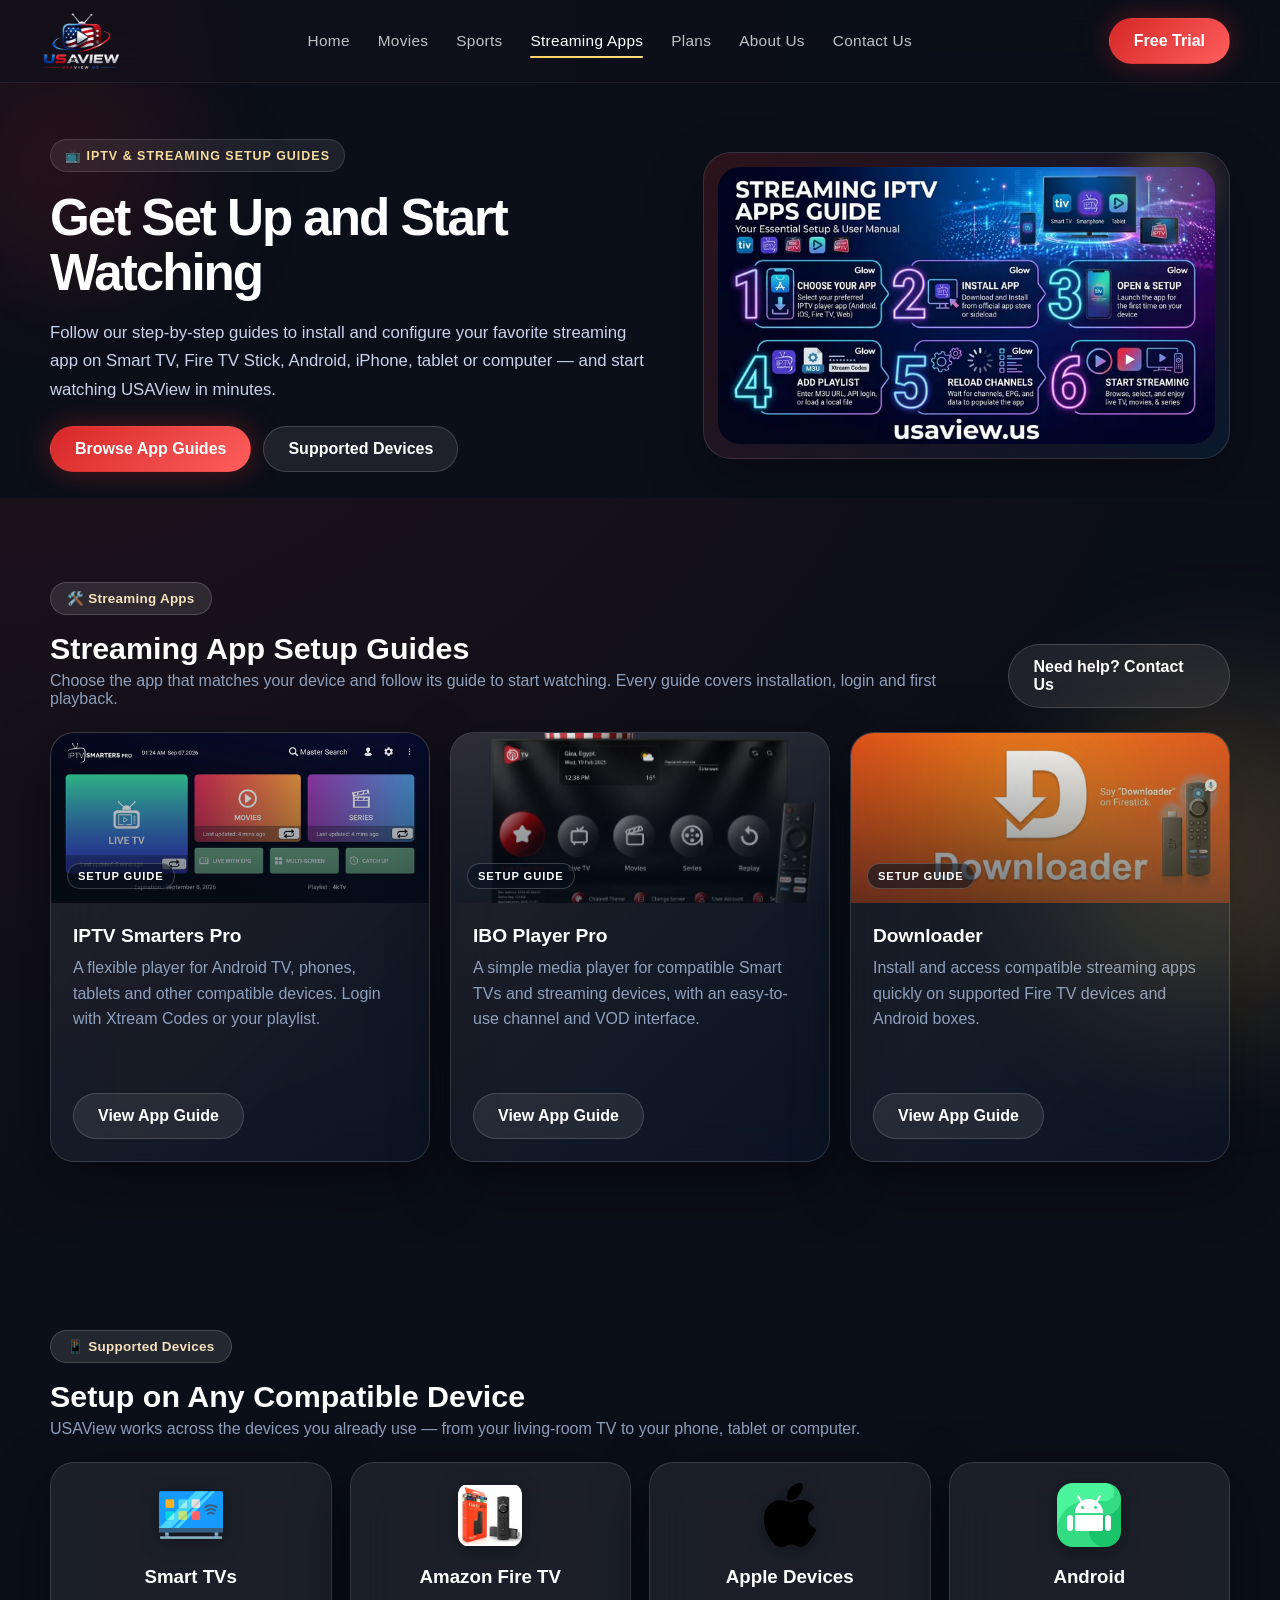
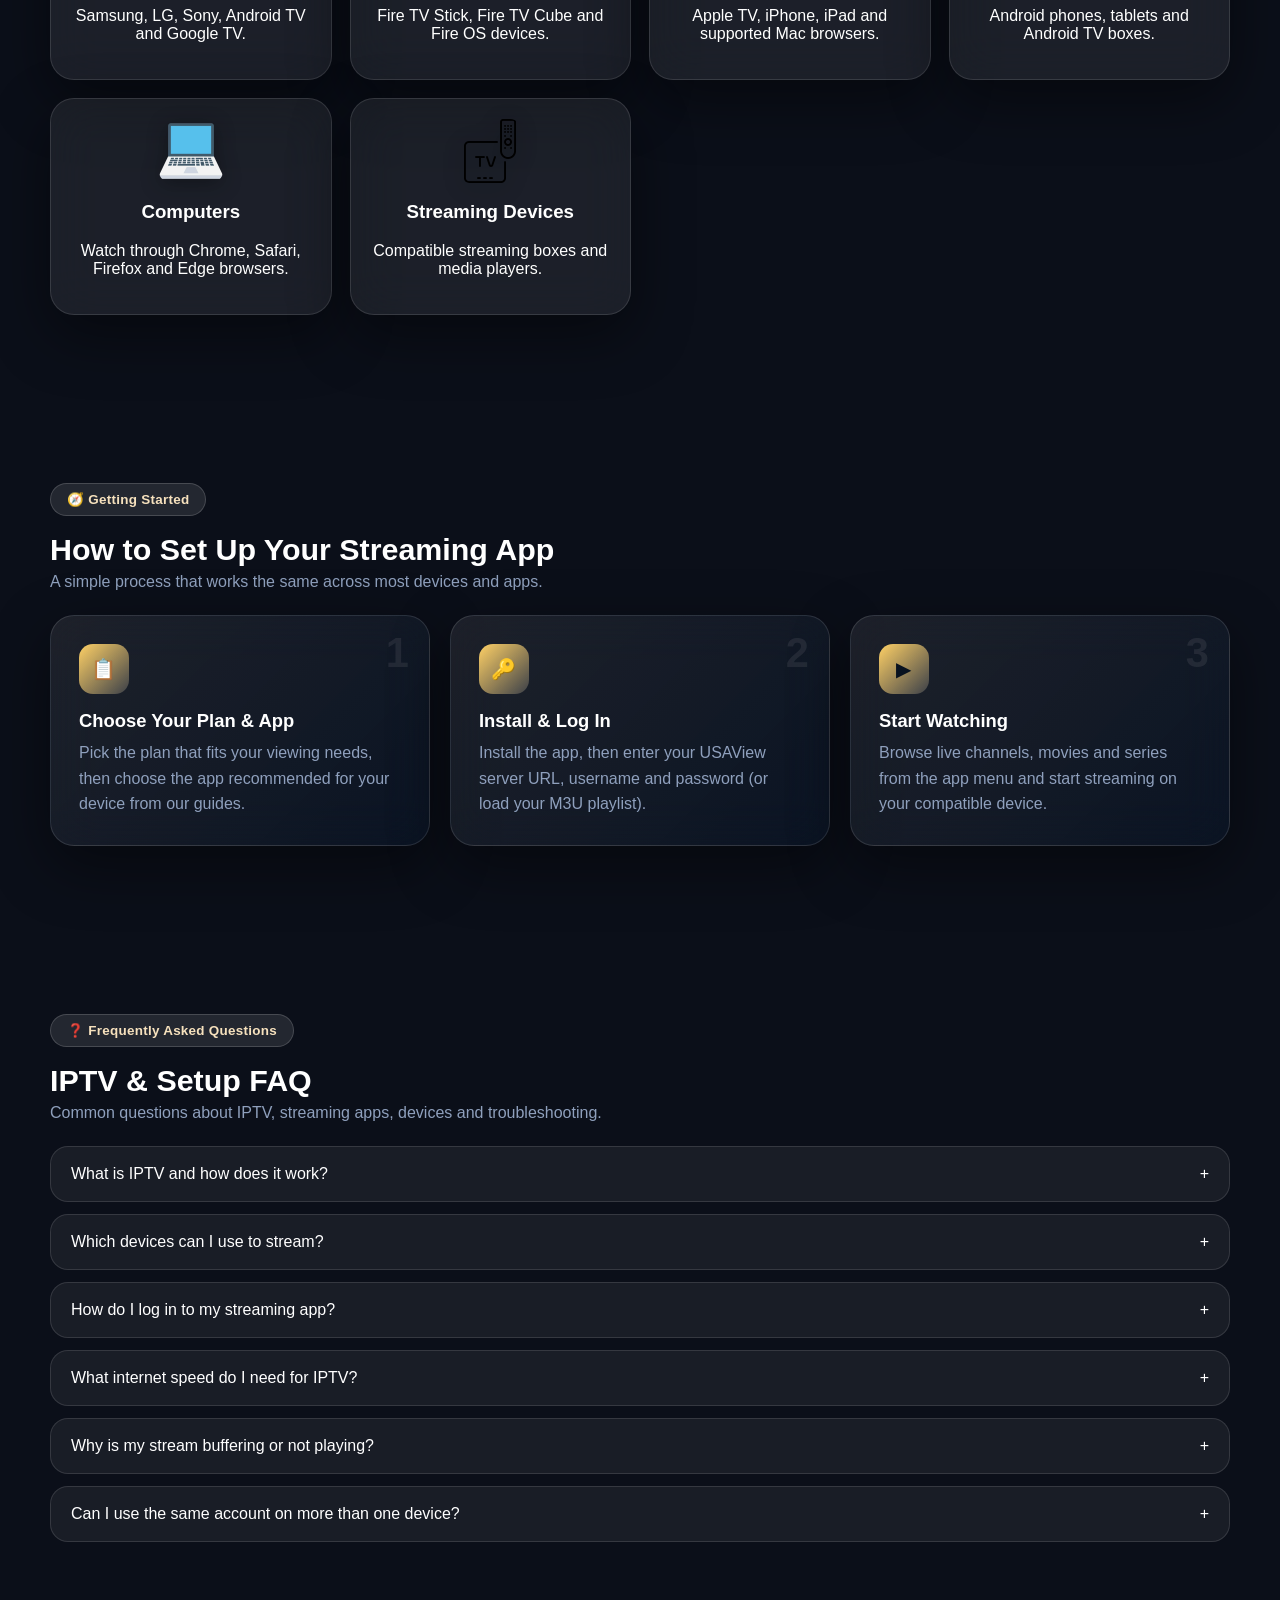
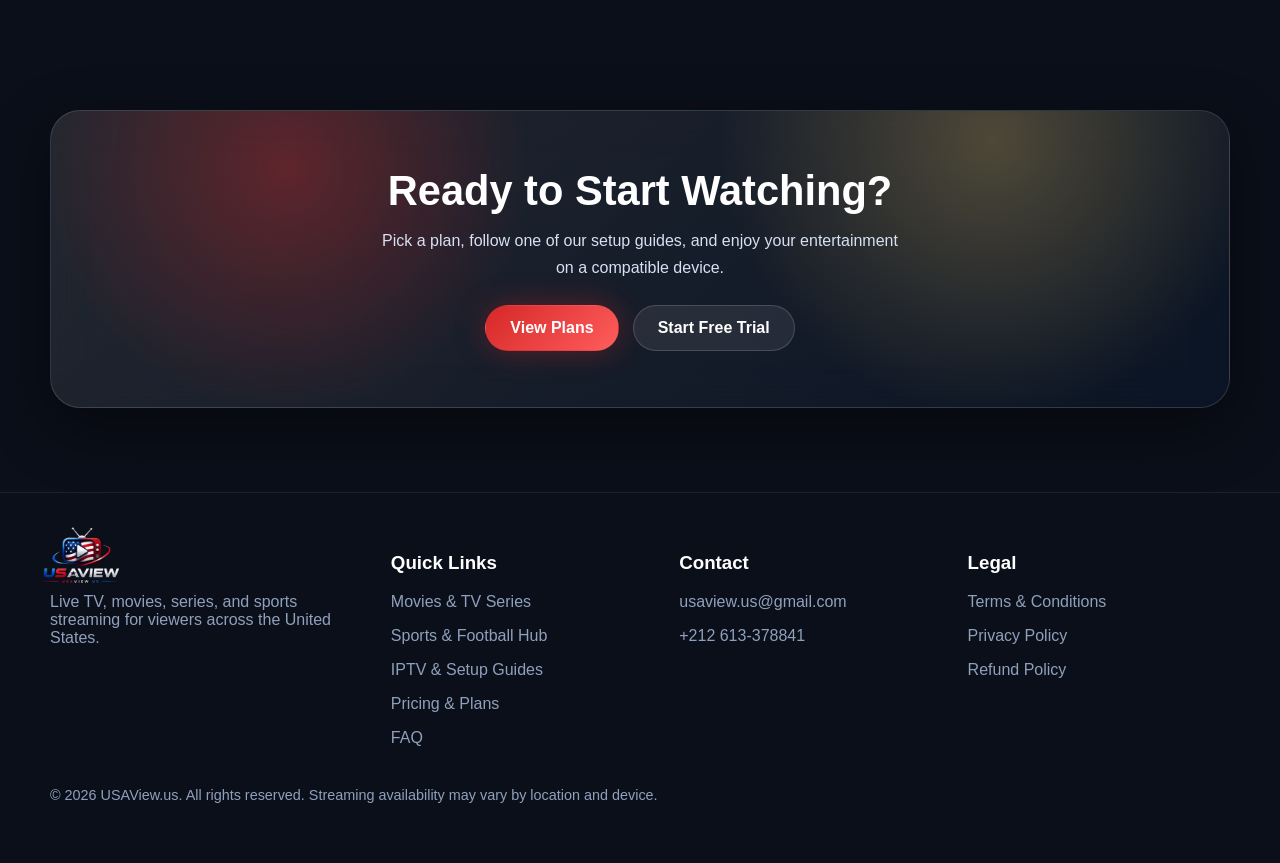
==== commit ce4e9954: "LKJHGF" ====
--- a/streaming-apps/index.html
+++ b/streaming-apps/index.html
@@ -86,7 +86,7 @@
               "@type": "ListItem",
               "position": 1,
               "name": "Home",
-              "item": "https://usaview.us/index.html"
+              "item": "https://usaview.us/"
             },
             {
               "@type": "ListItem",
@@ -151,7 +151,7 @@
         <div class="container">
             <nav aria-label="Main Navigation">
 
-                <a class="logo" href="../index.html" aria-label="USAView Home">
+                <a class="logo" href="/" aria-label="USAView Home">
                     <img src="../assets/imgs/logos/logo.webp" alt="USAView logo" width="160" height="44">
                 </a>
 
@@ -169,13 +169,13 @@
                 </button>
 
                 <div class="nav-links" id="navLinks">
-                    <a href="../index.html">Home</a>
-                    <a href="../movies.html">Movies</a>
-                    <a href="../sports.html">Sports</a>
-                    <a href="index.html" class="active" aria-current="page">Streaming Apps</a>
-                    <a href="../index.html#plans">Plans</a>
-                    <a href="../about.html">About Us</a>
-                    <a href="../contact.html">Contact Us</a>
+                    <a href="/">Home</a>
+                    <a href="/movies">Movies</a>
+                    <a href="/sports">Sports</a>
+                    <a href="/streaming-apps/" class="active" aria-current="page">Streaming Apps</a>
+                    <a href="/#plans">Plans</a>
+                    <a href="/about">About Us</a>
+                    <a href="/contact">Contact Us</a>
                 </div>
 
             </nav>
@@ -253,7 +253,7 @@
 
                     </div>
 
-                    <a class="btn btn-secondary" href="../contact.html">
+                    <a class="btn btn-secondary" href="/contact">
                         Need help? Contact Us
                     </a>
 
@@ -632,7 +632,7 @@
 
                     <div class="cta-actions">
 
-                        <a class="btn btn-primary" href="../index.html#plans">
+                        <a class="btn btn-primary" href="/#plans">
                             View Plans
                         </a>
 
@@ -680,31 +680,31 @@
                 </h3>
 
                 <p>
-                    <a href="../movies.html">
+                    <a href="/movies">
                         Movies & TV Series
                     </a>
                 </p>
 
                 <p>
-                    <a href="../sports.html">
+                    <a href="/sports">
                         Sports & Football Hub
                     </a>
                 </p>
 
                 <p>
-                    <a href="index.html">
+                    <a href="/streaming-apps/">
                         IPTV & Setup Guides
                     </a>
                 </p>
 
                 <p>
-                    <a href="../index.html#plans">
+                    <a href="/#plans">
                         Pricing & Plans
                     </a>
                 </p>
 
                 <p>
-                    <a href="../index.html#faq">
+                    <a href="/#faq">
                         FAQ
                     </a>
                 </p>
@@ -740,19 +740,19 @@
                 </h3>
 
                 <p>
-                    <a href="../terms.html">
+                    <a href="/terms">
                         Terms & Conditions
                     </a>
                 </p>
 
                 <p>
-                    <a href="../privacy.html">
+                    <a href="/privacy">
                         Privacy Policy
                     </a>
                 </p>
 
                 <p>
-                    <a href="../refund-policy.html">
+                    <a href="/refund-policy">
                         Refund Policy
                     </a>
                 </p>
